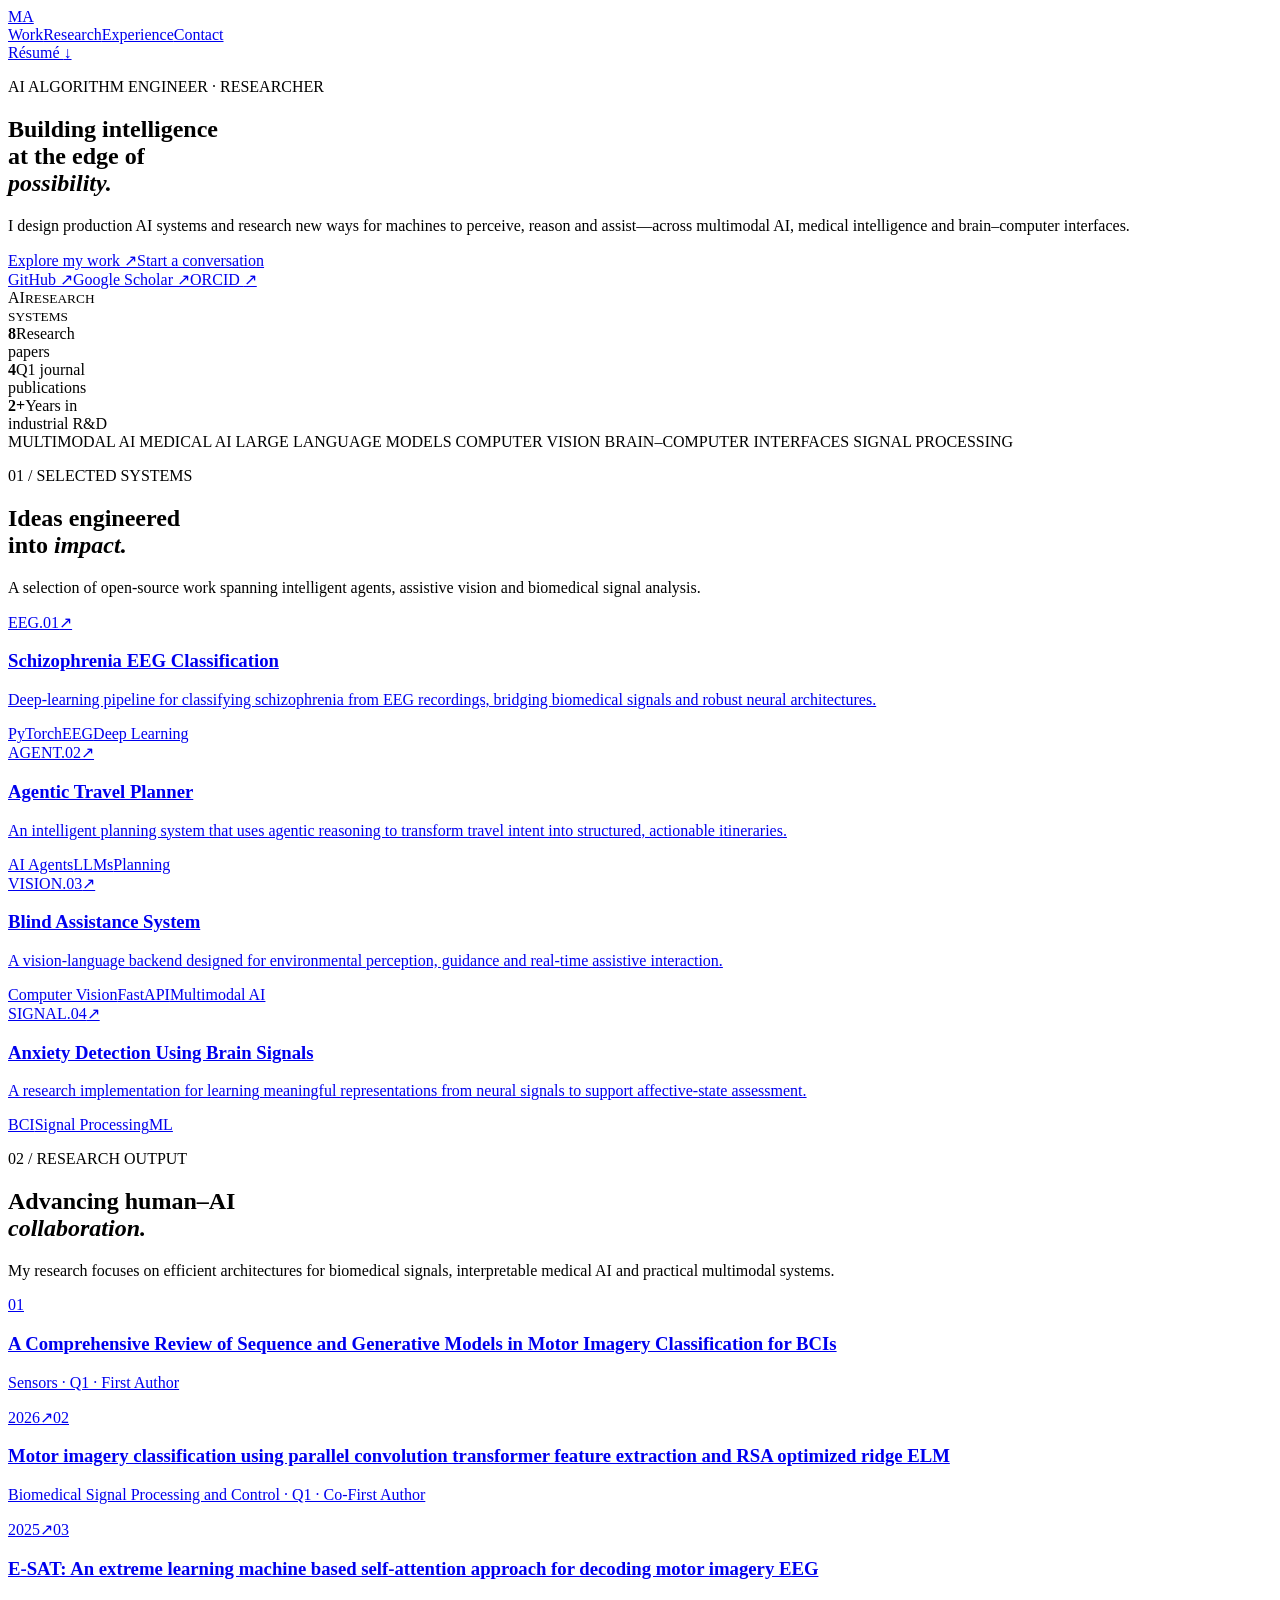
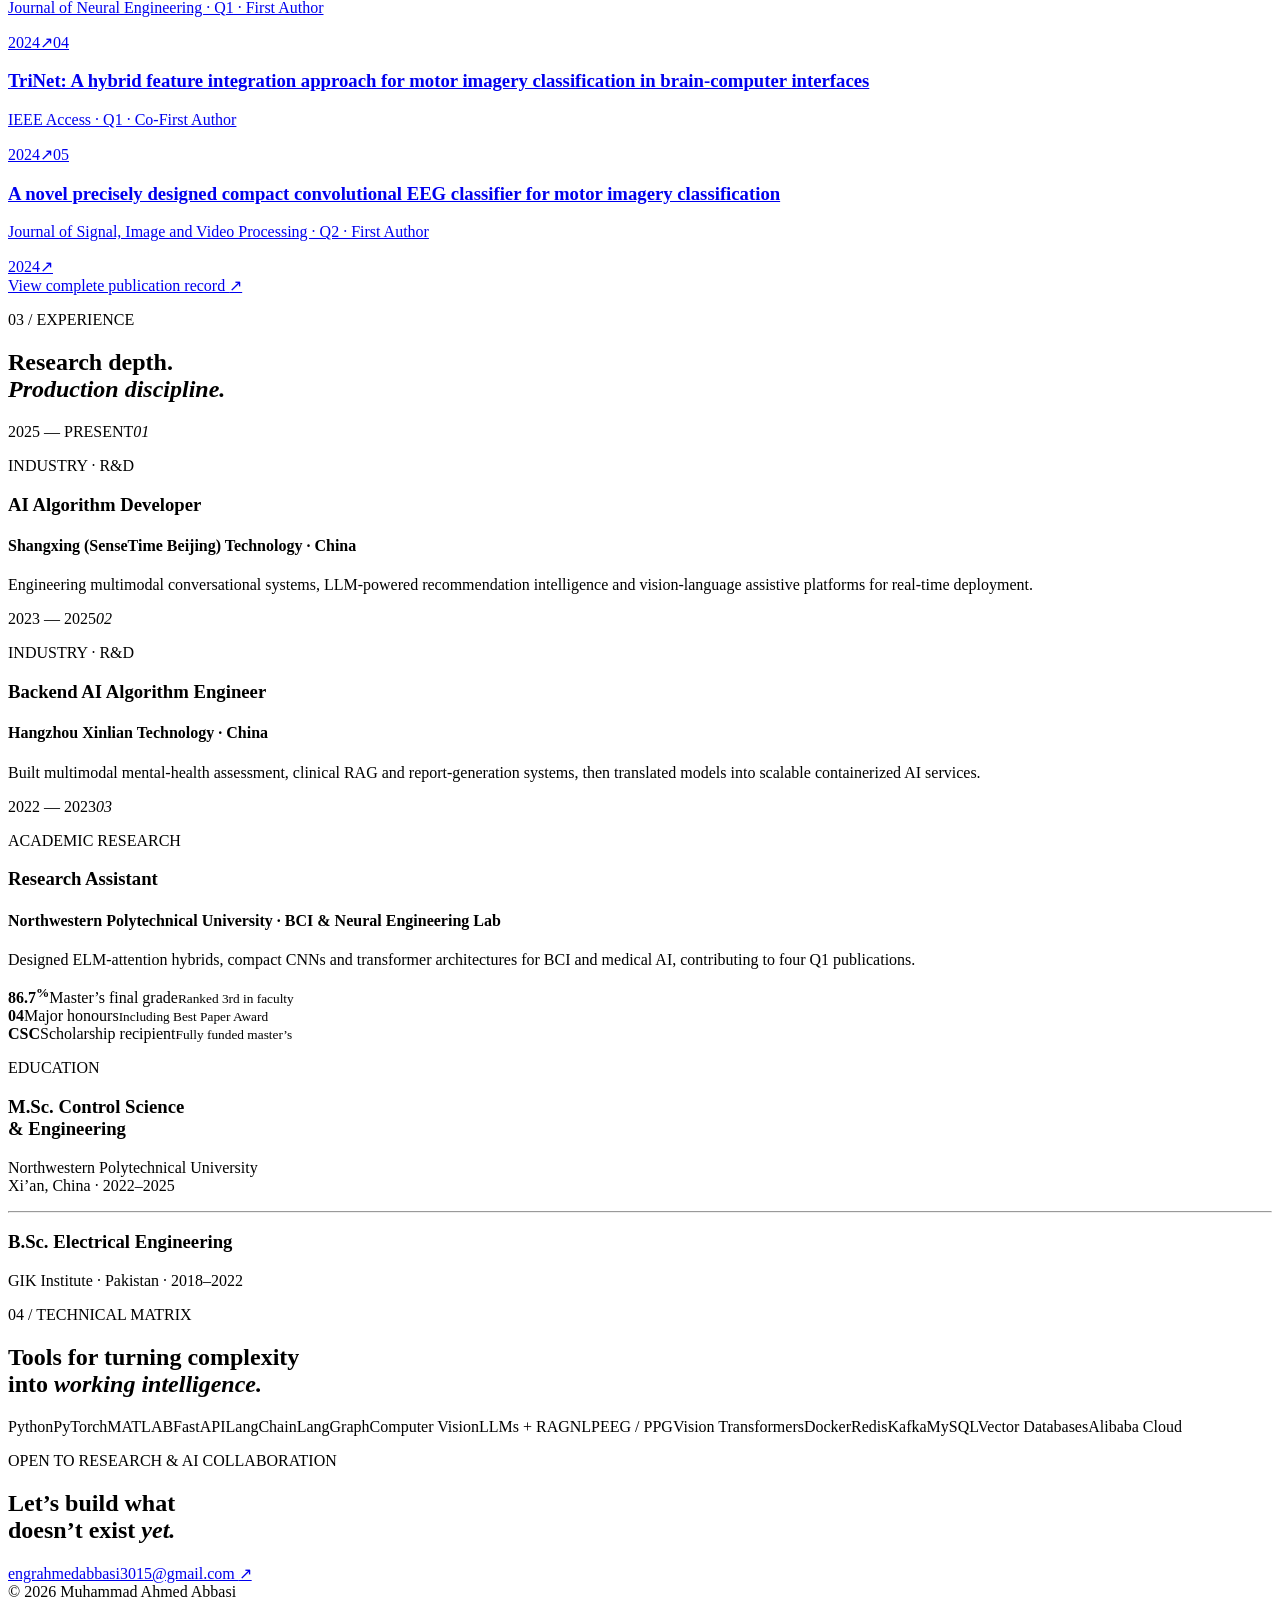
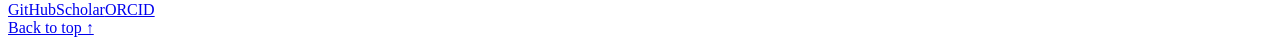
==== index.html @ 7faf04dd "Launch futuristic AI research portfolio" ====
<!doctype html><html lang="en"><head><meta charset="utf-8"><meta name="viewport" content="width=device-width,initial-scale=1"><title>Muhammad Ahmed Abbasi | AI Researcher & Algorithm Engineer</title><meta name="description" content="AI Algorithm Engineer and researcher working across multimodal AI, LLMs, medical intelligence, computer vision and brain-computer interfaces."><link rel="stylesheet" href="styles.css"></head><body><main><div class="ambient" aria-hidden="true"><span></span><span></span><span></span></div><nav class="nav shell" aria-label="Primary navigation"><a class="mark" href="#top" aria-label="Home"><span>MA</span><i></i></a><div class="navlinks"><a href="#work">Work</a><a href="#research">Research</a><a href="#experience">Experience</a><a href="#contact">Contact</a></div><a class="nav-cta" href="resume.html">Résumé <span>↓</span></a></nav><section class="hero shell" id="top"><div class="hero-copy"><p class="eyebrow"><span class="pulse"></span> AI ALGORITHM ENGINEER · RESEARCHER</p><h1>Building intelligence<br/>at the edge of<br/><em>possibility.</em></h1><p class="lead">I design production AI systems and research new ways for machines to perceive, reason and assist—across multimodal AI, medical intelligence and brain–computer interfaces.</p><div class="hero-actions"><a class="button primary" href="#work">Explore my work <span aria-hidden="true">↗</span></a><a class="button ghost" href="mailto:engrahmedabbasi3015@gmail.com">Start a conversation</a></div><div class="social-row"><a href="https://github.com/MuhammadAhmedAbbasi" target="_blank" rel="noreferrer">GitHub <span aria-hidden="true">↗</span></a><a href="https://scholar.google.com/citations?user=ZfTD7FAAAAAJ&amp;hl=en" target="_blank" rel="noreferrer">Google Scholar <span aria-hidden="true">↗</span></a><a href="https://orcid.org/0009-0001-1321-2868" target="_blank" rel="noreferrer">ORCID <span aria-hidden="true">↗</span></a></div></div><div class="neural-orbit" aria-label="Abstract neural network visualization"><div class="orbit o1"></div><div class="orbit o2"></div><div class="orbit o3"></div><div class="core"><span>AI</span><small>RESEARCH<br/>SYSTEMS</small></div><i class="node n1"></i><i class="node n2"></i><i class="node n3"></i><i class="node n4"></i><div class="metric m1"><b>8</b><span>Research<br/>papers</span></div><div class="metric m2"><b>4</b><span>Q1 journal<br/>publications</span></div><div class="metric m3"><b>2+</b><span>Years in<br/>industrial R&amp;D</span></div></div></section><section class="signal-strip" aria-label="Areas of expertise"><div class="ticker">MULTIMODAL AI <i></i> MEDICAL AI <i></i> LARGE LANGUAGE MODELS <i></i> COMPUTER VISION <i></i> BRAIN–COMPUTER INTERFACES <i></i> SIGNAL PROCESSING</div></section><section class="section shell" id="work"><div class="section-head"><div><p class="kicker">01 / SELECTED SYSTEMS</p><h2>Ideas engineered<br/>into <em>impact.</em></h2></div><p>A selection of open-source work spanning intelligent agents, assistive vision and biomedical signal analysis.</p></div><div class="project-grid"><a class="project-card" href="https://github.com/MuhammadAhmedAbbasi/Classification-Of-schizophrenia-EEG-dataset-Using-Deep-Learning" target="_blank" rel="noreferrer"><div class="card-top"><span>EEG.01</span><span aria-hidden="true">↗</span></div><div class="project-viz" aria-hidden="true"><i></i><i></i><i></i><i></i><span></span></div><h3>Schizophrenia EEG Classification</h3><p>Deep-learning pipeline for classifying schizophrenia from EEG recordings, bridging biomedical signals and robust neural architectures.</p><div class="tags"><span>PyTorch</span><span>EEG</span><span>Deep Learning</span></div></a><a class="project-card" href="https://github.com/MuhammadAhmedAbbasi/AgenticTravelPlanner" target="_blank" rel="noreferrer"><div class="card-top"><span>AGENT.02</span><span aria-hidden="true">↗</span></div><div class="project-viz" aria-hidden="true"><i></i><i></i><i></i><i></i><span></span></div><h3>Agentic Travel Planner</h3><p>An intelligent planning system that uses agentic reasoning to transform travel intent into structured, actionable itineraries.</p><div class="tags"><span>AI Agents</span><span>LLMs</span><span>Planning</span></div></a><a class="project-card" href="https://github.com/MuhammadAhmedAbbasi/Backend_Blind_Assistance" target="_blank" rel="noreferrer"><div class="card-top"><span>VISION.03</span><span aria-hidden="true">↗</span></div><div class="project-viz" aria-hidden="true"><i></i><i></i><i></i><i></i><span></span></div><h3>Blind Assistance System</h3><p>A vision-language backend designed for environmental perception, guidance and real-time assistive interaction.</p><div class="tags"><span>Computer Vision</span><span>FastAPI</span><span>Multimodal AI</span></div></a><a class="project-card" href="https://github.com/MuhammadAhmedAbbasi/Anxiety_Detection_Using_Brain_Signals" target="_blank" rel="noreferrer"><div class="card-top"><span>SIGNAL.04</span><span aria-hidden="true">↗</span></div><div class="project-viz" aria-hidden="true"><i></i><i></i><i></i><i></i><span></span></div><h3>Anxiety Detection Using Brain Signals</h3><p>A research implementation for learning meaningful representations from neural signals to support affective-state assessment.</p><div class="tags"><span>BCI</span><span>Signal Processing</span><span>ML</span></div></a></div></section><section class="section research-wrap" id="research"><div class="shell"><div class="section-head"><div><p class="kicker">02 / RESEARCH OUTPUT</p><h2>Advancing human–AI<br/><em>collaboration.</em></h2></div><p>My research focuses on efficient architectures for biomedical signals, interpretable medical AI and practical multimodal systems.</p></div><div class="publication-list"><a href="https://doi.org/10.3390/s26165097" target="_blank" rel="noreferrer" class="publication"><span class="pub-no">01</span><div><h3>A Comprehensive Review of Sequence and Generative Models in Motor Imagery Classification for BCIs</h3><p>Sensors · Q1 · First Author</p></div><time>2026</time><span aria-hidden="true">↗</span></a><a href="https://scholar.google.com/citations?user=ZfTD7FAAAAAJ&amp;hl=en" target="_blank" rel="noreferrer" class="publication"><span class="pub-no">02</span><div><h3>Motor imagery classification using parallel convolution transformer feature extraction and RSA optimized ridge ELM</h3><p>Biomedical Signal Processing and Control · Q1 · Co-First Author</p></div><time>2025</time><span aria-hidden="true">↗</span></a><a href="https://scholar.google.com/citations?user=ZfTD7FAAAAAJ&amp;hl=en" target="_blank" rel="noreferrer" class="publication"><span class="pub-no">03</span><div><h3>E-SAT: An extreme learning machine based self-attention approach for decoding motor imagery EEG</h3><p>Journal of Neural Engineering · Q1 · First Author</p></div><time>2024</time><span aria-hidden="true">↗</span></a><a href="https://scholar.google.com/citations?user=ZfTD7FAAAAAJ&amp;hl=en" target="_blank" rel="noreferrer" class="publication"><span class="pub-no">04</span><div><h3>TriNet: A hybrid feature integration approach for motor imagery classification in brain-computer interfaces</h3><p>IEEE Access · Q1 · Co-First Author</p></div><time>2024</time><span aria-hidden="true">↗</span></a><a href="https://scholar.google.com/citations?user=ZfTD7FAAAAAJ&amp;hl=en" target="_blank" rel="noreferrer" class="publication"><span class="pub-no">05</span><div><h3>A novel precisely designed compact convolutional EEG classifier for motor imagery classification</h3><p>Journal of Signal, Image and Video Processing · Q2 · First Author</p></div><time>2024</time><span aria-hidden="true">↗</span></a></div><a class="text-link" href="https://scholar.google.com/citations?user=ZfTD7FAAAAAJ&amp;hl=en" target="_blank" rel="noreferrer">View complete publication record <span aria-hidden="true">↗</span></a></div></section><section class="section shell" id="experience"><div class="section-head"><div><p class="kicker">03 / EXPERIENCE</p><h2>Research depth.<br/><em>Production discipline.</em></h2></div></div><div class="timeline"><article><div class="time-meta"><span>2025 — PRESENT</span><i>01</i></div><div><p class="role-type">INDUSTRY · R&amp;D</p><h3>AI Algorithm Developer</h3><h4>Shangxing (SenseTime Beijing) Technology · China</h4><p>Engineering multimodal conversational systems, LLM-powered recommendation intelligence and vision-language assistive platforms for real-time deployment.</p></div></article><article><div class="time-meta"><span>2023 — 2025</span><i>02</i></div><div><p class="role-type">INDUSTRY · R&amp;D</p><h3>Backend AI Algorithm Engineer</h3><h4>Hangzhou Xinlian Technology · China</h4><p>Built multimodal mental-health assessment, clinical RAG and report-generation systems, then translated models into scalable containerized AI services.</p></div></article><article><div class="time-meta"><span>2022 — 2023</span><i>03</i></div><div><p class="role-type">ACADEMIC RESEARCH</p><h3>Research Assistant</h3><h4>Northwestern Polytechnical University · BCI &amp; Neural Engineering Lab</h4><p>Designed ELM-attention hybrids, compact CNNs and transformer architectures for BCI and medical AI, contributing to four Q1 publications.</p></div></article></div></section><section class="section stats-section"><div class="shell stats-grid"><div class="stat"><strong>86.7<sup>%</sup></strong><span>Master’s final grade</span><small>Ranked 3rd in faculty</small></div><div class="stat"><strong>04</strong><span>Major honours</span><small>Including Best Paper Award</small></div><div class="stat"><strong>CSC</strong><span>Scholarship recipient</span><small>Fully funded master’s</small></div><div class="education"><p class="kicker">EDUCATION</p><h3>M.Sc. Control Science<br/>&amp; Engineering</h3><p>Northwestern Polytechnical University<br/>Xi’an, China · 2022–2025</p><hr/><h3>B.Sc. Electrical Engineering</h3><p>GIK Institute · Pakistan · 2018–2022</p></div></div></section><section class="section shell skills-section"><p class="kicker">04 / TECHNICAL MATRIX</p><h2>Tools for turning complexity<br/>into <em>working intelligence.</em></h2><div class="skill-cloud"><span class="featured">Python</span><span class="featured">PyTorch</span><span class="featured">MATLAB</span><span class="featured">FastAPI</span><span class="featured">LangChain</span><span class="featured">LangGraph</span><span class="">Computer Vision</span><span class="">LLMs + RAG</span><span class="">NLP</span><span class="">EEG / PPG</span><span class="">Vision Transformers</span><span class="">Docker</span><span class="">Redis</span><span class="">Kafka</span><span class="">MySQL</span><span class="">Vector Databases</span><span class="">Alibaba Cloud</span></div></section><footer id="contact"><div class="shell footer-inner"><p class="eyebrow"><span class="pulse"></span> OPEN TO RESEARCH &amp; AI COLLABORATION</p><h2>Let’s build what<br/>doesn’t exist <em>yet.</em></h2><a class="email" href="mailto:engrahmedabbasi3015@gmail.com">engrahmedabbasi3015@gmail.com <span aria-hidden="true">↗</span></a><div class="footer-bottom"><span>© 2026 Muhammad Ahmed Abbasi</span><div><a href="https://github.com/MuhammadAhmedAbbasi">GitHub</a><a href="https://scholar.google.com/citations?user=ZfTD7FAAAAAJ&amp;hl=en">Scholar</a><a href="https://orcid.org/0009-0001-1321-2868">ORCID</a></div><a href="#top">Back to top ↑</a></div></div></footer></main></body></html>
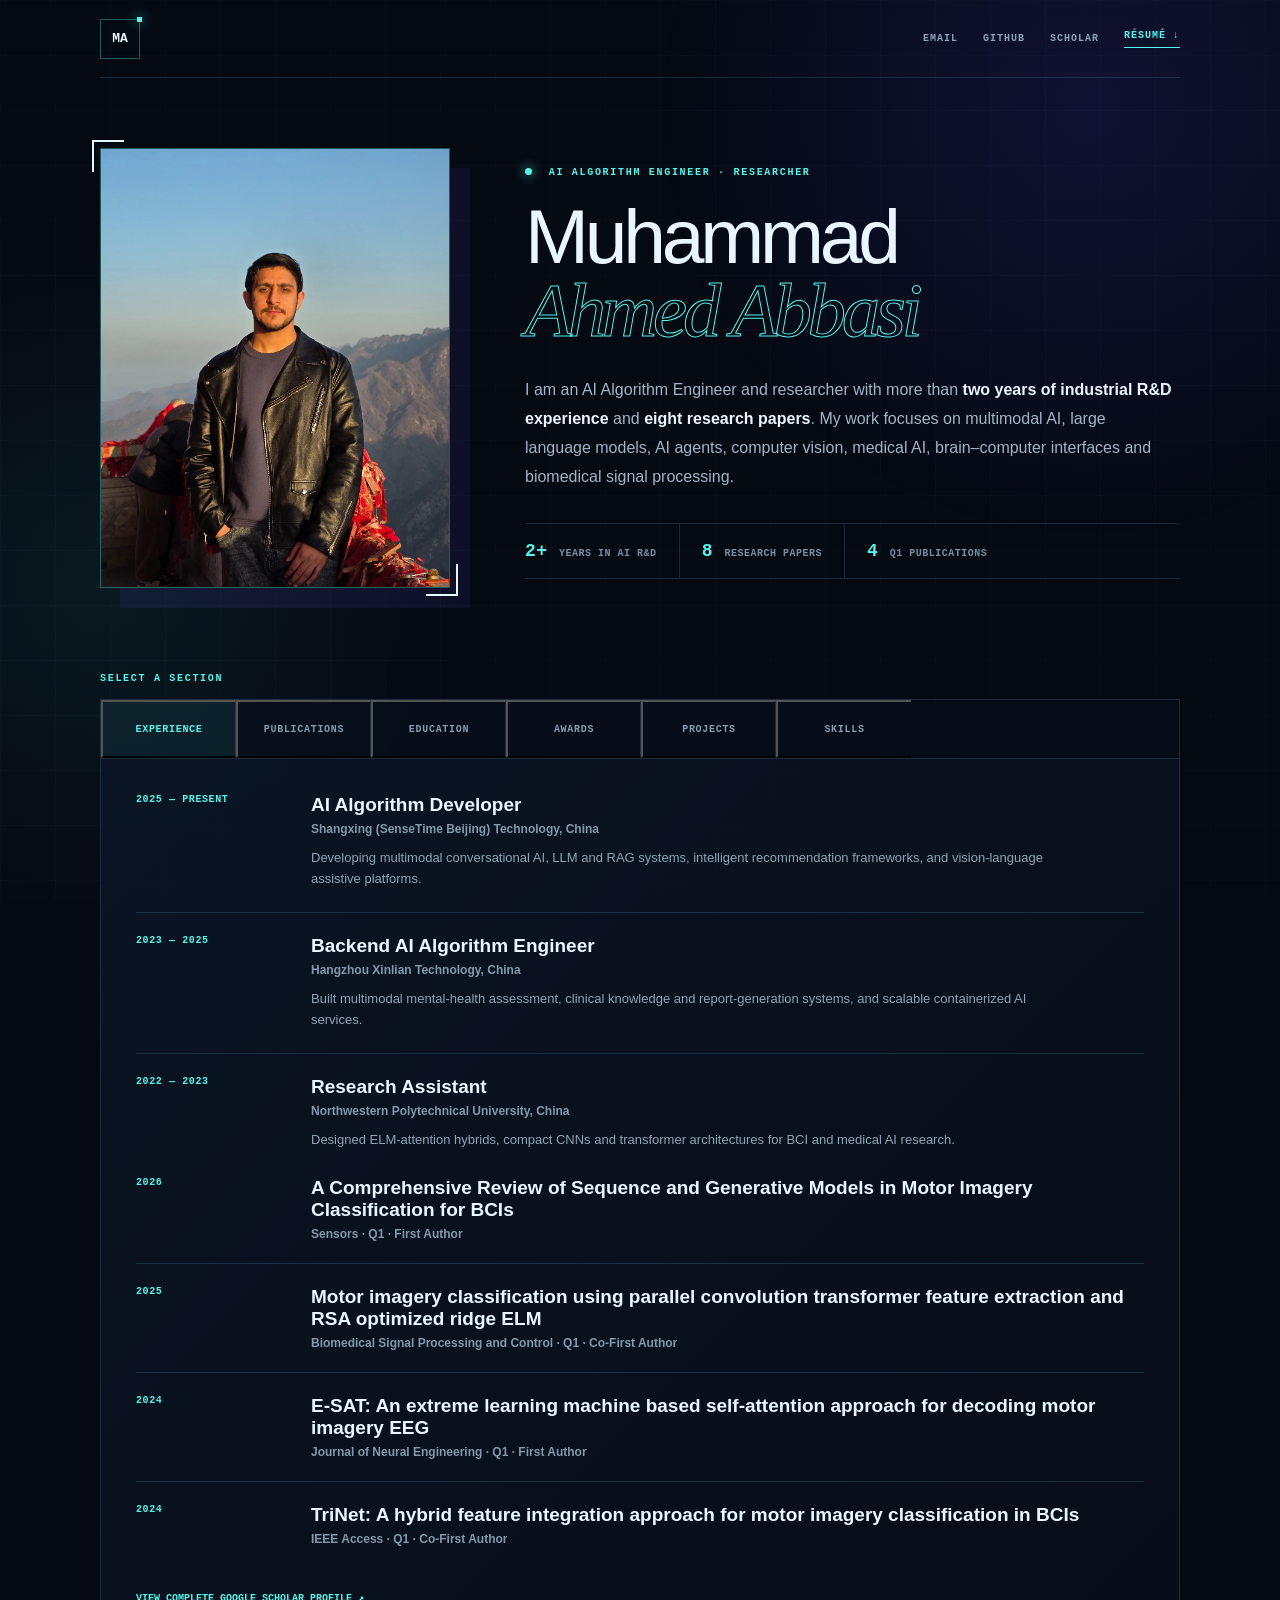
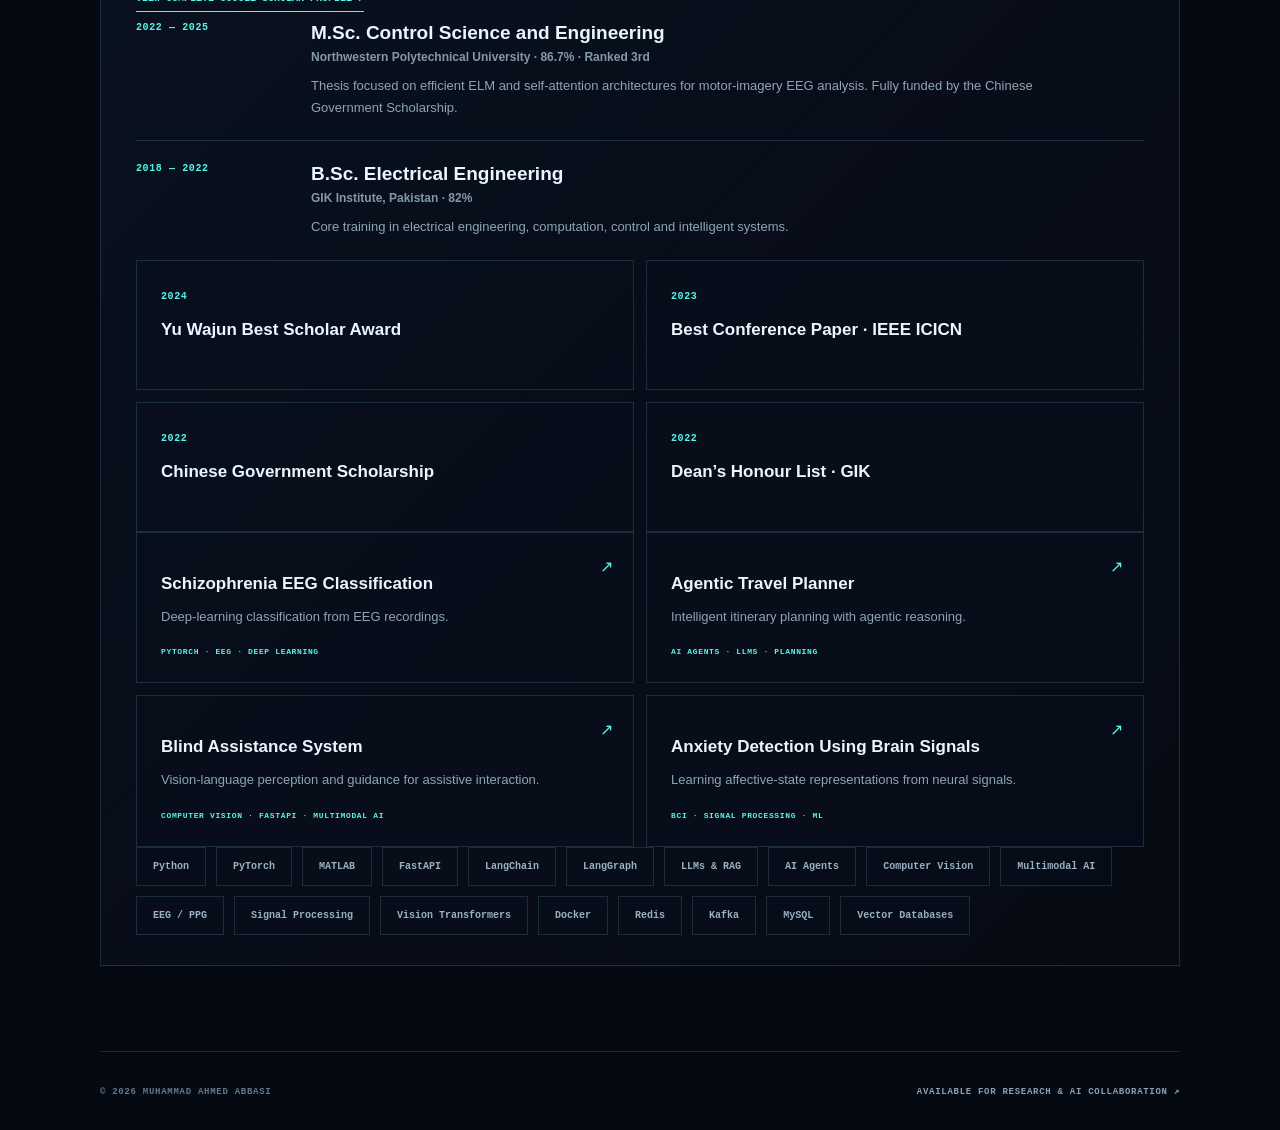
==== commit 4c1d6a55: "Simplify portfolio with portrait and selectable sections" ====
--- a/index.html
+++ b/index.html
@@ -1 +1,20 @@
-<!doctype html><html lang="en"><head><meta charset="utf-8"><meta name="viewport" content="width=device-width,initial-scale=1"><title>Muhammad Ahmed Abbasi | AI Researcher & Algorithm Engineer</title><meta name="description" content="AI Algorithm Engineer and researcher working across multimodal AI, LLMs, medical intelligence, computer vision and brain-computer interfaces."><link rel="stylesheet" href="styles.css"></head><body><main><div class="ambient" aria-hidden="true"><span></span><span></span><span></span></div><nav class="nav shell" aria-label="Primary navigation"><a class="mark" href="#top" aria-label="Home"><span>MA</span><i></i></a><div class="navlinks"><a href="#work">Work</a><a href="#research">Research</a><a href="#experience">Experience</a><a href="#contact">Contact</a></div><a class="nav-cta" href="resume.html">Résumé <span>↓</span></a></nav><section class="hero shell" id="top"><div class="hero-copy"><p class="eyebrow"><span class="pulse"></span> AI ALGORITHM ENGINEER · RESEARCHER</p><h1>Building intelligence<br/>at the edge of<br/><em>possibility.</em></h1><p class="lead">I design production AI systems and research new ways for machines to perceive, reason and assist—across multimodal AI, medical intelligence and brain–computer interfaces.</p><div class="hero-actions"><a class="button primary" href="#work">Explore my work <span aria-hidden="true">↗</span></a><a class="button ghost" href="mailto:engrahmedabbasi3015@gmail.com">Start a conversation</a></div><div class="social-row"><a href="https://github.com/MuhammadAhmedAbbasi" target="_blank" rel="noreferrer">GitHub <span aria-hidden="true">↗</span></a><a href="https://scholar.google.com/citations?user=ZfTD7FAAAAAJ&amp;hl=en" target="_blank" rel="noreferrer">Google Scholar <span aria-hidden="true">↗</span></a><a href="https://orcid.org/0009-0001-1321-2868" target="_blank" rel="noreferrer">ORCID <span aria-hidden="true">↗</span></a></div></div><div class="neural-orbit" aria-label="Abstract neural network visualization"><div class="orbit o1"></div><div class="orbit o2"></div><div class="orbit o3"></div><div class="core"><span>AI</span><small>RESEARCH<br/>SYSTEMS</small></div><i class="node n1"></i><i class="node n2"></i><i class="node n3"></i><i class="node n4"></i><div class="metric m1"><b>8</b><span>Research<br/>papers</span></div><div class="metric m2"><b>4</b><span>Q1 journal<br/>publications</span></div><div class="metric m3"><b>2+</b><span>Years in<br/>industrial R&amp;D</span></div></div></section><section class="signal-strip" aria-label="Areas of expertise"><div class="ticker">MULTIMODAL AI <i></i> MEDICAL AI <i></i> LARGE LANGUAGE MODELS <i></i> COMPUTER VISION <i></i> BRAIN–COMPUTER INTERFACES <i></i> SIGNAL PROCESSING</div></section><section class="section shell" id="work"><div class="section-head"><div><p class="kicker">01 / SELECTED SYSTEMS</p><h2>Ideas engineered<br/>into <em>impact.</em></h2></div><p>A selection of open-source work spanning intelligent agents, assistive vision and biomedical signal analysis.</p></div><div class="project-grid"><a class="project-card" href="https://github.com/MuhammadAhmedAbbasi/Classification-Of-schizophrenia-EEG-dataset-Using-Deep-Learning" target="_blank" rel="noreferrer"><div class="card-top"><span>EEG.01</span><span aria-hidden="true">↗</span></div><div class="project-viz" aria-hidden="true"><i></i><i></i><i></i><i></i><span></span></div><h3>Schizophrenia EEG Classification</h3><p>Deep-learning pipeline for classifying schizophrenia from EEG recordings, bridging biomedical signals and robust neural architectures.</p><div class="tags"><span>PyTorch</span><span>EEG</span><span>Deep Learning</span></div></a><a class="project-card" href="https://github.com/MuhammadAhmedAbbasi/AgenticTravelPlanner" target="_blank" rel="noreferrer"><div class="card-top"><span>AGENT.02</span><span aria-hidden="true">↗</span></div><div class="project-viz" aria-hidden="true"><i></i><i></i><i></i><i></i><span></span></div><h3>Agentic Travel Planner</h3><p>An intelligent planning system that uses agentic reasoning to transform travel intent into structured, actionable itineraries.</p><div class="tags"><span>AI Agents</span><span>LLMs</span><span>Planning</span></div></a><a class="project-card" href="https://github.com/MuhammadAhmedAbbasi/Backend_Blind_Assistance" target="_blank" rel="noreferrer"><div class="card-top"><span>VISION.03</span><span aria-hidden="true">↗</span></div><div class="project-viz" aria-hidden="true"><i></i><i></i><i></i><i></i><span></span></div><h3>Blind Assistance System</h3><p>A vision-language backend designed for environmental perception, guidance and real-time assistive interaction.</p><div class="tags"><span>Computer Vision</span><span>FastAPI</span><span>Multimodal AI</span></div></a><a class="project-card" href="https://github.com/MuhammadAhmedAbbasi/Anxiety_Detection_Using_Brain_Signals" target="_blank" rel="noreferrer"><div class="card-top"><span>SIGNAL.04</span><span aria-hidden="true">↗</span></div><div class="project-viz" aria-hidden="true"><i></i><i></i><i></i><i></i><span></span></div><h3>Anxiety Detection Using Brain Signals</h3><p>A research implementation for learning meaningful representations from neural signals to support affective-state assessment.</p><div class="tags"><span>BCI</span><span>Signal Processing</span><span>ML</span></div></a></div></section><section class="section research-wrap" id="research"><div class="shell"><div class="section-head"><div><p class="kicker">02 / RESEARCH OUTPUT</p><h2>Advancing human–AI<br/><em>collaboration.</em></h2></div><p>My research focuses on efficient architectures for biomedical signals, interpretable medical AI and practical multimodal systems.</p></div><div class="publication-list"><a href="https://doi.org/10.3390/s26165097" target="_blank" rel="noreferrer" class="publication"><span class="pub-no">01</span><div><h3>A Comprehensive Review of Sequence and Generative Models in Motor Imagery Classification for BCIs</h3><p>Sensors · Q1 · First Author</p></div><time>2026</time><span aria-hidden="true">↗</span></a><a href="https://scholar.google.com/citations?user=ZfTD7FAAAAAJ&amp;hl=en" target="_blank" rel="noreferrer" class="publication"><span class="pub-no">02</span><div><h3>Motor imagery classification using parallel convolution transformer feature extraction and RSA optimized ridge ELM</h3><p>Biomedical Signal Processing and Control · Q1 · Co-First Author</p></div><time>2025</time><span aria-hidden="true">↗</span></a><a href="https://scholar.google.com/citations?user=ZfTD7FAAAAAJ&amp;hl=en" target="_blank" rel="noreferrer" class="publication"><span class="pub-no">03</span><div><h3>E-SAT: An extreme learning machine based self-attention approach for decoding motor imagery EEG</h3><p>Journal of Neural Engineering · Q1 · First Author</p></div><time>2024</time><span aria-hidden="true">↗</span></a><a href="https://scholar.google.com/citations?user=ZfTD7FAAAAAJ&amp;hl=en" target="_blank" rel="noreferrer" class="publication"><span class="pub-no">04</span><div><h3>TriNet: A hybrid feature integration approach for motor imagery classification in brain-computer interfaces</h3><p>IEEE Access · Q1 · Co-First Author</p></div><time>2024</time><span aria-hidden="true">↗</span></a><a href="https://scholar.google.com/citations?user=ZfTD7FAAAAAJ&amp;hl=en" target="_blank" rel="noreferrer" class="publication"><span class="pub-no">05</span><div><h3>A novel precisely designed compact convolutional EEG classifier for motor imagery classification</h3><p>Journal of Signal, Image and Video Processing · Q2 · First Author</p></div><time>2024</time><span aria-hidden="true">↗</span></a></div><a class="text-link" href="https://scholar.google.com/citations?user=ZfTD7FAAAAAJ&amp;hl=en" target="_blank" rel="noreferrer">View complete publication record <span aria-hidden="true">↗</span></a></div></section><section class="section shell" id="experience"><div class="section-head"><div><p class="kicker">03 / EXPERIENCE</p><h2>Research depth.<br/><em>Production discipline.</em></h2></div></div><div class="timeline"><article><div class="time-meta"><span>2025 — PRESENT</span><i>01</i></div><div><p class="role-type">INDUSTRY · R&amp;D</p><h3>AI Algorithm Developer</h3><h4>Shangxing (SenseTime Beijing) Technology · China</h4><p>Engineering multimodal conversational systems, LLM-powered recommendation intelligence and vision-language assistive platforms for real-time deployment.</p></div></article><article><div class="time-meta"><span>2023 — 2025</span><i>02</i></div><div><p class="role-type">INDUSTRY · R&amp;D</p><h3>Backend AI Algorithm Engineer</h3><h4>Hangzhou Xinlian Technology · China</h4><p>Built multimodal mental-health assessment, clinical RAG and report-generation systems, then translated models into scalable containerized AI services.</p></div></article><article><div class="time-meta"><span>2022 — 2023</span><i>03</i></div><div><p class="role-type">ACADEMIC RESEARCH</p><h3>Research Assistant</h3><h4>Northwestern Polytechnical University · BCI &amp; Neural Engineering Lab</h4><p>Designed ELM-attention hybrids, compact CNNs and transformer architectures for BCI and medical AI, contributing to four Q1 publications.</p></div></article></div></section><section class="section stats-section"><div class="shell stats-grid"><div class="stat"><strong>86.7<sup>%</sup></strong><span>Master’s final grade</span><small>Ranked 3rd in faculty</small></div><div class="stat"><strong>04</strong><span>Major honours</span><small>Including Best Paper Award</small></div><div class="stat"><strong>CSC</strong><span>Scholarship recipient</span><small>Fully funded master’s</small></div><div class="education"><p class="kicker">EDUCATION</p><h3>M.Sc. Control Science<br/>&amp; Engineering</h3><p>Northwestern Polytechnical University<br/>Xi’an, China · 2022–2025</p><hr/><h3>B.Sc. Electrical Engineering</h3><p>GIK Institute · Pakistan · 2018–2022</p></div></div></section><section class="section shell skills-section"><p class="kicker">04 / TECHNICAL MATRIX</p><h2>Tools for turning complexity<br/>into <em>working intelligence.</em></h2><div class="skill-cloud"><span class="featured">Python</span><span class="featured">PyTorch</span><span class="featured">MATLAB</span><span class="featured">FastAPI</span><span class="featured">LangChain</span><span class="featured">LangGraph</span><span class="">Computer Vision</span><span class="">LLMs + RAG</span><span class="">NLP</span><span class="">EEG / PPG</span><span class="">Vision Transformers</span><span class="">Docker</span><span class="">Redis</span><span class="">Kafka</span><span class="">MySQL</span><span class="">Vector Databases</span><span class="">Alibaba Cloud</span></div></section><footer id="contact"><div class="shell footer-inner"><p class="eyebrow"><span class="pulse"></span> OPEN TO RESEARCH &amp; AI COLLABORATION</p><h2>Let’s build what<br/>doesn’t exist <em>yet.</em></h2><a class="email" href="mailto:engrahmedabbasi3015@gmail.com">engrahmedabbasi3015@gmail.com <span aria-hidden="true">↗</span></a><div class="footer-bottom"><span>© 2026 Muhammad Ahmed Abbasi</span><div><a href="https://github.com/MuhammadAhmedAbbasi">GitHub</a><a href="https://scholar.google.com/citations?user=ZfTD7FAAAAAJ&amp;hl=en">Scholar</a><a href="https://orcid.org/0009-0001-1321-2868">ORCID</a></div><a href="#top">Back to top ↑</a></div></div></footer></main></body></html>+<!doctype html><html lang="en"><head><meta charset="utf-8"><meta name="viewport" content="width=device-width,initial-scale=1"><title>Muhammad Ahmed Abbasi | AI Researcher & Algorithm Engineer</title><meta name="description" content="AI Algorithm Engineer and researcher working across multimodal AI, LLMs, medical intelligence, computer vision and brain-computer interfaces."><link rel="stylesheet" href="styles.css"></head><body><main>
+<div class="ambient" aria-hidden="true"></div>
+<header class="topbar shell"><a class="monogram" href="#" aria-label="Home">MA<span></span></a><div class="links"><a href="mailto:engrahmedabbasi3015@gmail.com">Email</a><a href="https://github.com/MuhammadAhmedAbbasi" target="_blank">GitHub</a><a href="https://scholar.google.com/citations?user=ZfTD7FAAAAAJ&hl=en" target="_blank">Scholar</a><a class="resume" href="resume.html">Résumé ↓</a></div></header>
+<section class="profile shell"><div class="portrait-wrap"><div class="portrait-frame"><img src="ahmed-profile.jpg" alt="Muhammad Ahmed Abbasi in front of a mountain landscape"></div><span class="corner c1"></span><span class="corner c2"></span></div><div class="intro"><p class="status"><i></i> AI ALGORITHM ENGINEER · RESEARCHER</p><h1>Muhammad<br><em>Ahmed Abbasi</em></h1><p class="bio">I am an AI Algorithm Engineer and researcher with more than <strong>two years of industrial R&amp;D experience</strong> and <strong>eight research papers</strong>. My work focuses on multimodal AI, large language models, AI agents, computer vision, medical AI, brain–computer interfaces and biomedical signal processing.</p><div class="quick-stats"><span><b>2+</b> years in AI R&amp;D</span><span><b>8</b> research papers</span><span><b>4</b> Q1 publications</span></div></div></section>
+<section class="explore shell"><p class="section-label">SELECT A SECTION</p><div class="profile-tabs"><div class="tab-list" role="tablist"><button class="tab-button active" data-tab="experience">Experience</button><button class="tab-button" data-tab="publications">Publications</button><button class="tab-button" data-tab="education">Education</button><button class="tab-button" data-tab="awards">Awards</button><button class="tab-button" data-tab="projects">Projects</button><button class="tab-button" data-tab="skills">Skills</button></div><div class="tab-panel">
+<div class="tab-content active" id="experience"><div class="detail-list">
+<article><time>2025 — PRESENT</time><div><h3>AI Algorithm Developer</h3><h4>Shangxing (SenseTime Beijing) Technology, China</h4><p>Developing multimodal conversational AI, LLM and RAG systems, intelligent recommendation frameworks, and vision-language assistive platforms.</p></div></article>
+<article><time>2023 — 2025</time><div><h3>Backend AI Algorithm Engineer</h3><h4>Hangzhou Xinlian Technology, China</h4><p>Built multimodal mental-health assessment, clinical knowledge and report-generation systems, and scalable containerized AI services.</p></div></article>
+<article><time>2022 — 2023</time><div><h3>Research Assistant</h3><h4>Northwestern Polytechnical University, China</h4><p>Designed ELM-attention hybrids, compact CNNs and transformer architectures for BCI and medical AI research.</p></div></article></div></div>
+<div class="tab-content" id="publications"><div class="detail-list">
+<article><time>2026</time><div><h3>A Comprehensive Review of Sequence and Generative Models in Motor Imagery Classification for BCIs</h3><h4>Sensors · Q1 · First Author</h4></div></article>
+<article><time>2025</time><div><h3>Motor imagery classification using parallel convolution transformer feature extraction and RSA optimized ridge ELM</h3><h4>Biomedical Signal Processing and Control · Q1 · Co-First Author</h4></div></article>
+<article><time>2024</time><div><h3>E-SAT: An extreme learning machine based self-attention approach for decoding motor imagery EEG</h3><h4>Journal of Neural Engineering · Q1 · First Author</h4></div></article>
+<article><time>2024</time><div><h3>TriNet: A hybrid feature integration approach for motor imagery classification in BCIs</h3><h4>IEEE Access · Q1 · Co-First Author</h4></div></article></div><a class="more-link" href="https://scholar.google.com/citations?user=ZfTD7FAAAAAJ&hl=en" target="_blank">View complete Google Scholar profile ↗</a></div>
+<div class="tab-content" id="education"><div class="detail-list"><article><time>2022 — 2025</time><div><h3>M.Sc. Control Science and Engineering</h3><h4>Northwestern Polytechnical University · 86.7% · Ranked 3rd</h4><p>Thesis focused on efficient ELM and self-attention architectures for motor-imagery EEG analysis. Fully funded by the Chinese Government Scholarship.</p></div></article><article><time>2018 — 2022</time><div><h3>B.Sc. Electrical Engineering</h3><h4>GIK Institute, Pakistan · 82%</h4><p>Core training in electrical engineering, computation, control and intelligent systems.</p></div></article></div></div>
+<div class="tab-content" id="awards"><div class="award-grid"><article><time>2024</time><h3>Yu Wajun Best Scholar Award</h3></article><article><time>2023</time><h3>Best Conference Paper · IEEE ICICN</h3></article><article><time>2022</time><h3>Chinese Government Scholarship</h3></article><article><time>2022</time><h3>Dean’s Honour List · GIK</h3></article></div></div>
+<div class="tab-content" id="projects"><div class="project-grid"><a href="https://github.com/MuhammadAhmedAbbasi/Classification-Of-schizophrenia-EEG-dataset-Using-Deep-Learning" target="_blank"><span>↗</span><h3>Schizophrenia EEG Classification</h3><p>Deep-learning classification from EEG recordings.</p><small>PYTORCH · EEG · DEEP LEARNING</small></a><a href="https://github.com/MuhammadAhmedAbbasi/AgenticTravelPlanner" target="_blank"><span>↗</span><h3>Agentic Travel Planner</h3><p>Intelligent itinerary planning with agentic reasoning.</p><small>AI AGENTS · LLMS · PLANNING</small></a><a href="https://github.com/MuhammadAhmedAbbasi/Backend_Blind_Assistance" target="_blank"><span>↗</span><h3>Blind Assistance System</h3><p>Vision-language perception and guidance for assistive interaction.</p><small>COMPUTER VISION · FASTAPI · MULTIMODAL AI</small></a><a href="https://github.com/MuhammadAhmedAbbasi/Anxiety_Detection_Using_Brain_Signals" target="_blank"><span>↗</span><h3>Anxiety Detection Using Brain Signals</h3><p>Learning affective-state representations from neural signals.</p><small>BCI · SIGNAL PROCESSING · ML</small></a></div></div>
+<div class="tab-content" id="skills"><div class="skill-grid"><span>Python</span><span>PyTorch</span><span>MATLAB</span><span>FastAPI</span><span>LangChain</span><span>LangGraph</span><span>LLMs & RAG</span><span>AI Agents</span><span>Computer Vision</span><span>Multimodal AI</span><span>EEG / PPG</span><span>Signal Processing</span><span>Vision Transformers</span><span>Docker</span><span>Redis</span><span>Kafka</span><span>MySQL</span><span>Vector Databases</span></div></div>
+</div></div></section><footer class="shell"><span>© 2026 Muhammad Ahmed Abbasi</span><a href="mailto:engrahmedabbasi3015@gmail.com">Available for research &amp; AI collaboration ↗</a></footer></main>
+<script>document.querySelectorAll('.tab-button').forEach(function(btn){btn.addEventListener('click',function(){document.querySelectorAll('.tab-button,.tab-content').forEach(function(el){el.classList.remove('active')});btn.classList.add('active');document.getElementById(btn.dataset.tab).classList.add('active');document.querySelector('.tab-panel').scrollIntoView({behavior:'smooth',block:'nearest'})})})</script></body></html>
--- a/styles.css
+++ b/styles.css
@@ -0,0 +1,11 @@
+:root{--ink:#eaf6ff;--muted:#8da2b5;--cyan:#55f6e9;--violet:#8c7bff;--navy:#050912;--panel:#0a1220;--line:rgba(123,205,255,.16)}
+*{box-sizing:border-box}html{scroll-behavior:smooth}body{margin:0;background:var(--navy);color:var(--ink);font-family:Arial,Helvetica,sans-serif}a{color:inherit;text-decoration:none}.shell{width:min(1080px,calc(100% - 40px));margin:auto}.ambient{position:fixed;inset:0;z-index:-1;background:radial-gradient(circle at 85% 12%,rgba(89,73,240,.15),transparent 32%),radial-gradient(circle at 8% 65%,rgba(85,246,233,.07),transparent 28%),linear-gradient(rgba(100,180,255,.022) 1px,transparent 1px),linear-gradient(90deg,rgba(100,180,255,.022) 1px,transparent 1px);background-size:auto,auto,55px 55px,55px 55px}
+.topbar{height:78px;display:flex;align-items:center;justify-content:space-between;border-bottom:1px solid var(--line)}.monogram{width:40px;height:40px;display:grid;place-items:center;border:1px solid rgba(85,246,233,.35);font:800 13px monospace;position:relative}.monogram span{position:absolute;width:5px;height:5px;background:var(--cyan);right:-3px;top:-3px;box-shadow:0 0 13px var(--cyan)}.links{display:flex;gap:25px;align-items:center;font:700 10px monospace;letter-spacing:.1em;text-transform:uppercase;color:#8da2b5}.links a:hover{color:var(--cyan)}.links .resume{color:var(--cyan);border-bottom:1px solid var(--cyan);padding-bottom:6px}
+.profile{display:grid;grid-template-columns:350px 1fr;gap:75px;align-items:center;padding:70px 0 75px}.portrait-wrap{position:relative}.portrait-frame{height:440px;overflow:hidden;border:1px solid rgba(85,246,233,.35);box-shadow:20px 20px 0 rgba(83,72,190,.13)}.portrait-frame img{width:100%;height:100%;object-fit:cover;object-position:center 42%;filter:saturate(.88) contrast(1.03)}.corner{position:absolute;width:32px;height:32px;border-color:var(--cyan)}.c1{top:-8px;left:-8px;border-top:2px solid;border-left:2px solid}.c2{right:-8px;bottom:-8px;border-right:2px solid;border-bottom:2px solid}.status,.section-label{font:700 10px monospace;letter-spacing:.17em;color:var(--cyan);text-transform:uppercase}.status i{display:inline-block;width:7px;height:7px;background:var(--cyan);border-radius:50%;margin-right:9px;box-shadow:0 0 12px var(--cyan)}h1{font-size:clamp(52px,6vw,78px);letter-spacing:-.055em;line-height:.96;margin:22px 0 28px;font-weight:500}h1 em{font-family:Georgia,serif;color:transparent;-webkit-text-stroke:1px var(--cyan);font-weight:400}.bio{max-width:650px;color:#a2b5c5;font-size:16px;line-height:1.8}.bio strong{color:var(--ink)}.quick-stats{display:flex;gap:0;margin-top:32px;border-top:1px solid var(--line);border-bottom:1px solid var(--line)}.quick-stats span{padding:17px 22px 17px 0;margin-right:22px;border-right:1px solid var(--line);font:600 10px monospace;color:#788fa2;text-transform:uppercase;letter-spacing:.05em}.quick-stats span:last-child{border:0}.quick-stats b{color:var(--cyan);font-size:18px;margin-right:5px}
+.explore{padding-bottom:85px}.section-label{margin-bottom:15px}.profile-tabs{gap:0!important}.tab-list{width:100%!important;height:auto!important;justify-content:flex-start!important;gap:0!important;border:1px solid var(--line);background:rgba(8,16,29,.7)!important;padding:0!important;border-radius:0!important;overflow-x:auto}.tab-list button{flex:1!important;min-width:135px;height:58px!important;border-radius:0!important;border-right:1px solid var(--line)!important;color:#879caf!important;background:transparent!important;font:700 10px monospace!important;letter-spacing:.07em;text-transform:uppercase}.tab-list button:last-child{border-right:0!important}.tab-list button.active{color:var(--cyan)!important;background:rgba(85,246,233,.07)!important}.tab-list button.active:after{background:var(--cyan)!important;bottom:0!important}.tab-panel{min-height:360px;border:1px solid var(--line);border-top:0;background:linear-gradient(135deg,rgba(12,22,38,.86),rgba(6,11,20,.76));padding:30px 35px}
+.detail-list article{display:grid;grid-template-columns:145px 1fr;gap:30px;padding:22px 0;border-bottom:1px solid var(--line)}.detail-list article:first-child{padding-top:5px}.detail-list article:last-child{border-bottom:0}.detail-list time,.award-grid time{font:700 10px monospace;color:var(--cyan);letter-spacing:.06em}.detail-list h3{margin:0 0 6px;font-size:19px}.detail-list h4{margin:0;color:#8399ab;font-size:12px;font-weight:600}.detail-list p{color:#8fa4b5;font-size:13px;line-height:1.65;margin:11px 0 0;max-width:750px}.more-link{display:inline-block;margin:24px 0 5px;color:var(--cyan);font:700 10px monospace;text-transform:uppercase;border-bottom:1px solid var(--cyan);padding-bottom:7px}.award-grid,.project-grid{display:grid;grid-template-columns:1fr 1fr;gap:12px}.award-grid article,.project-grid a{border:1px solid var(--line);padding:24px;background:rgba(8,16,29,.55);min-height:130px}.award-grid h3,.project-grid h3{margin:17px 0 0;font-size:17px}.project-grid a{position:relative;transition:.2s}.project-grid a:hover{border-color:rgba(85,246,233,.5);transform:translateY(-2px)}.project-grid>a>span{position:absolute;right:20px;color:var(--cyan)}.project-grid p{color:#8ea4b5;font-size:13px;line-height:1.6}.project-grid small{font:700 8px monospace;color:var(--cyan);text-transform:uppercase;letter-spacing:.08em}.skill-grid{display:flex;flex-wrap:wrap;gap:10px}.skill-grid span{padding:13px 16px;border:1px solid var(--line);font:700 10px monospace;color:#9bb0c0;background:rgba(8,16,29,.55)}
+footer{min-height:80px;border-top:1px solid var(--line);display:flex;justify-content:space-between;align-items:center;color:#61798c;font:700 9px monospace;text-transform:uppercase;letter-spacing:.08em}footer a{color:#8ba1b3}footer a:hover{color:var(--cyan)}
+@media(max-width:800px){.profile{grid-template-columns:280px 1fr;gap:40px}.portrait-frame{height:370px}.quick-stats{flex-wrap:wrap}.quick-stats span{padding-block:12px}h1{font-size:50px}}
+@media(max-width:650px){.shell{width:min(100% - 28px,1080px)}.links a:not(.resume){display:none}.profile{grid-template-columns:1fr;padding:38px 0 50px;gap:35px}.portrait-frame{height:430px}.intro{text-align:left}h1{font-size:48px}.quick-stats span{width:50%;margin:0;border-bottom:1px solid var(--line);padding:14px 10px 14px 0}.tab-list{justify-content:flex-start!important}.tab-list button{min-width:120px}.tab-panel{padding:23px 20px;min-height:420px}.detail-list article{grid-template-columns:1fr;gap:9px}.award-grid,.project-grid{grid-template-columns:1fr}footer{flex-direction:column;justify-content:center;gap:10px;text-align:center;padding:25px 0}}
+@media(prefers-reduced-motion:reduce){*{scroll-behavior:auto!important;transition:none!important}}
+\n.tab-content{display:none}.tab-content.active{display:block}
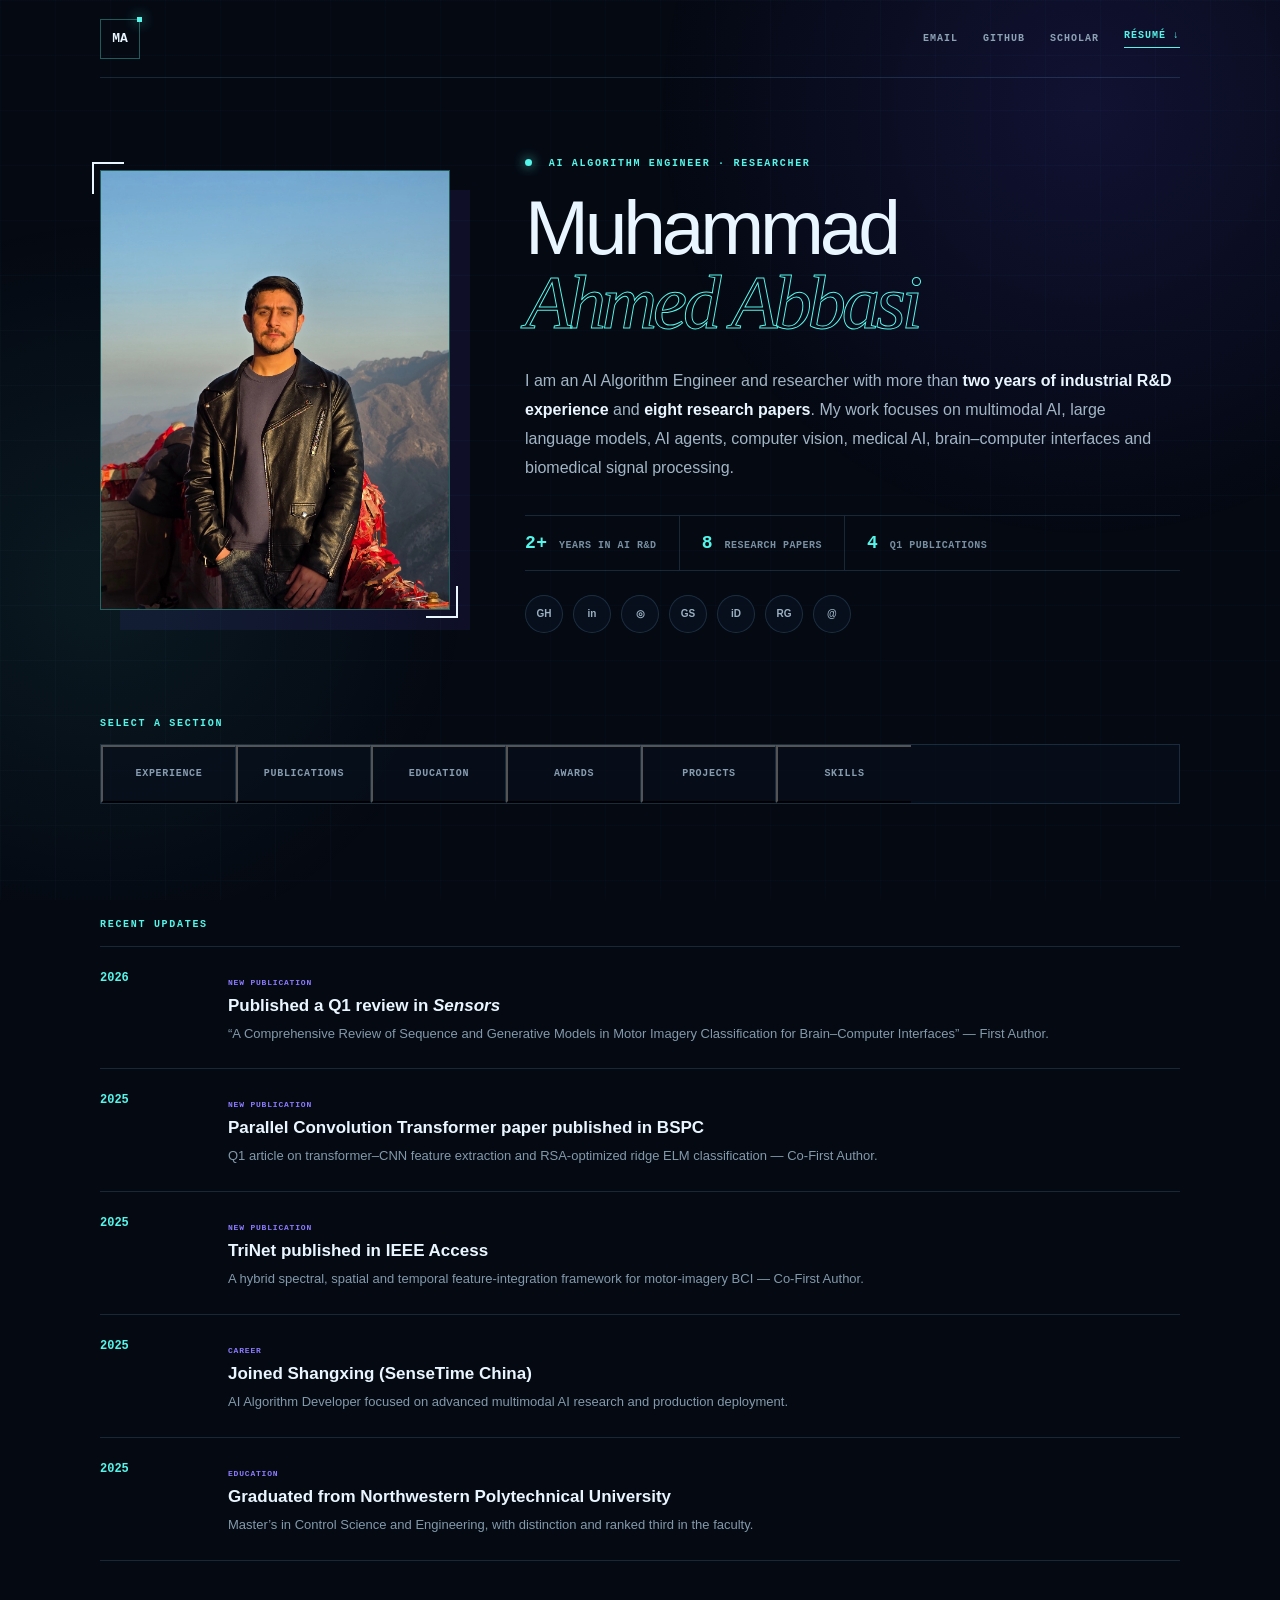
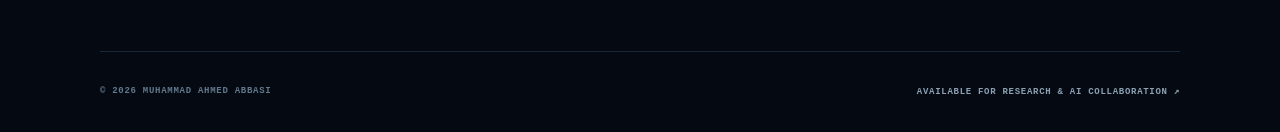
==== commit afffad43: "Expand research, projects, social links and recent updates" ====
--- a/index.html
+++ b/index.html
@@ -1,20 +1,14 @@
 <!doctype html><html lang="en"><head><meta charset="utf-8"><meta name="viewport" content="width=device-width,initial-scale=1"><title>Muhammad Ahmed Abbasi | AI Researcher & Algorithm Engineer</title><meta name="description" content="AI Algorithm Engineer and researcher working across multimodal AI, LLMs, medical intelligence, computer vision and brain-computer interfaces."><link rel="stylesheet" href="styles.css"></head><body><main>
 <div class="ambient" aria-hidden="true"></div>
 <header class="topbar shell"><a class="monogram" href="#" aria-label="Home">MA<span></span></a><div class="links"><a href="mailto:engrahmedabbasi3015@gmail.com">Email</a><a href="https://github.com/MuhammadAhmedAbbasi" target="_blank">GitHub</a><a href="https://scholar.google.com/citations?user=ZfTD7FAAAAAJ&hl=en" target="_blank">Scholar</a><a class="resume" href="resume.html">Résumé ↓</a></div></header>
-<section class="profile shell"><div class="portrait-wrap"><div class="portrait-frame"><img src="ahmed-profile.jpg" alt="Muhammad Ahmed Abbasi in front of a mountain landscape"></div><span class="corner c1"></span><span class="corner c2"></span></div><div class="intro"><p class="status"><i></i> AI ALGORITHM ENGINEER · RESEARCHER</p><h1>Muhammad<br><em>Ahmed Abbasi</em></h1><p class="bio">I am an AI Algorithm Engineer and researcher with more than <strong>two years of industrial R&amp;D experience</strong> and <strong>eight research papers</strong>. My work focuses on multimodal AI, large language models, AI agents, computer vision, medical AI, brain–computer interfaces and biomedical signal processing.</p><div class="quick-stats"><span><b>2+</b> years in AI R&amp;D</span><span><b>8</b> research papers</span><span><b>4</b> Q1 publications</span></div></div></section>
-<section class="explore shell"><p class="section-label">SELECT A SECTION</p><div class="profile-tabs"><div class="tab-list" role="tablist"><button class="tab-button active" data-tab="experience">Experience</button><button class="tab-button" data-tab="publications">Publications</button><button class="tab-button" data-tab="education">Education</button><button class="tab-button" data-tab="awards">Awards</button><button class="tab-button" data-tab="projects">Projects</button><button class="tab-button" data-tab="skills">Skills</button></div><div class="tab-panel">
-<div class="tab-content active" id="experience"><div class="detail-list">
+<section class="profile shell"><div class="portrait-wrap"><div class="portrait-frame"><img src="ahmed-profile.jpg" alt="Muhammad Ahmed Abbasi in front of a mountain landscape"></div><span class="corner c1"></span><span class="corner c2"></span></div><div class="intro"><p class="status"><i></i> AI ALGORITHM ENGINEER · RESEARCHER</p><h1>Muhammad<br><em>Ahmed Abbasi</em></h1><p class="bio">I am an AI Algorithm Engineer and researcher with more than <strong>two years of industrial R&amp;D experience</strong> and <strong>eight research papers</strong>. My work focuses on multimodal AI, large language models, AI agents, computer vision, medical AI, brain–computer interfaces and biomedical signal processing.</p><div class="quick-stats"><span><b>2+</b> years in AI R&amp;D</span><span><b>8</b> research papers</span><span><b>4</b> Q1 publications</span></div><div class="social-icons" aria-label="Professional and social profiles"><a href="https://github.com/MuhammadAhmedAbbasi" target="_blank" aria-label="GitHub" title="GitHub"><span>GH</span></a><a href="https://www.linkedin.com/in/muhammad-ahmed-abbasi-739a331a5" target="_blank" aria-label="LinkedIn" title="LinkedIn"><span>in</span></a><a href="https://www.instagram.com/ahmedabbasi.ijz/" target="_blank" aria-label="Instagram" title="Instagram"><span>◎</span></a><a href="https://scholar.google.com/citations?hl=en&user=ZfTD7FAAAAAJ" target="_blank" aria-label="Google Scholar" title="Google Scholar"><span>GS</span></a><a href="https://orcid.org/0009-0001-1321-2868" target="_blank" aria-label="ORCID" title="ORCID"><span>iD</span></a><a href="https://www.researchgate.net/profile/Muhammad-Abbasi-46" target="_blank" aria-label="ResearchGate" title="ResearchGate"><span>RG</span></a><a href="mailto:engrahmedabbasi3015@gmail.com"  aria-label="Email" title="Email"><span>@</span></a></div></div></section>
+<section class="explore shell"><p class="section-label">SELECT A SECTION</p><div class="profile-tabs"><div class="tab-list" role="tablist"><button class="tab-button" data-tab="experience">Experience</button><button class="tab-button" data-tab="publications">Publications</button><button class="tab-button" data-tab="education">Education</button><button class="tab-button" data-tab="awards">Awards</button><button class="tab-button" data-tab="projects">Projects</button><button class="tab-button" data-tab="skills">Skills</button></div><div class="tab-panel">
+<div class="tab-content" id="experience"><div class="detail-list">
 <article><time>2025 — PRESENT</time><div><h3>AI Algorithm Developer</h3><h4>Shangxing (SenseTime Beijing) Technology, China</h4><p>Developing multimodal conversational AI, LLM and RAG systems, intelligent recommendation frameworks, and vision-language assistive platforms.</p></div></article>
 <article><time>2023 — 2025</time><div><h3>Backend AI Algorithm Engineer</h3><h4>Hangzhou Xinlian Technology, China</h4><p>Built multimodal mental-health assessment, clinical knowledge and report-generation systems, and scalable containerized AI services.</p></div></article>
 <article><time>2022 — 2023</time><div><h3>Research Assistant</h3><h4>Northwestern Polytechnical University, China</h4><p>Designed ELM-attention hybrids, compact CNNs and transformer architectures for BCI and medical AI research.</p></div></article></div></div>
-<div class="tab-content" id="publications"><div class="detail-list">
-<article><time>2026</time><div><h3>A Comprehensive Review of Sequence and Generative Models in Motor Imagery Classification for BCIs</h3><h4>Sensors · Q1 · First Author</h4></div></article>
-<article><time>2025</time><div><h3>Motor imagery classification using parallel convolution transformer feature extraction and RSA optimized ridge ELM</h3><h4>Biomedical Signal Processing and Control · Q1 · Co-First Author</h4></div></article>
-<article><time>2024</time><div><h3>E-SAT: An extreme learning machine based self-attention approach for decoding motor imagery EEG</h3><h4>Journal of Neural Engineering · Q1 · First Author</h4></div></article>
-<article><time>2024</time><div><h3>TriNet: A hybrid feature integration approach for motor imagery classification in BCIs</h3><h4>IEEE Access · Q1 · Co-First Author</h4></div></article></div><a class="more-link" href="https://scholar.google.com/citations?user=ZfTD7FAAAAAJ&hl=en" target="_blank">View complete Google Scholar profile ↗</a></div>
-<div class="tab-content" id="education"><div class="detail-list"><article><time>2022 — 2025</time><div><h3>M.Sc. Control Science and Engineering</h3><h4>Northwestern Polytechnical University · 86.7% · Ranked 3rd</h4><p>Thesis focused on efficient ELM and self-attention architectures for motor-imagery EEG analysis. Fully funded by the Chinese Government Scholarship.</p></div></article><article><time>2018 — 2022</time><div><h3>B.Sc. Electrical Engineering</h3><h4>GIK Institute, Pakistan · 82%</h4><p>Core training in electrical engineering, computation, control and intelligent systems.</p></div></article></div></div>
+<div class="tab-content" id="publications"><div class="publication-cards"><article class="research-card"><div class="research-image"><img src="pub-review.png" alt="Architecture overview for A Comprehensive Review of Sequence and Generative Models in Motor Imagery Classification for Brain–Computer Interfaces"><span>2026</span></div><div class="research-copy"><p class="venue">Sensors · Q1 · First Author</p><h3>A Comprehensive Review of Sequence and Generative Models in Motor Imagery Classification for Brain–Computer Interfaces</h3><p class="authors">Muhammad Ahmed Abbasi, Hafza Faiza Abbasi, Muhammad Arsalan, Danish Khan, A. Annuk, Xiaojun Yu</p><h4>Abstract</h4><p class="abstract">Motor imagery classification is central to brain–computer interfaces, connecting neural intent with external devices. This review examines sequence-oriented, attention-based, hybrid and generative architectures—including RNNs, LSTMs, VAEs, GANs and transformers—across public MI datasets. It compares their strengths, limitations and robustness while addressing inter-subject variation, low signal-to-noise ratio, real-time processing, generalization and computational load.</p><a href="https://doi.org/10.3390/s26165097" target="_blank">View publication ↗</a></div></article><article class="research-card"><div class="research-image"><img src="pub-cter.png" alt="Architecture overview for Motor Imagery Classification Using Parallel Convolution Transformer Based Feature Extraction and RSA Optimized Ridge ELM Classifier"><span>2025</span></div><div class="research-copy"><p class="venue">Biomedical Signal Processing and Control · Q1 · Co-First Author</p><h3>Motor Imagery Classification Using Parallel Convolution Transformer Based Feature Extraction and RSA Optimized Ridge ELM Classifier</h3><p class="authors">Hafza Faiza Abbasi*, Muhammad Ahmed Abbasi*, Muhammad Zulkifal Aziz, Binwen Huang, Zeming Fan, Xiaohua Wu, Xiaojun Yu</p><h4>Abstract</h4><p class="abstract">This work introduces CTER, an end-to-end EEG decoding framework combining a parallel transformer and CNN to capture global dependencies and local temporal features. The fused representation is classified using ridge-regression ELM optimized by the reptile search algorithm. Evaluation across four public BCI datasets demonstrates strong classification performance.</p><a href="https://www.sciencedirect.com/science/article/pii/S1746809425009541" target="_blank">View publication ↗</a></div></article><article class="research-card"><div class="research-image"><img src="pub-trinet.png" alt="Architecture overview for TriNet: A Hybrid Feature Integration Approach for Motor Imagery Classification in Brain–Computer Interfaces"><span>2025</span></div><div class="research-copy"><p class="venue">IEEE Access · Q1 · Co-First Author</p><h3>TriNet: A Hybrid Feature Integration Approach for Motor Imagery Classification in Brain–Computer Interfaces</h3><p class="authors">Hafza Faiza Abbasi*, Muhammad Ahmed Abbasi*, Shen Jianbo, Xiang Liping, Xiaojun Yu</p><h4>Abstract</h4><p class="abstract">TriNet unifies spectral, spatial and temporal EEG representations. FFT extracts spectral information, a spatial transformer captures spatial relationships, and an encoder–decoder branch learns temporal features. Their fused representation is classified with an extreme learning machine and demonstrates strong subject-specific and subject-independent performance.</p><a href="https://ieeexplore.ieee.org/abstract/document/11062813" target="_blank">View publication ↗</a></div></article><article class="research-card"><div class="research-image"><img src="pub-esat.jpg" alt="Architecture overview for E-SAT: An Extreme Learning Machine Based Self-Attention Approach for Decoding Motor Imagery EEG"><span>2024</span></div><div class="research-copy"><p class="venue">Journal of Neural Engineering · Q1 · First Author</p><h3>E-SAT: An Extreme Learning Machine Based Self-Attention Approach for Decoding Motor Imagery EEG</h3><p class="authors">Muhammad Ahmed Abbasi, Hafza Faiza Abbasi, Xiaojun Yu, Muhammad Zulkifal Aziz, Nicole Tye June Yih, Zeming Fan</p><h4>Abstract</h4><p class="abstract">E-SAT uses extreme learning machines to strengthen self-attention feature extraction, improve parameter initialization and classify motor-imagery EEG in an end-to-end setup. Evaluation across six BCI Competition datasets demonstrates strong subject-specific results in binary, multiclass and noisy settings.</p><a href="https://iopscience.iop.org/article/10.1088/1741-2552/ad83f4/meta" target="_blank">View publication ↗</a></div></article><article class="research-card"><div class="research-image"><img src="pub-ccec.png" alt="Architecture overview for A Novel Precisely Designed Compact Convolutional EEG Classifier for Motor Imagery Classification"><span>2024</span></div><div class="research-copy"><p class="venue">Journal of Signal, Image and Video Processing · Q2 · First Author</p><h3>A Novel Precisely Designed Compact Convolutional EEG Classifier for Motor Imagery Classification</h3><p class="authors">Muhammad Ahmed Abbasi, Hafza Faiza Abbasi, Muhammad Zulkifal Aziz, Waseem Haider, Zeming Fan, Xiaojun Yu</p><h4>Abstract</h4><p class="abstract">CCEC is a compact convolutional EEG classifier designed for precise and efficient motor-imagery recognition. Multiscale PCA denoises the signal before a two-step preprocessing method creates tempo-spatial matrices. Benchmark tests show robust subject-specific performance, practical cross-subject adaptation and reliable behavior under noise.</p><a href="https://link.springer.com/article/10.1007/s11760-023-02986-1" target="_blank">View publication ↗</a></div></article><article class="research-card"><div class="research-image"><img src="pub-hybrid.png" alt="Architecture overview for A Hybrid Feature Extraction Technique for Optimized Motor Imagery Classification in BCI"><span>2024</span></div><div class="research-copy"><p class="venue">IEEE ICICN · Best Paper Award · First Author</p><h3>A Hybrid Feature Extraction Technique for Optimized Motor Imagery Classification in BCI</h3><p class="authors">Muhammad Ahmed Abbasi, Hafza Faiza Abbasi, Muhammad Zulkifal Aziz, Junzhe Wang, Xiaohua Wu, Xiaojun Yu</p><h4>Abstract</h4><p class="abstract">The framework combines multiscale PCA denoising with power spectral density, continuous wavelet transform and Hilbert-transform features. These complementary representations are fused and classified using AlexNet, achieving approximately 99.2% accuracy on a public dataset.</p><a href="https://ieeexplore.ieee.org/abstract/document/10392790" target="_blank">View publication ↗</a></div></article></div></div><div class="tab-content" id="education"><div class="detail-list"><article><time>2022 — 2025</time><div><h3>M.Sc. Control Science and Engineering</h3><h4>Northwestern Polytechnical University · 86.7% · Ranked 3rd</h4><p>Thesis focused on efficient ELM and self-attention architectures for motor-imagery EEG analysis. Fully funded by the Chinese Government Scholarship.</p></div></article><article><time>2018 — 2022</time><div><h3>B.Sc. Electrical Engineering</h3><h4>GIK Institute, Pakistan · 82%</h4><p>Core training in electrical engineering, computation, control and intelligent systems.</p></div></article></div></div>
 <div class="tab-content" id="awards"><div class="award-grid"><article><time>2024</time><h3>Yu Wajun Best Scholar Award</h3></article><article><time>2023</time><h3>Best Conference Paper · IEEE ICICN</h3></article><article><time>2022</time><h3>Chinese Government Scholarship</h3></article><article><time>2022</time><h3>Dean’s Honour List · GIK</h3></article></div></div>
-<div class="tab-content" id="projects"><div class="project-grid"><a href="https://github.com/MuhammadAhmedAbbasi/Classification-Of-schizophrenia-EEG-dataset-Using-Deep-Learning" target="_blank"><span>↗</span><h3>Schizophrenia EEG Classification</h3><p>Deep-learning classification from EEG recordings.</p><small>PYTORCH · EEG · DEEP LEARNING</small></a><a href="https://github.com/MuhammadAhmedAbbasi/AgenticTravelPlanner" target="_blank"><span>↗</span><h3>Agentic Travel Planner</h3><p>Intelligent itinerary planning with agentic reasoning.</p><small>AI AGENTS · LLMS · PLANNING</small></a><a href="https://github.com/MuhammadAhmedAbbasi/Backend_Blind_Assistance" target="_blank"><span>↗</span><h3>Blind Assistance System</h3><p>Vision-language perception and guidance for assistive interaction.</p><small>COMPUTER VISION · FASTAPI · MULTIMODAL AI</small></a><a href="https://github.com/MuhammadAhmedAbbasi/Anxiety_Detection_Using_Brain_Signals" target="_blank"><span>↗</span><h3>Anxiety Detection Using Brain Signals</h3><p>Learning affective-state representations from neural signals.</p><small>BCI · SIGNAL PROCESSING · ML</small></a></div></div>
-<div class="tab-content" id="skills"><div class="skill-grid"><span>Python</span><span>PyTorch</span><span>MATLAB</span><span>FastAPI</span><span>LangChain</span><span>LangGraph</span><span>LLMs & RAG</span><span>AI Agents</span><span>Computer Vision</span><span>Multimodal AI</span><span>EEG / PPG</span><span>Signal Processing</span><span>Vision Transformers</span><span>Docker</span><span>Redis</span><span>Kafka</span><span>MySQL</span><span>Vector Databases</span></div></div>
-</div></div></section><footer class="shell"><span>© 2026 Muhammad Ahmed Abbasi</span><a href="mailto:engrahmedabbasi3015@gmail.com">Available for research &amp; AI collaboration ↗</a></footer></main>
-<script>document.querySelectorAll('.tab-button').forEach(function(btn){btn.addEventListener('click',function(){document.querySelectorAll('.tab-button,.tab-content').forEach(function(el){el.classList.remove('active')});btn.classList.add('active');document.getElementById(btn.dataset.tab).classList.add('active');document.querySelector('.tab-panel').scrollIntoView({behavior:'smooth',block:'nearest'})})})</script></body></html>+<div class="tab-content" id="projects"><div class="industry-grid"><a href="https://github.com/MuhammadAhmedAbbasi/Backend_Blind_Assistance" target="_blank"><img src="project-ar.png" alt="AI-Integrated AR Navigation for the Visually Impaired"><div><span>View project ↗</span><h3>AI-Integrated AR Navigation for the Visually Impaired</h3><p>An AI-powered navigation system integrated with AR glasses. Computer vision, OpenCV and NLP enable real-time obstacle detection, environmental understanding and spoken guidance. Version 1 has been deployed and tested in real-world scenarios.</p></div></a><a href="https://github.com/MuhammadAhmedAbbasi/Backend_Algorithm_tourism_App" target="_blank"><img src="project-tourism.png" alt="NeuroVoyage: AI-Driven Tourism Recommendation Engine"><div><span>View project ↗</span><h3>NeuroVoyage: AI-Driven Tourism Recommendation Engine</h3><p>An intelligent tourism backend combining LLMs, speech recognition and computer vision. Qwen 2.5, Bark, Paraformer, LLaVA and OpenCV work together to deliver contextual, personalized travel recommendations.</p></div></a><a href="https://github.com/MuhammadAhmedAbbasi/Backend_Algorithm_Audio_LLM" target="_blank"><img src="project-mindlingua.png" alt="MindLingua: Bilingual AI for Psychiatric Insights"><div><span>View project ↗</span><h3>MindLingua: Bilingual AI for Psychiatric Insights</h3><p>A real-time Chinese–English transcription and intelligent correction system for psychiatric sessions, connected with a clinical chatbot that analyses patient information and generates structured health reports.</p></div></a><a href="https://github.com/MuhammadAhmedAbbasi/Backend_Algorithm_PPG_EEG" target="_blank"><img src="project-neuromood.png" alt="NeuroMood: Emotion Mapping from Brain & Pulse Signals"><div><span>View project ↗</span><h3>NeuroMood: Emotion Mapping from Brain & Pulse Signals</h3><p>A multimodal system combining EEG and PPG to identify emotional states related to depression and anxiety, supporting more reliable mental-health monitoring and research.</p></div></a></div></div><div class="tab-content" id="skills"><div class="skill-grid"><span>Python</span><span>PyTorch</span><span>MATLAB</span><span>FastAPI</span><span>LangChain</span><span>LangGraph</span><span>LLMs & RAG</span><span>AI Agents</span><span>Computer Vision</span><span>Multimodal AI</span><span>EEG / PPG</span><span>Signal Processing</span><span>Vision Transformers</span><span>Docker</span><span>Redis</span><span>Kafka</span><span>MySQL</span><span>Vector Databases</span></div></div>
+</div></div></section><section class="updates shell"><p class="section-label">RECENT UPDATES</p><div class="update-list"><article><time>2026</time><div><span>NEW PUBLICATION</span><h3>Published a Q1 review in <em>Sensors</em></h3><p>“A Comprehensive Review of Sequence and Generative Models in Motor Imagery Classification for Brain–Computer Interfaces” — First Author.</p></div></article><article><time>2025</time><div><span>NEW PUBLICATION</span><h3>Parallel Convolution Transformer paper published in BSPC</h3><p>Q1 article on transformer–CNN feature extraction and RSA-optimized ridge ELM classification — Co-First Author.</p></div></article><article><time>2025</time><div><span>NEW PUBLICATION</span><h3>TriNet published in IEEE Access</h3><p>A hybrid spectral, spatial and temporal feature-integration framework for motor-imagery BCI — Co-First Author.</p></div></article><article><time>2025</time><div><span>CAREER</span><h3>Joined Shangxing (SenseTime China)</h3><p>AI Algorithm Developer focused on advanced multimodal AI research and production deployment.</p></div></article><article><time>2025</time><div><span>EDUCATION</span><h3>Graduated from Northwestern Polytechnical University</h3><p>Master’s in Control Science and Engineering, with distinction and ranked third in the faculty.</p></div></article></div></section><footer class="shell"><span>© 2026 Muhammad Ahmed Abbasi</span><a href="mailto:engrahmedabbasi3015@gmail.com">Available for research &amp; AI collaboration ↗</a></footer></main>
+<script>document.querySelectorAll('.tab-button').forEach(function(btn){btn.addEventListener('click',function(){document.querySelectorAll('.tab-button,.tab-content').forEach(function(el){el.classList.remove('active')});btn.classList.add('active');document.getElementById(btn.dataset.tab).classList.add('active');document.querySelector('.tab-panel').classList.add('open');document.querySelector('.tab-panel').scrollIntoView({behavior:'smooth',block:'nearest'})})})</script></body></html>
--- a/styles.css
+++ b/styles.css
@@ -8,4 +8,9 @@
 @media(max-width:800px){.profile{grid-template-columns:280px 1fr;gap:40px}.portrait-frame{height:370px}.quick-stats{flex-wrap:wrap}.quick-stats span{padding-block:12px}h1{font-size:50px}}
 @media(max-width:650px){.shell{width:min(100% - 28px,1080px)}.links a:not(.resume){display:none}.profile{grid-template-columns:1fr;padding:38px 0 50px;gap:35px}.portrait-frame{height:430px}.intro{text-align:left}h1{font-size:48px}.quick-stats span{width:50%;margin:0;border-bottom:1px solid var(--line);padding:14px 10px 14px 0}.tab-list{justify-content:flex-start!important}.tab-list button{min-width:120px}.tab-panel{padding:23px 20px;min-height:420px}.detail-list article{grid-template-columns:1fr;gap:9px}.award-grid,.project-grid{grid-template-columns:1fr}footer{flex-direction:column;justify-content:center;gap:10px;text-align:center;padding:25px 0}}
 @media(prefers-reduced-motion:reduce){*{scroll-behavior:auto!important;transition:none!important}}
-\n.tab-content{display:none}.tab-content.active{display:block}+.social-icons{display:flex;gap:10px;margin-top:24px;flex-wrap:wrap}.social-icons a{width:38px;height:38px;border-radius:50%;display:grid;place-items:center;border:1px solid var(--line);background:rgba(9,18,32,.8);color:#9cb2c3;transition:.2s}.social-icons a:hover{color:var(--navy);background:var(--cyan);border-color:var(--cyan);transform:translateY(-2px)}.social-icons span{font:800 10px/1 Arial,sans-serif}
+.publication-cards{display:grid;gap:18px}.research-card{display:grid;grid-template-columns:38% 1fr;border:1px solid var(--line);background:rgba(7,14,25,.72);overflow:hidden}.research-image{position:relative;min-height:330px;background:#f5f8fb;display:grid;place-items:center;padding:18px}.research-image img{width:100%;height:100%;max-height:320px;object-fit:contain}.research-image>span{position:absolute;left:16px;top:16px;background:var(--navy);color:var(--cyan);padding:8px 10px;font:700 10px monospace}.research-copy{padding:28px 30px}.research-copy .venue{font:700 9px monospace;color:var(--cyan);letter-spacing:.08em;text-transform:uppercase}.research-copy h3{font-size:22px;line-height:1.35;margin:12px 0}.research-copy .authors{color:#91a7b8;font-size:12px;line-height:1.6}.research-copy h4{font:700 10px monospace;color:var(--violet);text-transform:uppercase;letter-spacing:.1em;margin:22px 0 8px}.research-copy .abstract{color:#91a7b8;font-size:13px;line-height:1.7;margin:0}.research-copy a{display:inline-block;margin-top:20px;color:var(--cyan);font:700 10px monospace;text-transform:uppercase;border-bottom:1px solid var(--cyan);padding-bottom:6px}
+.industry-grid{display:grid;grid-template-columns:1fr 1fr;gap:15px}.industry-grid>a{border:1px solid var(--line);background:rgba(7,14,25,.72);overflow:hidden;transition:.2s}.industry-grid>a:hover{border-color:rgba(85,246,233,.5);transform:translateY(-2px)}.industry-grid img{width:100%;height:220px;object-fit:cover;background:#fff}.industry-grid>a>div{padding:22px}.industry-grid span{font:700 9px monospace;color:var(--cyan);text-transform:uppercase}.industry-grid h3{font-size:19px;line-height:1.35;margin:12px 0}.industry-grid p{color:#8fa4b5;font-size:13px;line-height:1.7}
+.updates{padding:20px 0 90px}.updates>.section-label{margin-bottom:16px}.update-list{border-top:1px solid var(--line)}.update-list article{display:grid;grid-template-columns:100px 1fr;gap:28px;padding:24px 0;border-bottom:1px solid var(--line)}.update-list time{font:700 12px monospace;color:var(--cyan)}.update-list article span{font:700 8px monospace;color:var(--violet);letter-spacing:.1em}.update-list h3{font-size:17px;margin:7px 0 8px}.update-list p{color:#8299ab;font-size:13px;line-height:1.6;margin:0}
+@media(max-width:650px){.tab-panel{padding:18px 14px;min-height:auto}.award-grid,.project-grid,.industry-grid{grid-template-columns:1fr}.research-card{grid-template-columns:1fr}.research-image{min-height:230px}.research-copy{padding:22px 18px}.industry-grid img{height:210px}.update-list article{grid-template-columns:60px 1fr;gap:15px}}
+\n.tab-content{display:none}.tab-content.active{display:block}.tab-panel{display:none}.tab-panel.open{display:block}
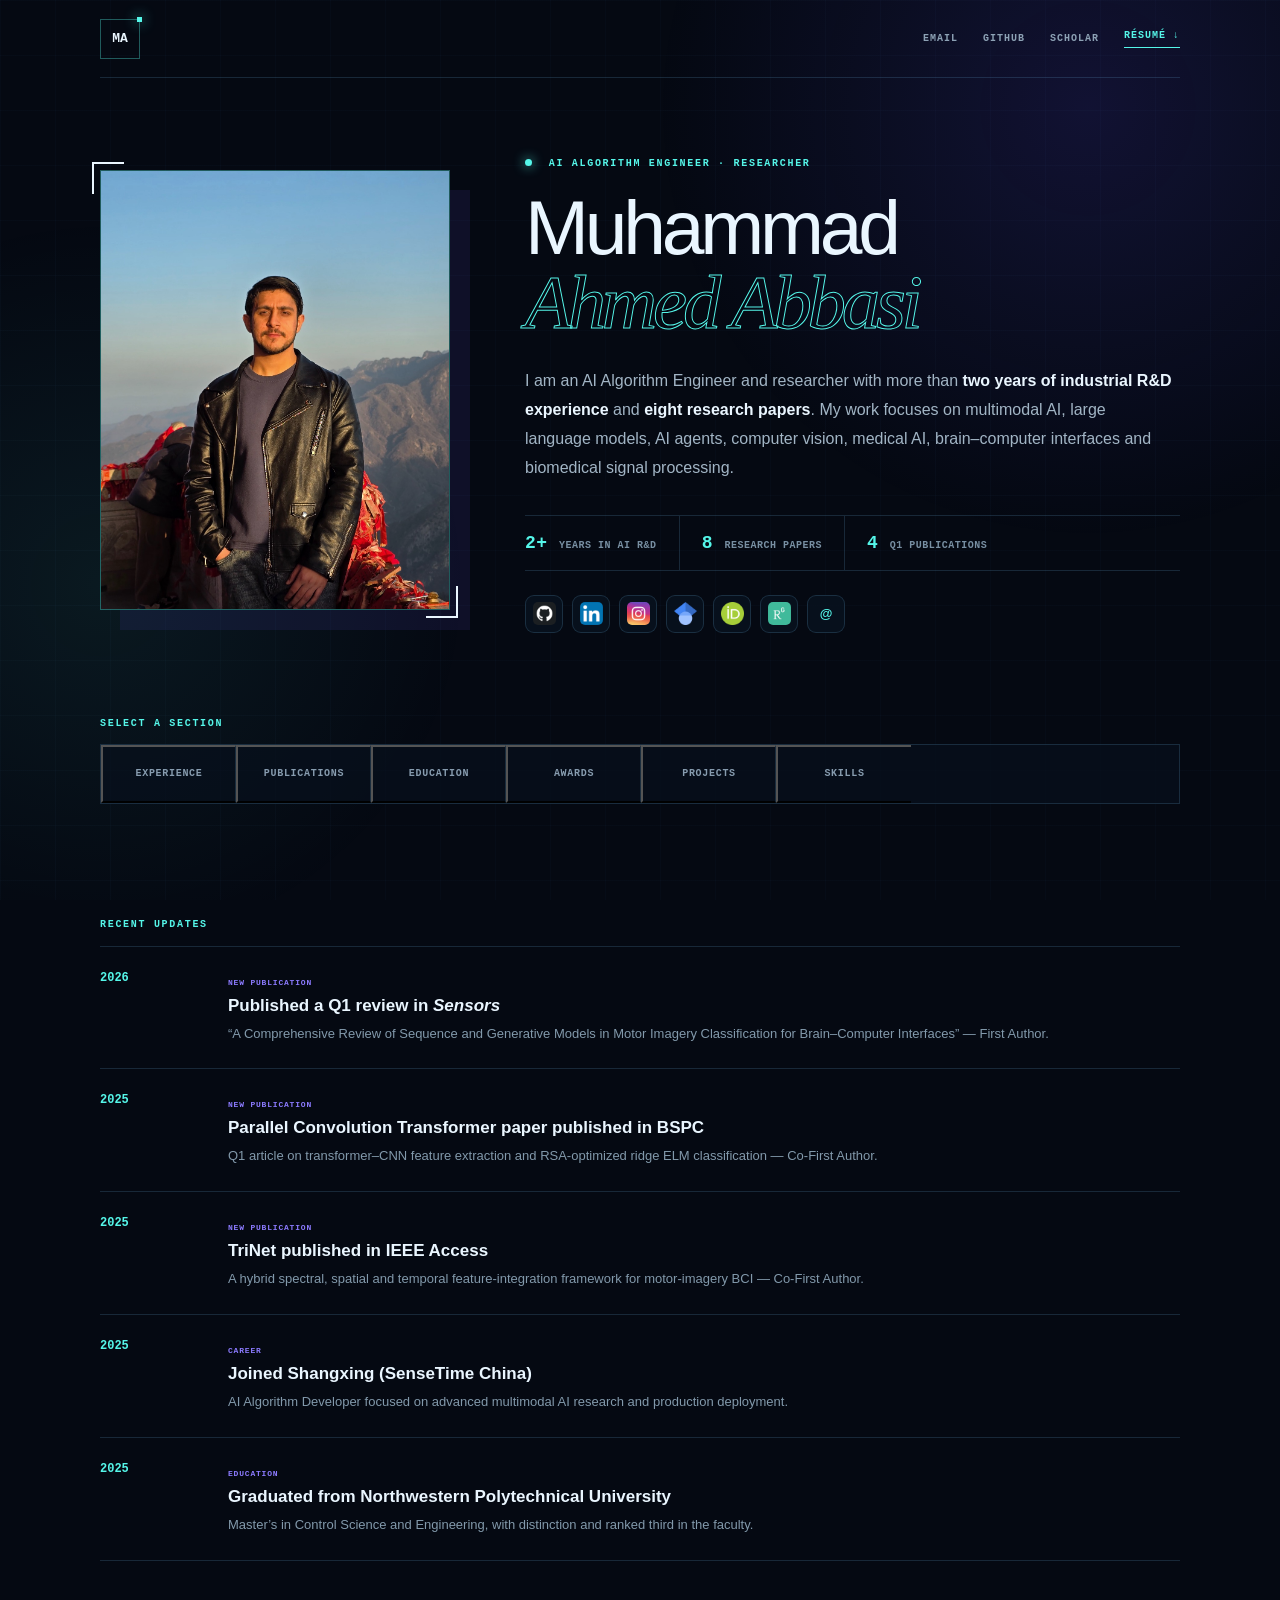
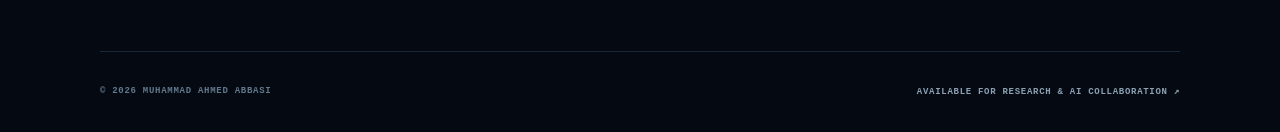
==== commit d5977eb7: "Add grouped experience and agentic AI projects" ====
--- a/index.html
+++ b/index.html
@@ -1,14 +1,22 @@
 <!doctype html><html lang="en"><head><meta charset="utf-8"><meta name="viewport" content="width=device-width,initial-scale=1"><title>Muhammad Ahmed Abbasi | AI Researcher & Algorithm Engineer</title><meta name="description" content="AI Algorithm Engineer and researcher working across multimodal AI, LLMs, medical intelligence, computer vision and brain-computer interfaces."><link rel="stylesheet" href="styles.css"></head><body><main>
 <div class="ambient" aria-hidden="true"></div>
 <header class="topbar shell"><a class="monogram" href="#" aria-label="Home">MA<span></span></a><div class="links"><a href="mailto:engrahmedabbasi3015@gmail.com">Email</a><a href="https://github.com/MuhammadAhmedAbbasi" target="_blank">GitHub</a><a href="https://scholar.google.com/citations?user=ZfTD7FAAAAAJ&hl=en" target="_blank">Scholar</a><a class="resume" href="resume.html">Résumé ↓</a></div></header>
-<section class="profile shell"><div class="portrait-wrap"><div class="portrait-frame"><img src="ahmed-profile.jpg" alt="Muhammad Ahmed Abbasi in front of a mountain landscape"></div><span class="corner c1"></span><span class="corner c2"></span></div><div class="intro"><p class="status"><i></i> AI ALGORITHM ENGINEER · RESEARCHER</p><h1>Muhammad<br><em>Ahmed Abbasi</em></h1><p class="bio">I am an AI Algorithm Engineer and researcher with more than <strong>two years of industrial R&amp;D experience</strong> and <strong>eight research papers</strong>. My work focuses on multimodal AI, large language models, AI agents, computer vision, medical AI, brain–computer interfaces and biomedical signal processing.</p><div class="quick-stats"><span><b>2+</b> years in AI R&amp;D</span><span><b>8</b> research papers</span><span><b>4</b> Q1 publications</span></div><div class="social-icons" aria-label="Professional and social profiles"><a href="https://github.com/MuhammadAhmedAbbasi" target="_blank" aria-label="GitHub" title="GitHub"><span>GH</span></a><a href="https://www.linkedin.com/in/muhammad-ahmed-abbasi-739a331a5" target="_blank" aria-label="LinkedIn" title="LinkedIn"><span>in</span></a><a href="https://www.instagram.com/ahmedabbasi.ijz/" target="_blank" aria-label="Instagram" title="Instagram"><span>◎</span></a><a href="https://scholar.google.com/citations?hl=en&user=ZfTD7FAAAAAJ" target="_blank" aria-label="Google Scholar" title="Google Scholar"><span>GS</span></a><a href="https://orcid.org/0009-0001-1321-2868" target="_blank" aria-label="ORCID" title="ORCID"><span>iD</span></a><a href="https://www.researchgate.net/profile/Muhammad-Abbasi-46" target="_blank" aria-label="ResearchGate" title="ResearchGate"><span>RG</span></a><a href="mailto:engrahmedabbasi3015@gmail.com"  aria-label="Email" title="Email"><span>@</span></a></div></div></section>
+<section class="profile shell"><div class="portrait-wrap"><div class="portrait-frame"><img src="ahmed-profile.jpg" alt="Muhammad Ahmed Abbasi in front of a mountain landscape"></div><span class="corner c1"></span><span class="corner c2"></span></div><div class="intro"><p class="status"><i></i> AI ALGORITHM ENGINEER · RESEARCHER</p><h1>Muhammad<br><em>Ahmed Abbasi</em></h1><p class="bio">I am an AI Algorithm Engineer and researcher with more than <strong>two years of industrial R&amp;D experience</strong> and <strong>eight research papers</strong>. My work focuses on multimodal AI, large language models, AI agents, computer vision, medical AI, brain–computer interfaces and biomedical signal processing.</p><div class="quick-stats"><span><b>2+</b> years in AI R&amp;D</span><span><b>8</b> research papers</span><span><b>4</b> Q1 publications</span></div><div class="social-icons" aria-label="Professional and social profiles"><a href="https://github.com/MuhammadAhmedAbbasi" target="_blank" aria-label="GitHub" title="GitHub"><img src="social-github.png" alt=""></a><a href="https://www.linkedin.com/in/muhammad-ahmed-abbasi-739a331a5" target="_blank" aria-label="LinkedIn" title="LinkedIn"><img src="social-linkedin.png" alt=""></a><a href="https://www.instagram.com/ahmedabbasi.ijz/" target="_blank" aria-label="Instagram" title="Instagram"><img src="social-instagram.png" alt=""></a><a href="https://scholar.google.com/citations?hl=en&amp;user=ZfTD7FAAAAAJ" target="_blank" aria-label="Google Scholar" title="Google Scholar"><img src="social-scholar.png" alt=""></a><a href="https://orcid.org/0009-0001-1321-2868" target="_blank" aria-label="ORCID" title="ORCID"><img src="social-orcid.png" alt=""></a><a href="https://www.researchgate.net/profile/Muhammad-Abbasi-46" target="_blank" aria-label="ResearchGate" title="ResearchGate"><img src="social-researchgate.png" alt=""></a><a href="mailto:engrahmedabbasi3015@gmail.com" aria-label="Email" title="Email"><span>@</span></a></div></div></section>
 <section class="explore shell"><p class="section-label">SELECT A SECTION</p><div class="profile-tabs"><div class="tab-list" role="tablist"><button class="tab-button" data-tab="experience">Experience</button><button class="tab-button" data-tab="publications">Publications</button><button class="tab-button" data-tab="education">Education</button><button class="tab-button" data-tab="awards">Awards</button><button class="tab-button" data-tab="projects">Projects</button><button class="tab-button" data-tab="skills">Skills</button></div><div class="tab-panel">
-<div class="tab-content" id="experience"><div class="detail-list">
-<article><time>2025 — PRESENT</time><div><h3>AI Algorithm Developer</h3><h4>Shangxing (SenseTime Beijing) Technology, China</h4><p>Developing multimodal conversational AI, LLM and RAG systems, intelligent recommendation frameworks, and vision-language assistive platforms.</p></div></article>
-<article><time>2023 — 2025</time><div><h3>Backend AI Algorithm Engineer</h3><h4>Hangzhou Xinlian Technology, China</h4><p>Built multimodal mental-health assessment, clinical knowledge and report-generation systems, and scalable containerized AI services.</p></div></article>
-<article><time>2022 — 2023</time><div><h3>Research Assistant</h3><h4>Northwestern Polytechnical University, China</h4><p>Designed ELM-attention hybrids, compact CNNs and transformer architectures for BCI and medical AI research.</p></div></article></div></div>
+<div class="tab-content" id="experience"><div class="experience-groups"><section class="experience-group"><div class="experience-heading"><span>Industry Experience</span><i></i></div><div class="experience-list">
+<article><time>MAR 2025 — PRESENT</time><div><h3>AI Algorithm Developer</h3><h4>Shangxing (SenseTime Beijing) Technology Co., Ltd., Shanxi Branch</h4><p class="experience-meta">Taiyuan, China · Department of R&amp;D</p><ul><li>Developed multimodal conversational AI systems integrating LLMs, RAG and AI agents with ASR, semantic reasoning, knowledge retrieval and TTS.</li><li>Built personalized recommendation and decision-intelligence methods using LLM reasoning, user representation learning and multimodal fusion.</li><li>Designed vision-language assistive intelligence for object recognition, visual question answering, navigation guidance and voice feedback on AR glasses.</li></ul></div></article>
+<article><time>DEC 2023 — FEB 2025</time><div><h3>Backend AI Algorithm Engineer</h3><h4>Hangzhou Xinlian Technology</h4><p class="experience-meta">Hangzhou, China · Department of R&amp;D</p><ul><li>Developed multimodal deep-learning frameworks for psychological assessment using facial expressions, biosignal features and behavioral information.</li><li>Created an LLM-based clinical knowledge and report-generation system using RAG, speech processing and consultation-session retrieval.</li><li>Designed scalable backend APIs and containerized Docker deployments with efficient inference pipelines for real-time AI applications.</li></ul></div></article></div></section>
+<section class="experience-group"><div class="experience-heading"><span>Research Experience</span><i></i></div><div class="experience-list"><article><time>2022 — 2023</time><div><h3>Research Assistant</h3><h4>Northwestern Polytechnical University</h4><p class="experience-meta">Xi’an, China · Brain–Computer Interface &amp; Medical AI Research</p><ul><li>Designed efficient ELM–attention hybrids, compact CNNs and transformer-based architectures for motor-imagery EEG classification.</li><li>Conducted benchmark experiments across public BCI datasets, studying denoising, spectral–spatial–temporal features and subject-specific or cross-subject generalization.</li></ul></div></article></div></section></div></div>
 <div class="tab-content" id="publications"><div class="publication-cards"><article class="research-card"><div class="research-image"><img src="pub-review.png" alt="Architecture overview for A Comprehensive Review of Sequence and Generative Models in Motor Imagery Classification for Brain–Computer Interfaces"><span>2026</span></div><div class="research-copy"><p class="venue">Sensors · Q1 · First Author</p><h3>A Comprehensive Review of Sequence and Generative Models in Motor Imagery Classification for Brain–Computer Interfaces</h3><p class="authors">Muhammad Ahmed Abbasi, Hafza Faiza Abbasi, Muhammad Arsalan, Danish Khan, A. Annuk, Xiaojun Yu</p><h4>Abstract</h4><p class="abstract">Motor imagery classification is central to brain–computer interfaces, connecting neural intent with external devices. This review examines sequence-oriented, attention-based, hybrid and generative architectures—including RNNs, LSTMs, VAEs, GANs and transformers—across public MI datasets. It compares their strengths, limitations and robustness while addressing inter-subject variation, low signal-to-noise ratio, real-time processing, generalization and computational load.</p><a href="https://doi.org/10.3390/s26165097" target="_blank">View publication ↗</a></div></article><article class="research-card"><div class="research-image"><img src="pub-cter.png" alt="Architecture overview for Motor Imagery Classification Using Parallel Convolution Transformer Based Feature Extraction and RSA Optimized Ridge ELM Classifier"><span>2025</span></div><div class="research-copy"><p class="venue">Biomedical Signal Processing and Control · Q1 · Co-First Author</p><h3>Motor Imagery Classification Using Parallel Convolution Transformer Based Feature Extraction and RSA Optimized Ridge ELM Classifier</h3><p class="authors">Hafza Faiza Abbasi*, Muhammad Ahmed Abbasi*, Muhammad Zulkifal Aziz, Binwen Huang, Zeming Fan, Xiaohua Wu, Xiaojun Yu</p><h4>Abstract</h4><p class="abstract">This work introduces CTER, an end-to-end EEG decoding framework combining a parallel transformer and CNN to capture global dependencies and local temporal features. The fused representation is classified using ridge-regression ELM optimized by the reptile search algorithm. Evaluation across four public BCI datasets demonstrates strong classification performance.</p><a href="https://www.sciencedirect.com/science/article/pii/S1746809425009541" target="_blank">View publication ↗</a></div></article><article class="research-card"><div class="research-image"><img src="pub-trinet.png" alt="Architecture overview for TriNet: A Hybrid Feature Integration Approach for Motor Imagery Classification in Brain–Computer Interfaces"><span>2025</span></div><div class="research-copy"><p class="venue">IEEE Access · Q1 · Co-First Author</p><h3>TriNet: A Hybrid Feature Integration Approach for Motor Imagery Classification in Brain–Computer Interfaces</h3><p class="authors">Hafza Faiza Abbasi*, Muhammad Ahmed Abbasi*, Shen Jianbo, Xiang Liping, Xiaojun Yu</p><h4>Abstract</h4><p class="abstract">TriNet unifies spectral, spatial and temporal EEG representations. FFT extracts spectral information, a spatial transformer captures spatial relationships, and an encoder–decoder branch learns temporal features. Their fused representation is classified with an extreme learning machine and demonstrates strong subject-specific and subject-independent performance.</p><a href="https://ieeexplore.ieee.org/abstract/document/11062813" target="_blank">View publication ↗</a></div></article><article class="research-card"><div class="research-image"><img src="pub-esat.jpg" alt="Architecture overview for E-SAT: An Extreme Learning Machine Based Self-Attention Approach for Decoding Motor Imagery EEG"><span>2024</span></div><div class="research-copy"><p class="venue">Journal of Neural Engineering · Q1 · First Author</p><h3>E-SAT: An Extreme Learning Machine Based Self-Attention Approach for Decoding Motor Imagery EEG</h3><p class="authors">Muhammad Ahmed Abbasi, Hafza Faiza Abbasi, Xiaojun Yu, Muhammad Zulkifal Aziz, Nicole Tye June Yih, Zeming Fan</p><h4>Abstract</h4><p class="abstract">E-SAT uses extreme learning machines to strengthen self-attention feature extraction, improve parameter initialization and classify motor-imagery EEG in an end-to-end setup. Evaluation across six BCI Competition datasets demonstrates strong subject-specific results in binary, multiclass and noisy settings.</p><a href="https://iopscience.iop.org/article/10.1088/1741-2552/ad83f4/meta" target="_blank">View publication ↗</a></div></article><article class="research-card"><div class="research-image"><img src="pub-ccec.png" alt="Architecture overview for A Novel Precisely Designed Compact Convolutional EEG Classifier for Motor Imagery Classification"><span>2024</span></div><div class="research-copy"><p class="venue">Journal of Signal, Image and Video Processing · Q2 · First Author</p><h3>A Novel Precisely Designed Compact Convolutional EEG Classifier for Motor Imagery Classification</h3><p class="authors">Muhammad Ahmed Abbasi, Hafza Faiza Abbasi, Muhammad Zulkifal Aziz, Waseem Haider, Zeming Fan, Xiaojun Yu</p><h4>Abstract</h4><p class="abstract">CCEC is a compact convolutional EEG classifier designed for precise and efficient motor-imagery recognition. Multiscale PCA denoises the signal before a two-step preprocessing method creates tempo-spatial matrices. Benchmark tests show robust subject-specific performance, practical cross-subject adaptation and reliable behavior under noise.</p><a href="https://link.springer.com/article/10.1007/s11760-023-02986-1" target="_blank">View publication ↗</a></div></article><article class="research-card"><div class="research-image"><img src="pub-hybrid.png" alt="Architecture overview for A Hybrid Feature Extraction Technique for Optimized Motor Imagery Classification in BCI"><span>2024</span></div><div class="research-copy"><p class="venue">IEEE ICICN · Best Paper Award · First Author</p><h3>A Hybrid Feature Extraction Technique for Optimized Motor Imagery Classification in BCI</h3><p class="authors">Muhammad Ahmed Abbasi, Hafza Faiza Abbasi, Muhammad Zulkifal Aziz, Junzhe Wang, Xiaohua Wu, Xiaojun Yu</p><h4>Abstract</h4><p class="abstract">The framework combines multiscale PCA denoising with power spectral density, continuous wavelet transform and Hilbert-transform features. These complementary representations are fused and classified using AlexNet, achieving approximately 99.2% accuracy on a public dataset.</p><a href="https://ieeexplore.ieee.org/abstract/document/10392790" target="_blank">View publication ↗</a></div></article></div></div><div class="tab-content" id="education"><div class="detail-list"><article><time>2022 — 2025</time><div><h3>M.Sc. Control Science and Engineering</h3><h4>Northwestern Polytechnical University · 86.7% · Ranked 3rd</h4><p>Thesis focused on efficient ELM and self-attention architectures for motor-imagery EEG analysis. Fully funded by the Chinese Government Scholarship.</p></div></article><article><time>2018 — 2022</time><div><h3>B.Sc. Electrical Engineering</h3><h4>GIK Institute, Pakistan · 82%</h4><p>Core training in electrical engineering, computation, control and intelligent systems.</p></div></article></div></div>
 <div class="tab-content" id="awards"><div class="award-grid"><article><time>2024</time><h3>Yu Wajun Best Scholar Award</h3></article><article><time>2023</time><h3>Best Conference Paper · IEEE ICICN</h3></article><article><time>2022</time><h3>Chinese Government Scholarship</h3></article><article><time>2022</time><h3>Dean’s Honour List · GIK</h3></article></div></div>
-<div class="tab-content" id="projects"><div class="industry-grid"><a href="https://github.com/MuhammadAhmedAbbasi/Backend_Blind_Assistance" target="_blank"><img src="project-ar.png" alt="AI-Integrated AR Navigation for the Visually Impaired"><div><span>View project ↗</span><h3>AI-Integrated AR Navigation for the Visually Impaired</h3><p>An AI-powered navigation system integrated with AR glasses. Computer vision, OpenCV and NLP enable real-time obstacle detection, environmental understanding and spoken guidance. Version 1 has been deployed and tested in real-world scenarios.</p></div></a><a href="https://github.com/MuhammadAhmedAbbasi/Backend_Algorithm_tourism_App" target="_blank"><img src="project-tourism.png" alt="NeuroVoyage: AI-Driven Tourism Recommendation Engine"><div><span>View project ↗</span><h3>NeuroVoyage: AI-Driven Tourism Recommendation Engine</h3><p>An intelligent tourism backend combining LLMs, speech recognition and computer vision. Qwen 2.5, Bark, Paraformer, LLaVA and OpenCV work together to deliver contextual, personalized travel recommendations.</p></div></a><a href="https://github.com/MuhammadAhmedAbbasi/Backend_Algorithm_Audio_LLM" target="_blank"><img src="project-mindlingua.png" alt="MindLingua: Bilingual AI for Psychiatric Insights"><div><span>View project ↗</span><h3>MindLingua: Bilingual AI for Psychiatric Insights</h3><p>A real-time Chinese–English transcription and intelligent correction system for psychiatric sessions, connected with a clinical chatbot that analyses patient information and generates structured health reports.</p></div></a><a href="https://github.com/MuhammadAhmedAbbasi/Backend_Algorithm_PPG_EEG" target="_blank"><img src="project-neuromood.png" alt="NeuroMood: Emotion Mapping from Brain & Pulse Signals"><div><span>View project ↗</span><h3>NeuroMood: Emotion Mapping from Brain & Pulse Signals</h3><p>A multimodal system combining EEG and PPG to identify emotional states related to depression and anxiety, supporting more reliable mental-health monitoring and research.</p></div></a></div></div><div class="tab-content" id="skills"><div class="skill-grid"><span>Python</span><span>PyTorch</span><span>MATLAB</span><span>FastAPI</span><span>LangChain</span><span>LangGraph</span><span>LLMs & RAG</span><span>AI Agents</span><span>Computer Vision</span><span>Multimodal AI</span><span>EEG / PPG</span><span>Signal Processing</span><span>Vision Transformers</span><span>Docker</span><span>Redis</span><span>Kafka</span><span>MySQL</span><span>Vector Databases</span></div></div>
+<div class="tab-content" id="projects"><div class="industry-grid">
+<a href="https://github.com/MuhammadAhmedAbbasi/AgenticFinanceManagement" target="_blank"><img src="project-agentic-finance.png" alt="Agentic Finance Management"><div><span>Agentic AI · LangGraph</span><h3>Agentic Finance Management</h3><p>A stateful multi-agent research system that routes requests to financial data, reporting or analysis workflows. Specialized agents retrieve stock prices, income statements and company fundamentals in parallel, then synthesize a structured report.</p><b>Open GitHub repository ↗</b></div></a>
+<a href="https://github.com/MuhammadAhmedAbbasi/SentinelRAG" target="_blank"><img src="project-sentinel-rag.png" alt="SentinelRAG medical intelligence"><div><span>Medical AI · Self-Correcting RAG</span><h3>SentinelRAG: Medical Intelligence with Guardrails</h3><p>A privacy-focused medical assistant with hybrid vector search. It grades evidence, rewrites weak queries and checks answers for hallucinations while supporting text or offline voice input and safe fallback to live search.</p><b>Open GitHub repository ↗</b></div></a>
+<a href="https://github.com/MuhammadAhmedAbbasi/AgenticTravelPlanner" target="_blank"><img src="project-agentic-travel.png" alt="Agentic Travel Planner"><div><span>Multi-Agent Systems · LLM</span><h3>Agentic Travel Planner</h3><p>A two-stage assistant that gathers budget, dates and interests, then activates a planning agent to coordinate flight, distance and web-search tools into a personalized itinerary with real-time updates.</p><b>Open GitHub repository ↗</b></div></a>
+<a href="https://github.com/MuhammadAhmedAbbasi/Backend_Blind_Assistance" target="_blank"><img src="project-ar.png" alt="AI-Integrated AR Navigation for the Visually Impaired"><div><span>Computer Vision · Assistive AI</span><h3>AI-Integrated AR Navigation for the Visually Impaired</h3><p>An AI-powered navigation system integrated with AR glasses. Computer vision, OpenCV and NLP enable real-time obstacle detection, environmental understanding and spoken guidance.</p><b>Open GitHub repository ↗</b></div></a>
+<a href="https://github.com/MuhammadAhmedAbbasi/Backend_Algorithm_tourism_App" target="_blank"><img src="project-tourism.png" alt="NeuroVoyage tourism recommendation engine"><div><span>Multimodal AI · Recommendation</span><h3>NeuroVoyage: AI-Driven Tourism Recommendation Engine</h3><p>An intelligent tourism backend combining LLMs, speech recognition and computer vision to deliver contextual and personalized travel recommendations.</p><b>Open GitHub repository ↗</b></div></a>
+<a href="https://github.com/MuhammadAhmedAbbasi/Backend_Algorithm_Audio_LLM" target="_blank"><img src="project-mindlingua.png" alt="MindLingua psychiatric insights"><div><span>Medical AI · LLM</span><h3>MindLingua: Bilingual AI for Psychiatric Insights</h3><p>A real-time Chinese–English transcription and correction system for psychiatric sessions that connects with a clinical chatbot and generates structured health reports.</p><b>Open GitHub repository ↗</b></div></a>
+<a href="https://github.com/MuhammadAhmedAbbasi/Backend_Algorithm_PPG_EEG" target="_blank"><img src="project-neuromood.png" alt="NeuroMood emotion mapping"><div><span>Biomedical AI · Multimodal</span><h3>NeuroMood: Emotion Mapping from Brain &amp; Pulse Signals</h3><p>A multimodal EEG and PPG system for identifying emotional states related to depression and anxiety in mental-health research.</p><b>Open GitHub repository ↗</b></div></a></div></div>
+<div class="tab-content" id="skills"><div class="skills-layout"><div class="skill-grid"><span>Python</span><span>PyTorch</span><span>MATLAB</span><span>FastAPI</span><span>LangChain</span><span>LangGraph</span><span>LLMs &amp; RAG</span><span>AI Agents</span><span>Computer Vision</span><span>Multimodal AI</span><span>EEG / PPG</span><span>Signal Processing</span><span>Vision Transformers</span><span>Docker</span><span>Redis</span><span>Kafka</span><span>MySQL</span><span>Vector Databases</span></div><figure class="deep-learning-visual"><img src="deep-learning.gif" alt="Animated deep-learning neural network visualization"><figcaption><span>DEEP LEARNING SYSTEMS</span><p>From multimodal perception and biomedical signals to agentic LLM workflows and production inference.</p></figcaption></figure></div></div>
 </div></div></section><section class="updates shell"><p class="section-label">RECENT UPDATES</p><div class="update-list"><article><time>2026</time><div><span>NEW PUBLICATION</span><h3>Published a Q1 review in <em>Sensors</em></h3><p>“A Comprehensive Review of Sequence and Generative Models in Motor Imagery Classification for Brain–Computer Interfaces” — First Author.</p></div></article><article><time>2025</time><div><span>NEW PUBLICATION</span><h3>Parallel Convolution Transformer paper published in BSPC</h3><p>Q1 article on transformer–CNN feature extraction and RSA-optimized ridge ELM classification — Co-First Author.</p></div></article><article><time>2025</time><div><span>NEW PUBLICATION</span><h3>TriNet published in IEEE Access</h3><p>A hybrid spectral, spatial and temporal feature-integration framework for motor-imagery BCI — Co-First Author.</p></div></article><article><time>2025</time><div><span>CAREER</span><h3>Joined Shangxing (SenseTime China)</h3><p>AI Algorithm Developer focused on advanced multimodal AI research and production deployment.</p></div></article><article><time>2025</time><div><span>EDUCATION</span><h3>Graduated from Northwestern Polytechnical University</h3><p>Master’s in Control Science and Engineering, with distinction and ranked third in the faculty.</p></div></article></div></section><footer class="shell"><span>© 2026 Muhammad Ahmed Abbasi</span><a href="mailto:engrahmedabbasi3015@gmail.com">Available for research &amp; AI collaboration ↗</a></footer></main>
-<script>document.querySelectorAll('.tab-button').forEach(function(btn){btn.addEventListener('click',function(){document.querySelectorAll('.tab-button,.tab-content').forEach(function(el){el.classList.remove('active')});btn.classList.add('active');document.getElementById(btn.dataset.tab).classList.add('active');document.querySelector('.tab-panel').classList.add('open');document.querySelector('.tab-panel').scrollIntoView({behavior:'smooth',block:'nearest'})})})</script></body></html>+<script>document.querySelectorAll('.tab-button').forEach(function(btn){btn.addEventListener('click',function(){document.querySelectorAll('.tab-button,.tab-content').forEach(function(el){el.classList.remove('active')});btn.classList.add('active');document.getElementById(btn.dataset.tab).classList.add('active');document.querySelector('.tab-panel').classList.add('open');document.querySelector('.tab-panel').scrollIntoView({behavior:'smooth',block:'nearest'})})})</script></body></html>
--- a/styles.css
+++ b/styles.css
@@ -13,4 +13,10 @@
 .industry-grid{display:grid;grid-template-columns:1fr 1fr;gap:15px}.industry-grid>a{border:1px solid var(--line);background:rgba(7,14,25,.72);overflow:hidden;transition:.2s}.industry-grid>a:hover{border-color:rgba(85,246,233,.5);transform:translateY(-2px)}.industry-grid img{width:100%;height:220px;object-fit:cover;background:#fff}.industry-grid>a>div{padding:22px}.industry-grid span{font:700 9px monospace;color:var(--cyan);text-transform:uppercase}.industry-grid h3{font-size:19px;line-height:1.35;margin:12px 0}.industry-grid p{color:#8fa4b5;font-size:13px;line-height:1.7}
 .updates{padding:20px 0 90px}.updates>.section-label{margin-bottom:16px}.update-list{border-top:1px solid var(--line)}.update-list article{display:grid;grid-template-columns:100px 1fr;gap:28px;padding:24px 0;border-bottom:1px solid var(--line)}.update-list time{font:700 12px monospace;color:var(--cyan)}.update-list article span{font:700 8px monospace;color:var(--violet);letter-spacing:.1em}.update-list h3{font-size:17px;margin:7px 0 8px}.update-list p{color:#8299ab;font-size:13px;line-height:1.6;margin:0}
 @media(max-width:650px){.tab-panel{padding:18px 14px;min-height:auto}.award-grid,.project-grid,.industry-grid{grid-template-columns:1fr}.research-card{grid-template-columns:1fr}.research-image{min-height:230px}.research-copy{padding:22px 18px}.industry-grid img{height:210px}.update-list article{grid-template-columns:60px 1fr;gap:15px}}
-\n.tab-content{display:none}.tab-content.active{display:block}.tab-panel{display:none}.tab-panel.open{display:block}+.tab-content{display:none}.tab-content.active{display:block}.tab-panel{display:none}.tab-panel.open{display:block}
+
+.social-icons{gap:9px}.social-icons a{border-radius:9px;overflow:hidden;background:rgba(9,18,32,.84)}.social-icons a:hover{background:rgba(9,18,32,.84);border-color:var(--cyan);box-shadow:0 0 16px rgba(85,246,233,.18)}.social-icons img{width:23px;height:23px;object-fit:contain;border-radius:5px}.social-icons span{font-size:13px;color:var(--cyan)}
+.experience-groups{display:grid;gap:34px}.experience-heading{display:flex;align-items:center;gap:15px;margin-bottom:3px}.experience-heading span{font:800 11px monospace;color:var(--cyan);letter-spacing:.15em;text-transform:uppercase;white-space:nowrap}.experience-heading i{height:1px;background:var(--line);width:100%}.experience-list article{display:grid;grid-template-columns:145px 1fr;gap:30px;padding:25px 0;border-bottom:1px solid var(--line)}.experience-list article:last-child{border-bottom:0}.experience-list time{font:700 10px monospace;color:var(--cyan);letter-spacing:.04em;padding-top:5px}.experience-list h3{margin:0 0 7px;font-size:20px;line-height:1.25}.experience-list h4{margin:0;color:#b2c3d1;font-size:13px}.experience-meta{margin:7px 0 15px;color:#6f879a!important;font:700 9px monospace!important;text-transform:uppercase;letter-spacing:.06em}.experience-list ul{margin:0;padding:0;list-style:none;display:grid;gap:10px}.experience-list li{position:relative;padding-left:18px;color:#91a6b7;font-size:13px;line-height:1.66}.experience-list li:before{content:"";position:absolute;left:0;top:.72em;width:5px;height:5px;background:var(--violet);box-shadow:0 0 8px rgba(140,123,255,.55)}
+.industry-grid>a{display:flex;flex-direction:column}.industry-grid>a:hover{box-shadow:0 14px 32px rgba(0,0,0,.2);transform:translateY(-3px)}.industry-grid img{background:#08111f}.industry-grid>a>div{display:flex;flex-direction:column;align-items:flex-start;height:100%}.industry-grid span{color:var(--violet);letter-spacing:.06em}.industry-grid p{margin:0}.industry-grid b{margin-top:auto;padding-top:19px;color:var(--cyan);font:700 9px monospace;text-transform:uppercase;border-bottom:1px solid rgba(85,246,233,.6);padding-bottom:5px}
+.skills-layout{display:grid;gap:24px}.deep-learning-visual{position:relative;margin:0;border:1px solid var(--line);overflow:hidden;background:#061426;min-height:235px}.deep-learning-visual img{display:block;width:100%;height:235px;object-fit:cover}.deep-learning-visual figcaption{position:absolute;right:35px;top:50%;transform:translateY(-50%);width:41%;padding-left:25px;border-left:1px solid rgba(85,246,233,.45)}.deep-learning-visual figcaption span{font:800 9px monospace;letter-spacing:.13em;color:var(--cyan)}.deep-learning-visual figcaption p{color:#b4c7d5;font-size:14px;line-height:1.65;margin:10px 0 0;text-shadow:0 1px 3px #061426}
+@media(max-width:650px){.experience-list article{grid-template-columns:1fr;gap:9px}.deep-learning-visual img{opacity:.55;object-position:left}.deep-learning-visual figcaption{right:18px;width:58%;padding-left:14px}.deep-learning-visual figcaption p{font-size:12px}.tab-panel{min-height:auto}}
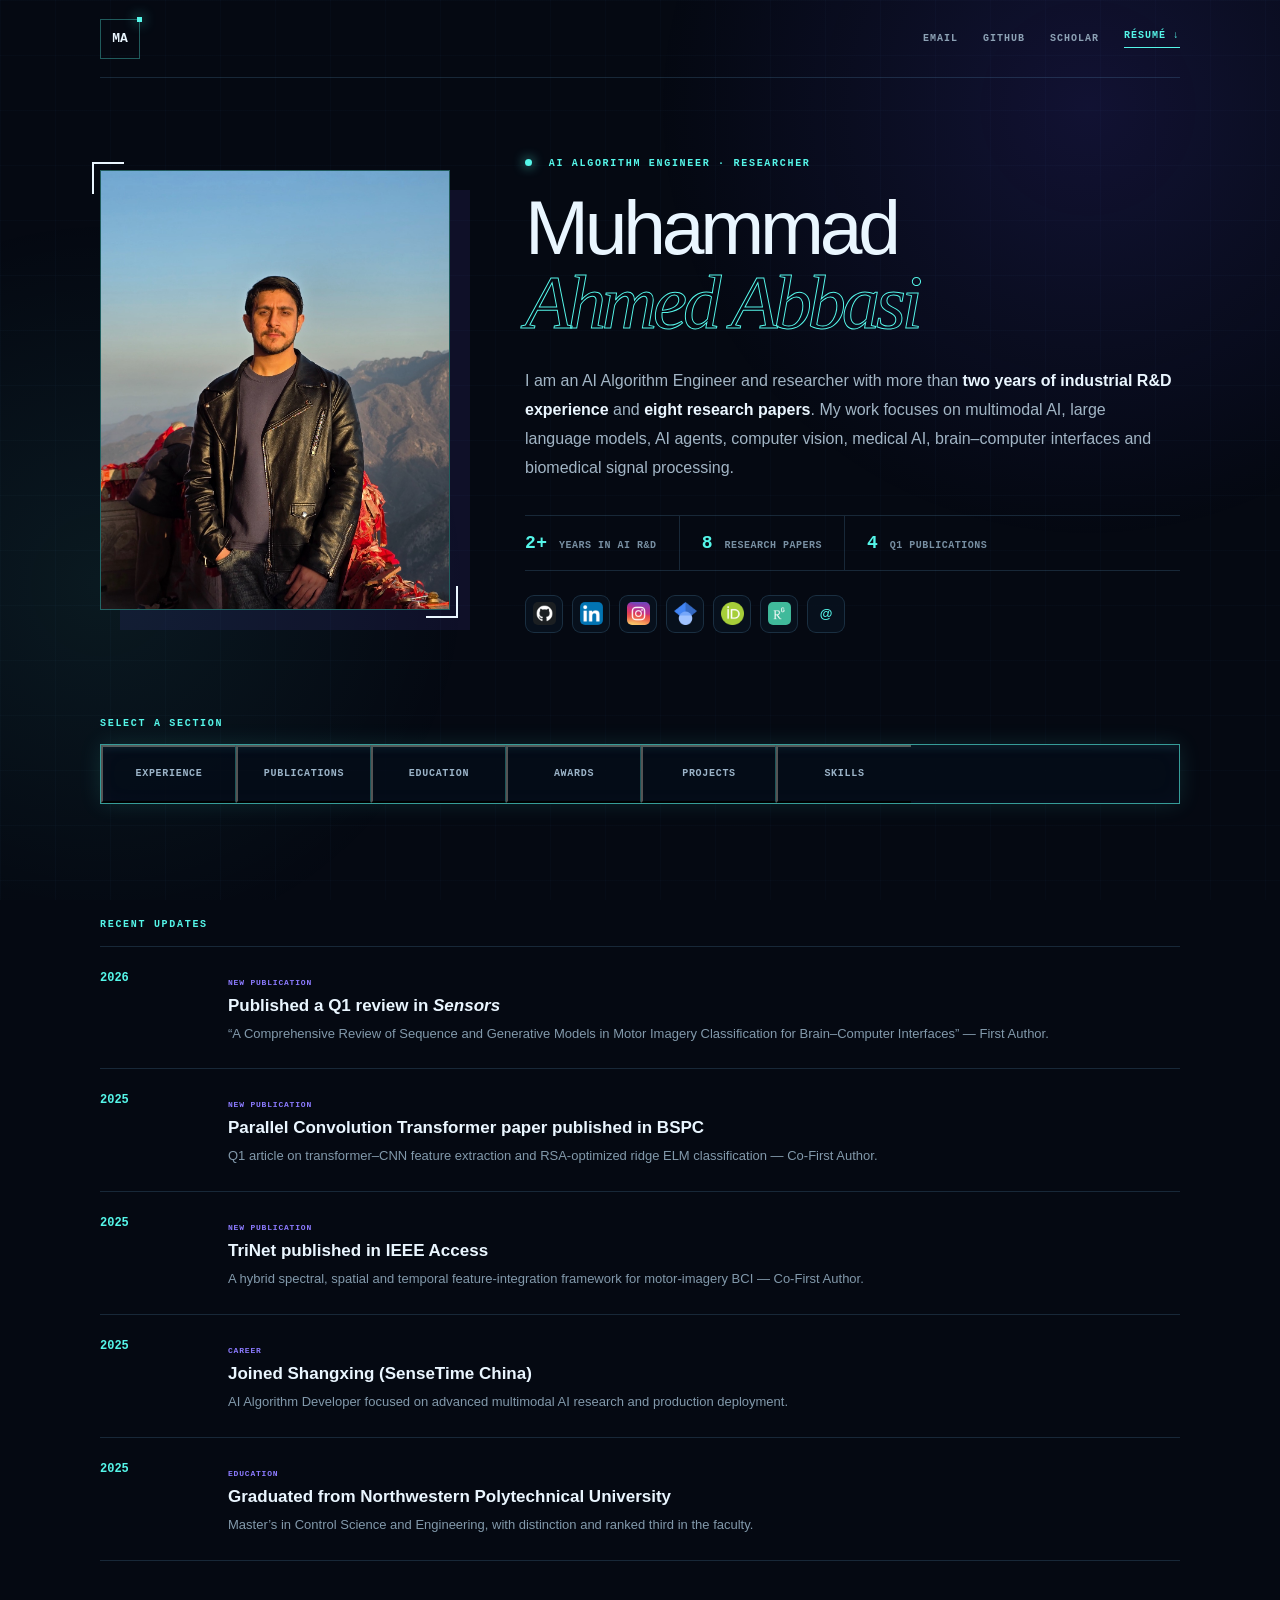
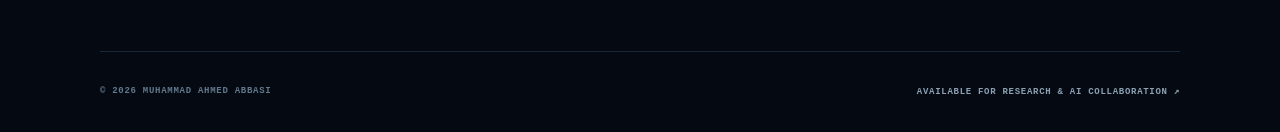
==== commit 6619db16: "Add neon section navigation and cursor glow" ====
--- a/index.html
+++ b/index.html
@@ -1,5 +1,5 @@
 <!doctype html><html lang="en"><head><meta charset="utf-8"><meta name="viewport" content="width=device-width,initial-scale=1"><title>Muhammad Ahmed Abbasi | AI Researcher & Algorithm Engineer</title><meta name="description" content="AI Algorithm Engineer and researcher working across multimodal AI, LLMs, medical intelligence, computer vision and brain-computer interfaces."><link rel="stylesheet" href="styles.css"></head><body><main>
-<div class="ambient" aria-hidden="true"></div>
+<div class="ambient" aria-hidden="true"></div><div class="cursor-glow" data-visible="false" aria-hidden="true"></div>
 <header class="topbar shell"><a class="monogram" href="#" aria-label="Home">MA<span></span></a><div class="links"><a href="mailto:engrahmedabbasi3015@gmail.com">Email</a><a href="https://github.com/MuhammadAhmedAbbasi" target="_blank">GitHub</a><a href="https://scholar.google.com/citations?user=ZfTD7FAAAAAJ&hl=en" target="_blank">Scholar</a><a class="resume" href="resume.html">Résumé ↓</a></div></header>
 <section class="profile shell"><div class="portrait-wrap"><div class="portrait-frame"><img src="ahmed-profile.jpg" alt="Muhammad Ahmed Abbasi in front of a mountain landscape"></div><span class="corner c1"></span><span class="corner c2"></span></div><div class="intro"><p class="status"><i></i> AI ALGORITHM ENGINEER · RESEARCHER</p><h1>Muhammad<br><em>Ahmed Abbasi</em></h1><p class="bio">I am an AI Algorithm Engineer and researcher with more than <strong>two years of industrial R&amp;D experience</strong> and <strong>eight research papers</strong>. My work focuses on multimodal AI, large language models, AI agents, computer vision, medical AI, brain–computer interfaces and biomedical signal processing.</p><div class="quick-stats"><span><b>2+</b> years in AI R&amp;D</span><span><b>8</b> research papers</span><span><b>4</b> Q1 publications</span></div><div class="social-icons" aria-label="Professional and social profiles"><a href="https://github.com/MuhammadAhmedAbbasi" target="_blank" aria-label="GitHub" title="GitHub"><img src="social-github.png" alt=""></a><a href="https://www.linkedin.com/in/muhammad-ahmed-abbasi-739a331a5" target="_blank" aria-label="LinkedIn" title="LinkedIn"><img src="social-linkedin.png" alt=""></a><a href="https://www.instagram.com/ahmedabbasi.ijz/" target="_blank" aria-label="Instagram" title="Instagram"><img src="social-instagram.png" alt=""></a><a href="https://scholar.google.com/citations?hl=en&amp;user=ZfTD7FAAAAAJ" target="_blank" aria-label="Google Scholar" title="Google Scholar"><img src="social-scholar.png" alt=""></a><a href="https://orcid.org/0009-0001-1321-2868" target="_blank" aria-label="ORCID" title="ORCID"><img src="social-orcid.png" alt=""></a><a href="https://www.researchgate.net/profile/Muhammad-Abbasi-46" target="_blank" aria-label="ResearchGate" title="ResearchGate"><img src="social-researchgate.png" alt=""></a><a href="mailto:engrahmedabbasi3015@gmail.com" aria-label="Email" title="Email"><span>@</span></a></div></div></section>
 <section class="explore shell"><p class="section-label">SELECT A SECTION</p><div class="profile-tabs"><div class="tab-list" role="tablist"><button class="tab-button" data-tab="experience">Experience</button><button class="tab-button" data-tab="publications">Publications</button><button class="tab-button" data-tab="education">Education</button><button class="tab-button" data-tab="awards">Awards</button><button class="tab-button" data-tab="projects">Projects</button><button class="tab-button" data-tab="skills">Skills</button></div><div class="tab-panel">
@@ -10,13 +10,13 @@
 <div class="tab-content" id="publications"><div class="publication-cards"><article class="research-card"><div class="research-image"><img src="pub-review.png" alt="Architecture overview for A Comprehensive Review of Sequence and Generative Models in Motor Imagery Classification for Brain–Computer Interfaces"><span>2026</span></div><div class="research-copy"><p class="venue">Sensors · Q1 · First Author</p><h3>A Comprehensive Review of Sequence and Generative Models in Motor Imagery Classification for Brain–Computer Interfaces</h3><p class="authors">Muhammad Ahmed Abbasi, Hafza Faiza Abbasi, Muhammad Arsalan, Danish Khan, A. Annuk, Xiaojun Yu</p><h4>Abstract</h4><p class="abstract">Motor imagery classification is central to brain–computer interfaces, connecting neural intent with external devices. This review examines sequence-oriented, attention-based, hybrid and generative architectures—including RNNs, LSTMs, VAEs, GANs and transformers—across public MI datasets. It compares their strengths, limitations and robustness while addressing inter-subject variation, low signal-to-noise ratio, real-time processing, generalization and computational load.</p><a href="https://doi.org/10.3390/s26165097" target="_blank">View publication ↗</a></div></article><article class="research-card"><div class="research-image"><img src="pub-cter.png" alt="Architecture overview for Motor Imagery Classification Using Parallel Convolution Transformer Based Feature Extraction and RSA Optimized Ridge ELM Classifier"><span>2025</span></div><div class="research-copy"><p class="venue">Biomedical Signal Processing and Control · Q1 · Co-First Author</p><h3>Motor Imagery Classification Using Parallel Convolution Transformer Based Feature Extraction and RSA Optimized Ridge ELM Classifier</h3><p class="authors">Hafza Faiza Abbasi*, Muhammad Ahmed Abbasi*, Muhammad Zulkifal Aziz, Binwen Huang, Zeming Fan, Xiaohua Wu, Xiaojun Yu</p><h4>Abstract</h4><p class="abstract">This work introduces CTER, an end-to-end EEG decoding framework combining a parallel transformer and CNN to capture global dependencies and local temporal features. The fused representation is classified using ridge-regression ELM optimized by the reptile search algorithm. Evaluation across four public BCI datasets demonstrates strong classification performance.</p><a href="https://www.sciencedirect.com/science/article/pii/S1746809425009541" target="_blank">View publication ↗</a></div></article><article class="research-card"><div class="research-image"><img src="pub-trinet.png" alt="Architecture overview for TriNet: A Hybrid Feature Integration Approach for Motor Imagery Classification in Brain–Computer Interfaces"><span>2025</span></div><div class="research-copy"><p class="venue">IEEE Access · Q1 · Co-First Author</p><h3>TriNet: A Hybrid Feature Integration Approach for Motor Imagery Classification in Brain–Computer Interfaces</h3><p class="authors">Hafza Faiza Abbasi*, Muhammad Ahmed Abbasi*, Shen Jianbo, Xiang Liping, Xiaojun Yu</p><h4>Abstract</h4><p class="abstract">TriNet unifies spectral, spatial and temporal EEG representations. FFT extracts spectral information, a spatial transformer captures spatial relationships, and an encoder–decoder branch learns temporal features. Their fused representation is classified with an extreme learning machine and demonstrates strong subject-specific and subject-independent performance.</p><a href="https://ieeexplore.ieee.org/abstract/document/11062813" target="_blank">View publication ↗</a></div></article><article class="research-card"><div class="research-image"><img src="pub-esat.jpg" alt="Architecture overview for E-SAT: An Extreme Learning Machine Based Self-Attention Approach for Decoding Motor Imagery EEG"><span>2024</span></div><div class="research-copy"><p class="venue">Journal of Neural Engineering · Q1 · First Author</p><h3>E-SAT: An Extreme Learning Machine Based Self-Attention Approach for Decoding Motor Imagery EEG</h3><p class="authors">Muhammad Ahmed Abbasi, Hafza Faiza Abbasi, Xiaojun Yu, Muhammad Zulkifal Aziz, Nicole Tye June Yih, Zeming Fan</p><h4>Abstract</h4><p class="abstract">E-SAT uses extreme learning machines to strengthen self-attention feature extraction, improve parameter initialization and classify motor-imagery EEG in an end-to-end setup. Evaluation across six BCI Competition datasets demonstrates strong subject-specific results in binary, multiclass and noisy settings.</p><a href="https://iopscience.iop.org/article/10.1088/1741-2552/ad83f4/meta" target="_blank">View publication ↗</a></div></article><article class="research-card"><div class="research-image"><img src="pub-ccec.png" alt="Architecture overview for A Novel Precisely Designed Compact Convolutional EEG Classifier for Motor Imagery Classification"><span>2024</span></div><div class="research-copy"><p class="venue">Journal of Signal, Image and Video Processing · Q2 · First Author</p><h3>A Novel Precisely Designed Compact Convolutional EEG Classifier for Motor Imagery Classification</h3><p class="authors">Muhammad Ahmed Abbasi, Hafza Faiza Abbasi, Muhammad Zulkifal Aziz, Waseem Haider, Zeming Fan, Xiaojun Yu</p><h4>Abstract</h4><p class="abstract">CCEC is a compact convolutional EEG classifier designed for precise and efficient motor-imagery recognition. Multiscale PCA denoises the signal before a two-step preprocessing method creates tempo-spatial matrices. Benchmark tests show robust subject-specific performance, practical cross-subject adaptation and reliable behavior under noise.</p><a href="https://link.springer.com/article/10.1007/s11760-023-02986-1" target="_blank">View publication ↗</a></div></article><article class="research-card"><div class="research-image"><img src="pub-hybrid.png" alt="Architecture overview for A Hybrid Feature Extraction Technique for Optimized Motor Imagery Classification in BCI"><span>2024</span></div><div class="research-copy"><p class="venue">IEEE ICICN · Best Paper Award · First Author</p><h3>A Hybrid Feature Extraction Technique for Optimized Motor Imagery Classification in BCI</h3><p class="authors">Muhammad Ahmed Abbasi, Hafza Faiza Abbasi, Muhammad Zulkifal Aziz, Junzhe Wang, Xiaohua Wu, Xiaojun Yu</p><h4>Abstract</h4><p class="abstract">The framework combines multiscale PCA denoising with power spectral density, continuous wavelet transform and Hilbert-transform features. These complementary representations are fused and classified using AlexNet, achieving approximately 99.2% accuracy on a public dataset.</p><a href="https://ieeexplore.ieee.org/abstract/document/10392790" target="_blank">View publication ↗</a></div></article></div></div><div class="tab-content" id="education"><div class="detail-list"><article><time>2022 — 2025</time><div><h3>M.Sc. Control Science and Engineering</h3><h4>Northwestern Polytechnical University · 86.7% · Ranked 3rd</h4><p>Thesis focused on efficient ELM and self-attention architectures for motor-imagery EEG analysis. Fully funded by the Chinese Government Scholarship.</p></div></article><article><time>2018 — 2022</time><div><h3>B.Sc. Electrical Engineering</h3><h4>GIK Institute, Pakistan · 82%</h4><p>Core training in electrical engineering, computation, control and intelligent systems.</p></div></article></div></div>
 <div class="tab-content" id="awards"><div class="award-grid"><article><time>2024</time><h3>Yu Wajun Best Scholar Award</h3></article><article><time>2023</time><h3>Best Conference Paper · IEEE ICICN</h3></article><article><time>2022</time><h3>Chinese Government Scholarship</h3></article><article><time>2022</time><h3>Dean’s Honour List · GIK</h3></article></div></div>
 <div class="tab-content" id="projects"><div class="industry-grid">
-<a href="https://github.com/MuhammadAhmedAbbasi/AgenticFinanceManagement" target="_blank"><img src="project-agentic-finance.png" alt="Agentic Finance Management"><div><span>Agentic AI · LangGraph</span><h3>Agentic Finance Management</h3><p>A stateful multi-agent research system that routes requests to financial data, reporting or analysis workflows. Specialized agents retrieve stock prices, income statements and company fundamentals in parallel, then synthesize a structured report.</p><b>Open GitHub repository ↗</b></div></a>
-<a href="https://github.com/MuhammadAhmedAbbasi/SentinelRAG" target="_blank"><img src="project-sentinel-rag.png" alt="SentinelRAG medical intelligence"><div><span>Medical AI · Self-Correcting RAG</span><h3>SentinelRAG: Medical Intelligence with Guardrails</h3><p>A privacy-focused medical assistant with hybrid vector search. It grades evidence, rewrites weak queries and checks answers for hallucinations while supporting text or offline voice input and safe fallback to live search.</p><b>Open GitHub repository ↗</b></div></a>
-<a href="https://github.com/MuhammadAhmedAbbasi/AgenticTravelPlanner" target="_blank"><img src="project-agentic-travel.png" alt="Agentic Travel Planner"><div><span>Multi-Agent Systems · LLM</span><h3>Agentic Travel Planner</h3><p>A two-stage assistant that gathers budget, dates and interests, then activates a planning agent to coordinate flight, distance and web-search tools into a personalized itinerary with real-time updates.</p><b>Open GitHub repository ↗</b></div></a>
+<a href="https://github.com/MuhammadAhmedAbbasi/AgenticFinanceManagement" target="_blank"><img src="project-agentic-finance.webp" alt="Agentic Finance Management"><div><span>Agentic AI · LangGraph</span><h3>Agentic Finance Management</h3><p>A stateful multi-agent research system that routes requests to financial data, reporting or analysis workflows. Specialized agents retrieve stock prices, income statements and company fundamentals in parallel, then synthesize a structured report.</p><b>Open GitHub repository ↗</b></div></a>
+<a href="https://github.com/MuhammadAhmedAbbasi/SentinelRAG" target="_blank"><img src="project-sentinel-rag.webp" alt="SentinelRAG medical intelligence"><div><span>Medical AI · Self-Correcting RAG</span><h3>SentinelRAG: Medical Intelligence with Guardrails</h3><p>A privacy-focused medical assistant with hybrid vector search. It grades evidence, rewrites weak queries and checks answers for hallucinations while supporting text or offline voice input and safe fallback to live search.</p><b>Open GitHub repository ↗</b></div></a>
+<a href="https://github.com/MuhammadAhmedAbbasi/AgenticTravelPlanner" target="_blank"><img src="project-agentic-travel.webp" alt="Agentic Travel Planner"><div><span>Multi-Agent Systems · LLM</span><h3>Agentic Travel Planner</h3><p>A two-stage assistant that gathers budget, dates and interests, then activates a planning agent to coordinate flight, distance and web-search tools into a personalized itinerary with real-time updates.</p><b>Open GitHub repository ↗</b></div></a>
 <a href="https://github.com/MuhammadAhmedAbbasi/Backend_Blind_Assistance" target="_blank"><img src="project-ar.png" alt="AI-Integrated AR Navigation for the Visually Impaired"><div><span>Computer Vision · Assistive AI</span><h3>AI-Integrated AR Navigation for the Visually Impaired</h3><p>An AI-powered navigation system integrated with AR glasses. Computer vision, OpenCV and NLP enable real-time obstacle detection, environmental understanding and spoken guidance.</p><b>Open GitHub repository ↗</b></div></a>
 <a href="https://github.com/MuhammadAhmedAbbasi/Backend_Algorithm_tourism_App" target="_blank"><img src="project-tourism.png" alt="NeuroVoyage tourism recommendation engine"><div><span>Multimodal AI · Recommendation</span><h3>NeuroVoyage: AI-Driven Tourism Recommendation Engine</h3><p>An intelligent tourism backend combining LLMs, speech recognition and computer vision to deliver contextual and personalized travel recommendations.</p><b>Open GitHub repository ↗</b></div></a>
 <a href="https://github.com/MuhammadAhmedAbbasi/Backend_Algorithm_Audio_LLM" target="_blank"><img src="project-mindlingua.png" alt="MindLingua psychiatric insights"><div><span>Medical AI · LLM</span><h3>MindLingua: Bilingual AI for Psychiatric Insights</h3><p>A real-time Chinese–English transcription and correction system for psychiatric sessions that connects with a clinical chatbot and generates structured health reports.</p><b>Open GitHub repository ↗</b></div></a>
 <a href="https://github.com/MuhammadAhmedAbbasi/Backend_Algorithm_PPG_EEG" target="_blank"><img src="project-neuromood.png" alt="NeuroMood emotion mapping"><div><span>Biomedical AI · Multimodal</span><h3>NeuroMood: Emotion Mapping from Brain &amp; Pulse Signals</h3><p>A multimodal EEG and PPG system for identifying emotional states related to depression and anxiety in mental-health research.</p><b>Open GitHub repository ↗</b></div></a></div></div>
 <div class="tab-content" id="skills"><div class="skills-layout"><div class="skill-grid"><span>Python</span><span>PyTorch</span><span>MATLAB</span><span>FastAPI</span><span>LangChain</span><span>LangGraph</span><span>LLMs &amp; RAG</span><span>AI Agents</span><span>Computer Vision</span><span>Multimodal AI</span><span>EEG / PPG</span><span>Signal Processing</span><span>Vision Transformers</span><span>Docker</span><span>Redis</span><span>Kafka</span><span>MySQL</span><span>Vector Databases</span></div><figure class="deep-learning-visual"><img src="deep-learning.gif" alt="Animated deep-learning neural network visualization"><figcaption><span>DEEP LEARNING SYSTEMS</span><p>From multimodal perception and biomedical signals to agentic LLM workflows and production inference.</p></figcaption></figure></div></div>
 </div></div></section><section class="updates shell"><p class="section-label">RECENT UPDATES</p><div class="update-list"><article><time>2026</time><div><span>NEW PUBLICATION</span><h3>Published a Q1 review in <em>Sensors</em></h3><p>“A Comprehensive Review of Sequence and Generative Models in Motor Imagery Classification for Brain–Computer Interfaces” — First Author.</p></div></article><article><time>2025</time><div><span>NEW PUBLICATION</span><h3>Parallel Convolution Transformer paper published in BSPC</h3><p>Q1 article on transformer–CNN feature extraction and RSA-optimized ridge ELM classification — Co-First Author.</p></div></article><article><time>2025</time><div><span>NEW PUBLICATION</span><h3>TriNet published in IEEE Access</h3><p>A hybrid spectral, spatial and temporal feature-integration framework for motor-imagery BCI — Co-First Author.</p></div></article><article><time>2025</time><div><span>CAREER</span><h3>Joined Shangxing (SenseTime China)</h3><p>AI Algorithm Developer focused on advanced multimodal AI research and production deployment.</p></div></article><article><time>2025</time><div><span>EDUCATION</span><h3>Graduated from Northwestern Polytechnical University</h3><p>Master’s in Control Science and Engineering, with distinction and ranked third in the faculty.</p></div></article></div></section><footer class="shell"><span>© 2026 Muhammad Ahmed Abbasi</span><a href="mailto:engrahmedabbasi3015@gmail.com">Available for research &amp; AI collaboration ↗</a></footer></main>
-<script>document.querySelectorAll('.tab-button').forEach(function(btn){btn.addEventListener('click',function(){document.querySelectorAll('.tab-button,.tab-content').forEach(function(el){el.classList.remove('active')});btn.classList.add('active');document.getElementById(btn.dataset.tab).classList.add('active');document.querySelector('.tab-panel').classList.add('open');document.querySelector('.tab-panel').scrollIntoView({behavior:'smooth',block:'nearest'})})})</script></body></html>
+<script>document.querySelectorAll('.tab-button').forEach(function(btn){btn.addEventListener('click',function(){document.querySelectorAll('.tab-button,.tab-content').forEach(function(el){el.classList.remove('active')});btn.classList.add('active');document.getElementById(btn.dataset.tab).classList.add('active');document.querySelector('.tab-panel').classList.add('open');document.querySelector('.tab-panel').scrollIntoView({behavior:'smooth',block:'nearest'})})});(function(){var glow=document.querySelector('.cursor-glow');if(!glow||matchMedia('(pointer: coarse), (prefers-reduced-motion: reduce)').matches)return;var x=-180,y=-180,tx=x,ty=y;function draw(){x+=(tx-x)*.16;y+=(ty-y)*.16;glow.style.transform='translate3d('+x+'px,'+y+'px,0) translate(-50%,-50%)';requestAnimationFrame(draw)}addEventListener('pointermove',function(e){tx=e.clientX;ty=e.clientY;glow.dataset.visible='true'},{passive:true});document.documentElement.addEventListener('mouseleave',function(){glow.dataset.visible='false'});addEventListener('blur',function(){glow.dataset.visible='false'});requestAnimationFrame(draw)})()</script></body></html>
--- a/styles.css
+++ b/styles.css
@@ -1,8 +1,8 @@
 :root{--ink:#eaf6ff;--muted:#8da2b5;--cyan:#55f6e9;--violet:#8c7bff;--navy:#050912;--panel:#0a1220;--line:rgba(123,205,255,.16)}
-*{box-sizing:border-box}html{scroll-behavior:smooth}body{margin:0;background:var(--navy);color:var(--ink);font-family:Arial,Helvetica,sans-serif}a{color:inherit;text-decoration:none}.shell{width:min(1080px,calc(100% - 40px));margin:auto}.ambient{position:fixed;inset:0;z-index:-1;background:radial-gradient(circle at 85% 12%,rgba(89,73,240,.15),transparent 32%),radial-gradient(circle at 8% 65%,rgba(85,246,233,.07),transparent 28%),linear-gradient(rgba(100,180,255,.022) 1px,transparent 1px),linear-gradient(90deg,rgba(100,180,255,.022) 1px,transparent 1px);background-size:auto,auto,55px 55px,55px 55px}
+*{box-sizing:border-box}html{scroll-behavior:smooth}body{margin:0;background:var(--navy);color:var(--ink);font-family:Arial,Helvetica,sans-serif}a{color:inherit;text-decoration:none}.shell{width:min(1080px,calc(100% - 40px));margin:auto}.ambient{position:fixed;inset:0;z-index:-1;background:radial-gradient(circle at 85% 12%,rgba(89,73,240,.15),transparent 32%),radial-gradient(circle at 8% 65%,rgba(85,246,233,.07),transparent 28%),linear-gradient(rgba(100,180,255,.022) 1px,transparent 1px),linear-gradient(90deg,rgba(100,180,255,.022) 1px,transparent 1px);background-size:auto,auto,55px 55px,55px 55px}.cursor-glow{position:fixed;left:0;top:0;width:132px;height:132px;border-radius:50%;pointer-events:none;z-index:60;opacity:0;will-change:transform,opacity;mix-blend-mode:screen;filter:blur(12px);background:radial-gradient(circle at 38% 38%,rgba(216,255,252,.5) 0,rgba(85,246,233,.28) 18%,rgba(74,190,255,.18) 38%,rgba(140,123,255,.13) 56%,transparent 72%);box-shadow:0 0 24px rgba(85,246,233,.1);transition:opacity .42s ease}.cursor-glow[data-visible=true]{opacity:.72}@media(pointer:coarse),(prefers-reduced-motion:reduce){.cursor-glow{display:none}}
 .topbar{height:78px;display:flex;align-items:center;justify-content:space-between;border-bottom:1px solid var(--line)}.monogram{width:40px;height:40px;display:grid;place-items:center;border:1px solid rgba(85,246,233,.35);font:800 13px monospace;position:relative}.monogram span{position:absolute;width:5px;height:5px;background:var(--cyan);right:-3px;top:-3px;box-shadow:0 0 13px var(--cyan)}.links{display:flex;gap:25px;align-items:center;font:700 10px monospace;letter-spacing:.1em;text-transform:uppercase;color:#8da2b5}.links a:hover{color:var(--cyan)}.links .resume{color:var(--cyan);border-bottom:1px solid var(--cyan);padding-bottom:6px}
 .profile{display:grid;grid-template-columns:350px 1fr;gap:75px;align-items:center;padding:70px 0 75px}.portrait-wrap{position:relative}.portrait-frame{height:440px;overflow:hidden;border:1px solid rgba(85,246,233,.35);box-shadow:20px 20px 0 rgba(83,72,190,.13)}.portrait-frame img{width:100%;height:100%;object-fit:cover;object-position:center 42%;filter:saturate(.88) contrast(1.03)}.corner{position:absolute;width:32px;height:32px;border-color:var(--cyan)}.c1{top:-8px;left:-8px;border-top:2px solid;border-left:2px solid}.c2{right:-8px;bottom:-8px;border-right:2px solid;border-bottom:2px solid}.status,.section-label{font:700 10px monospace;letter-spacing:.17em;color:var(--cyan);text-transform:uppercase}.status i{display:inline-block;width:7px;height:7px;background:var(--cyan);border-radius:50%;margin-right:9px;box-shadow:0 0 12px var(--cyan)}h1{font-size:clamp(52px,6vw,78px);letter-spacing:-.055em;line-height:.96;margin:22px 0 28px;font-weight:500}h1 em{font-family:Georgia,serif;color:transparent;-webkit-text-stroke:1px var(--cyan);font-weight:400}.bio{max-width:650px;color:#a2b5c5;font-size:16px;line-height:1.8}.bio strong{color:var(--ink)}.quick-stats{display:flex;gap:0;margin-top:32px;border-top:1px solid var(--line);border-bottom:1px solid var(--line)}.quick-stats span{padding:17px 22px 17px 0;margin-right:22px;border-right:1px solid var(--line);font:600 10px monospace;color:#788fa2;text-transform:uppercase;letter-spacing:.05em}.quick-stats span:last-child{border:0}.quick-stats b{color:var(--cyan);font-size:18px;margin-right:5px}
-.explore{padding-bottom:85px}.section-label{margin-bottom:15px}.profile-tabs{gap:0!important}.tab-list{width:100%!important;height:auto!important;justify-content:flex-start!important;gap:0!important;border:1px solid var(--line);background:rgba(8,16,29,.7)!important;padding:0!important;border-radius:0!important;overflow-x:auto}.tab-list button{flex:1!important;min-width:135px;height:58px!important;border-radius:0!important;border-right:1px solid var(--line)!important;color:#879caf!important;background:transparent!important;font:700 10px monospace!important;letter-spacing:.07em;text-transform:uppercase}.tab-list button:last-child{border-right:0!important}.tab-list button.active{color:var(--cyan)!important;background:rgba(85,246,233,.07)!important}.tab-list button.active:after{background:var(--cyan)!important;bottom:0!important}.tab-panel{min-height:360px;border:1px solid var(--line);border-top:0;background:linear-gradient(135deg,rgba(12,22,38,.86),rgba(6,11,20,.76));padding:30px 35px}
+.explore{padding-bottom:85px}.section-label{margin-bottom:15px}.profile-tabs{gap:0!important}.tab-list{position:relative;width:100%!important;height:auto!important;justify-content:flex-start!important;gap:0!important;border:1px solid rgba(85,246,233,.62)!important;background:rgba(5,13,24,.88)!important;padding:0!important;border-radius:0!important;overflow-x:auto;box-shadow:0 0 22px rgba(85,246,233,.12),inset 0 0 22px rgba(140,123,255,.035)}.tab-list:before{content:"";position:absolute;inset:-1px;pointer-events:none;background:linear-gradient(90deg,var(--cyan),rgba(140,123,255,.82),var(--cyan)) top/100% 1px no-repeat;filter:drop-shadow(0 0 5px rgba(85,246,233,.75))}.tab-list button{flex:1!important;min-width:135px;height:58px!important;border-radius:0!important;border-right:1px solid rgba(85,246,233,.32)!important;color:#9bb4c8!important;background:transparent!important;font:700 10px monospace!important;letter-spacing:.07em;text-transform:uppercase;transition:color .2s,background .2s,text-shadow .2s}.tab-list button:last-child{border-right:0!important}.tab-list button:hover{color:#d7fffb!important;background:rgba(85,246,233,.055)!important;text-shadow:0 0 9px rgba(85,246,233,.7)}.tab-list button.active{color:var(--cyan)!important;background:linear-gradient(135deg,rgba(85,246,233,.13),rgba(140,123,255,.09))!important;text-shadow:0 0 10px rgba(85,246,233,.82);box-shadow:inset 0 -2px 0 var(--cyan)}.tab-list button.active:after{background:var(--cyan)!important;bottom:0!important;box-shadow:0 0 9px var(--cyan)}.tab-panel{min-height:360px;border:1px solid var(--line);border-top:0;background:linear-gradient(135deg,rgba(12,22,38,.86),rgba(6,11,20,.76));padding:30px 35px}
 .detail-list article{display:grid;grid-template-columns:145px 1fr;gap:30px;padding:22px 0;border-bottom:1px solid var(--line)}.detail-list article:first-child{padding-top:5px}.detail-list article:last-child{border-bottom:0}.detail-list time,.award-grid time{font:700 10px monospace;color:var(--cyan);letter-spacing:.06em}.detail-list h3{margin:0 0 6px;font-size:19px}.detail-list h4{margin:0;color:#8399ab;font-size:12px;font-weight:600}.detail-list p{color:#8fa4b5;font-size:13px;line-height:1.65;margin:11px 0 0;max-width:750px}.more-link{display:inline-block;margin:24px 0 5px;color:var(--cyan);font:700 10px monospace;text-transform:uppercase;border-bottom:1px solid var(--cyan);padding-bottom:7px}.award-grid,.project-grid{display:grid;grid-template-columns:1fr 1fr;gap:12px}.award-grid article,.project-grid a{border:1px solid var(--line);padding:24px;background:rgba(8,16,29,.55);min-height:130px}.award-grid h3,.project-grid h3{margin:17px 0 0;font-size:17px}.project-grid a{position:relative;transition:.2s}.project-grid a:hover{border-color:rgba(85,246,233,.5);transform:translateY(-2px)}.project-grid>a>span{position:absolute;right:20px;color:var(--cyan)}.project-grid p{color:#8ea4b5;font-size:13px;line-height:1.6}.project-grid small{font:700 8px monospace;color:var(--cyan);text-transform:uppercase;letter-spacing:.08em}.skill-grid{display:flex;flex-wrap:wrap;gap:10px}.skill-grid span{padding:13px 16px;border:1px solid var(--line);font:700 10px monospace;color:#9bb0c0;background:rgba(8,16,29,.55)}
 footer{min-height:80px;border-top:1px solid var(--line);display:flex;justify-content:space-between;align-items:center;color:#61798c;font:700 9px monospace;text-transform:uppercase;letter-spacing:.08em}footer a{color:#8ba1b3}footer a:hover{color:var(--cyan)}
 @media(max-width:800px){.profile{grid-template-columns:280px 1fr;gap:40px}.portrait-frame{height:370px}.quick-stats{flex-wrap:wrap}.quick-stats span{padding-block:12px}h1{font-size:50px}}
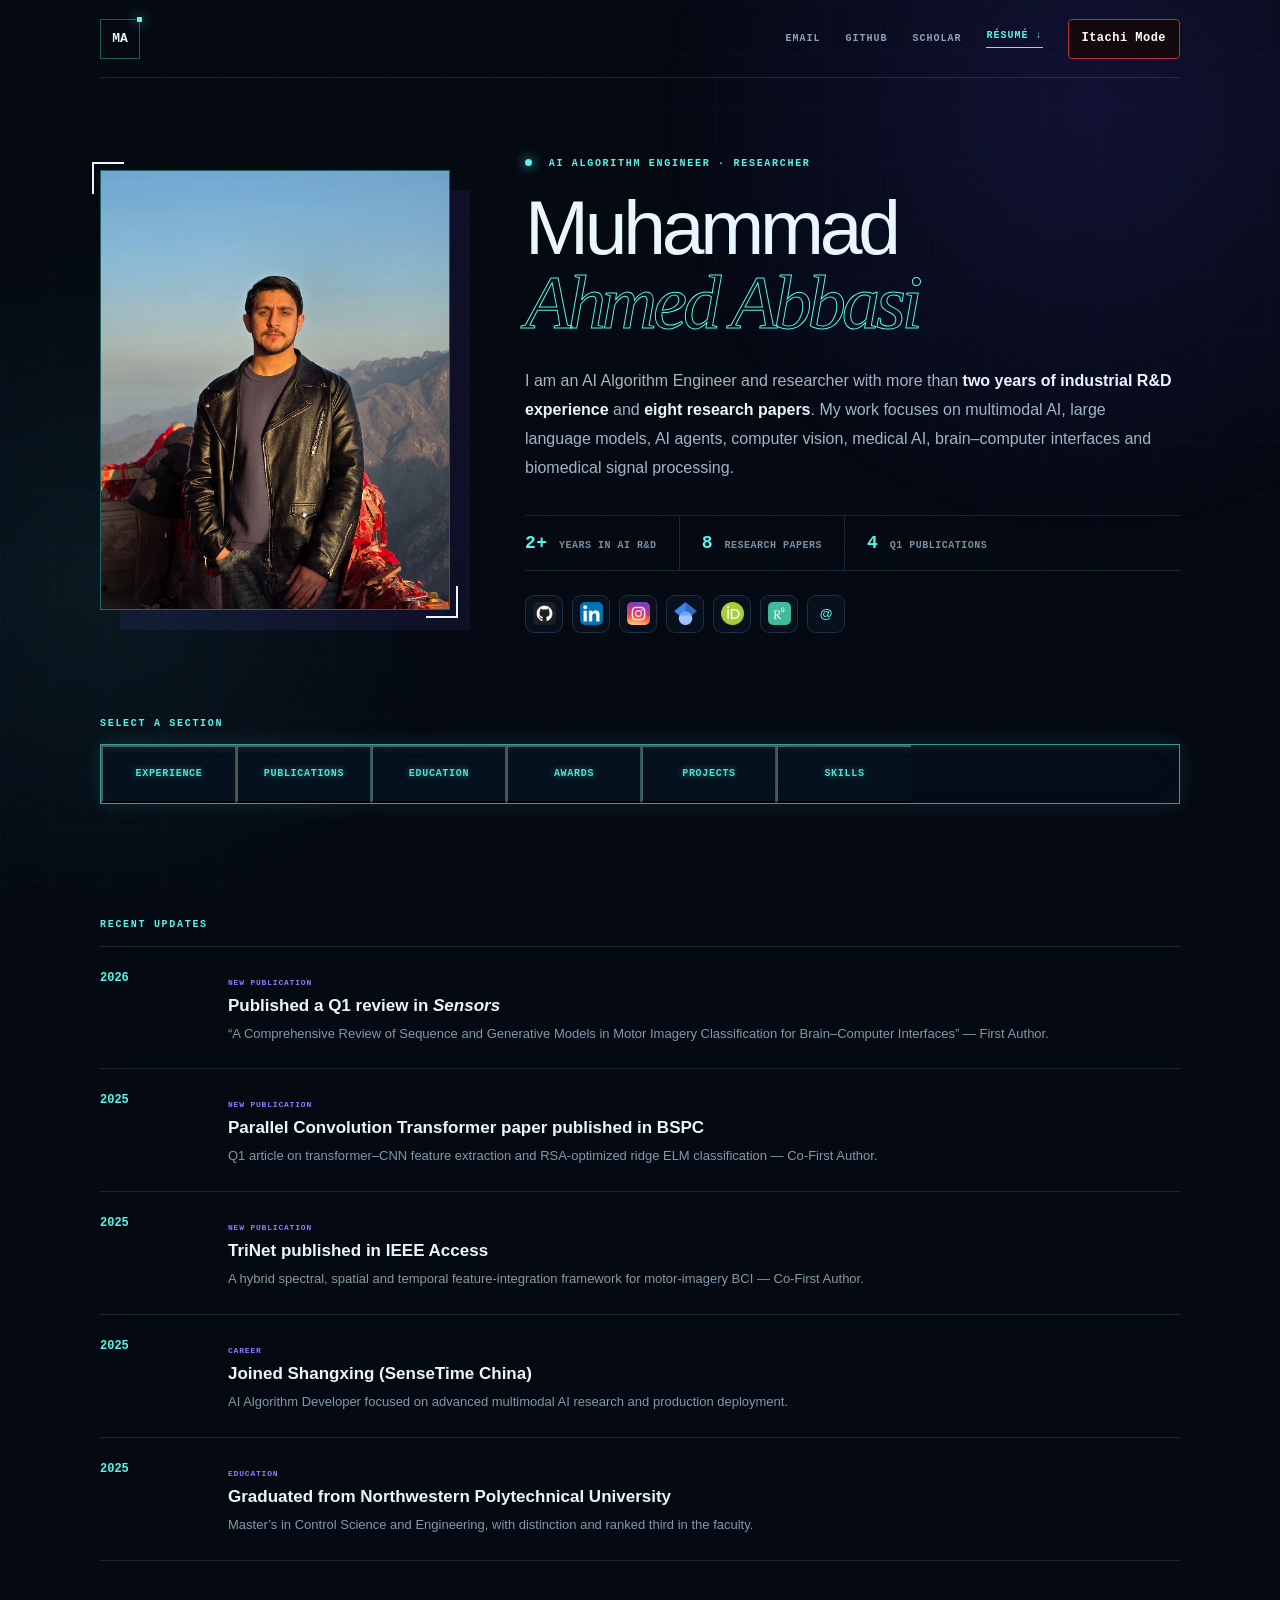
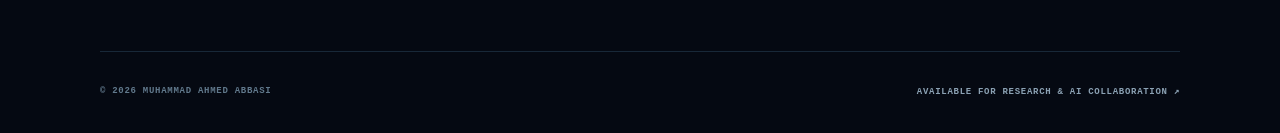
==== commit 3a11da54: "Add opt-in Itachi mode with cinematic entrance and interactive bats" ====
--- a/index.html
+++ b/index.html
@@ -1,4 +1,6 @@
 <!doctype html><html lang="en"><head><meta charset="utf-8"><meta name="viewport" content="width=device-width,initial-scale=1"><title>Muhammad Ahmed Abbasi | AI Researcher & Algorithm Engineer</title><meta name="description" content="AI Algorithm Engineer and researcher working across multimodal AI, LLMs, medical intelligence, computer vision and brain-computer interfaces."><link rel="stylesheet" href="styles.css"></head><body><main>
+<link rel="stylesheet" href="itachi-mode.css">
+<script src="itachi-mode.js" defer></script>
 <div class="ambient" aria-hidden="true"></div><div class="cursor-glow" data-visible="false" aria-hidden="true"></div>
 <header class="topbar shell"><a class="monogram" href="#" aria-label="Home">MA<span></span></a><div class="links"><a href="mailto:engrahmedabbasi3015@gmail.com">Email</a><a href="https://github.com/MuhammadAhmedAbbasi" target="_blank">GitHub</a><a href="https://scholar.google.com/citations?user=ZfTD7FAAAAAJ&hl=en" target="_blank">Scholar</a><a class="resume" href="resume.html">Résumé ↓</a></div></header>
 <section class="profile shell"><div class="portrait-wrap"><div class="portrait-frame"><img src="ahmed-profile.jpg" alt="Muhammad Ahmed Abbasi in front of a mountain landscape"></div><span class="corner c1"></span><span class="corner c2"></span></div><div class="intro"><p class="status"><i></i> AI ALGORITHM ENGINEER · RESEARCHER</p><h1>Muhammad<br><em>Ahmed Abbasi</em></h1><p class="bio">I am an AI Algorithm Engineer and researcher with more than <strong>two years of industrial R&amp;D experience</strong> and <strong>eight research papers</strong>. My work focuses on multimodal AI, large language models, AI agents, computer vision, medical AI, brain–computer interfaces and biomedical signal processing.</p><div class="quick-stats"><span><b>2+</b> years in AI R&amp;D</span><span><b>8</b> research papers</span><span><b>4</b> Q1 publications</span></div><div class="social-icons" aria-label="Professional and social profiles"><a href="https://github.com/MuhammadAhmedAbbasi" target="_blank" aria-label="GitHub" title="GitHub"><img src="social-github.png" alt=""></a><a href="https://www.linkedin.com/in/muhammad-ahmed-abbasi-739a331a5" target="_blank" aria-label="LinkedIn" title="LinkedIn"><img src="social-linkedin.png" alt=""></a><a href="https://www.instagram.com/ahmedabbasi.ijz/" target="_blank" aria-label="Instagram" title="Instagram"><img src="social-instagram.png" alt=""></a><a href="https://scholar.google.com/citations?hl=en&amp;user=ZfTD7FAAAAAJ" target="_blank" aria-label="Google Scholar" title="Google Scholar"><img src="social-scholar.png" alt=""></a><a href="https://orcid.org/0009-0001-1321-2868" target="_blank" aria-label="ORCID" title="ORCID"><img src="social-orcid.png" alt=""></a><a href="https://www.researchgate.net/profile/Muhammad-Abbasi-46" target="_blank" aria-label="ResearchGate" title="ResearchGate"><img src="social-researchgate.png" alt=""></a><a href="mailto:engrahmedabbasi3015@gmail.com" aria-label="Email" title="Email"><span>@</span></a></div></div></section>
--- a/styles.css
+++ b/styles.css
@@ -20,3 +20,4 @@
 .industry-grid>a{display:flex;flex-direction:column}.industry-grid>a:hover{box-shadow:0 14px 32px rgba(0,0,0,.2);transform:translateY(-3px)}.industry-grid img{background:#08111f}.industry-grid>a>div{display:flex;flex-direction:column;align-items:flex-start;height:100%}.industry-grid span{color:var(--violet);letter-spacing:.06em}.industry-grid p{margin:0}.industry-grid b{margin-top:auto;padding-top:19px;color:var(--cyan);font:700 9px monospace;text-transform:uppercase;border-bottom:1px solid rgba(85,246,233,.6);padding-bottom:5px}
 .skills-layout{display:grid;gap:24px}.deep-learning-visual{position:relative;margin:0;border:1px solid var(--line);overflow:hidden;background:#061426;min-height:235px}.deep-learning-visual img{display:block;width:100%;height:235px;object-fit:cover}.deep-learning-visual figcaption{position:absolute;right:35px;top:50%;transform:translateY(-50%);width:41%;padding-left:25px;border-left:1px solid rgba(85,246,233,.45)}.deep-learning-visual figcaption span{font:800 9px monospace;letter-spacing:.13em;color:var(--cyan)}.deep-learning-visual figcaption p{color:#b4c7d5;font-size:14px;line-height:1.65;margin:10px 0 0;text-shadow:0 1px 3px #061426}
 @media(max-width:650px){.experience-list article{grid-template-columns:1fr;gap:9px}.deep-learning-visual img{opacity:.55;object-position:left}.deep-learning-visual figcaption{right:18px;width:58%;padding-left:14px}.deep-learning-visual figcaption p{font-size:12px}.tab-panel{min-height:auto}}
+.tab-list button{color:rgba(85,246,233,.9)!important;background:rgba(85,246,233,.018)!important;cursor:pointer;text-shadow:0 0 7px rgba(85,246,233,.48)}
--- a/itachi-mode.css
+++ b/itachi-mode.css
@@ -0,0 +1,8 @@
+/* Opt-in theme. All original portfolio styles remain the default. */
+.itachi-controls{display:flex;align-items:center;gap:8px}.itachi-button,.itachi-skip{font:600 12px/1.2 monospace;letter-spacing:.04em;padding:11px 13px;border:1px solid #b72c41;background:#14090d;color:#fff;cursor:pointer;border-radius:4px;min-height:40px}.itachi-button:hover{background:#3a0d17}.itachi-button:focus-visible,.itachi-skip:focus-visible{outline:2px solid white;outline-offset:4px}.itachi-button:disabled{opacity:.6;cursor:wait}.itachi-sound[hidden],.itachi-stage[hidden],.itachi-overlay[hidden]{display:none}.itachi-message{position:absolute;width:1px;height:1px;overflow:hidden;clip-path:inset(50%)}
+body.itachi-mode{--ink:#f7f4f5;--muted:#bcb5b8;--cyan:#ff405b;--violet:#e8e0e3;--navy:#050405;--panel:#100a0d;--line:rgba(220,52,77,.28);background:#050405;color:var(--ink)}
+.itachi-mode .ambient{background:radial-gradient(ellipse at 50% 0,rgba(125,5,29,.23),transparent 55%)}.itachi-mode .cursor-glow{display:none}.itachi-mode h1 em{color:#fff;-webkit-text-stroke:0;text-shadow:0 0 32px #940d2b66}.itachi-mode .portrait-frame{border-color:#bb233c;box-shadow:16px 16px 0 #5b0c1b44,0 0 70px #a4102430}.itachi-mode .portrait-frame img{filter:grayscale(1) contrast(1.08)}.itachi-mode .monogram{border-color:#ae2941}.itachi-mode .bio,.itachi-mode .quick-stats span,.itachi-mode .links,.itachi-mode .experience-list li,.itachi-mode .experience-list h4,.itachi-mode .research-copy .authors,.itachi-mode .research-copy .abstract,.itachi-mode .industry-grid p,.itachi-mode .detail-list p,.itachi-mode .detail-list h4,.itachi-mode .update-list p,.itachi-mode footer,.itachi-mode footer a{color:#bcb5b8}.itachi-mode .experience-meta{color:#bcb5b8!important}.itachi-mode .tab-list{border-color:#aa263e!important;background:#10090d!important;box-shadow:0 0 24px #7d0e2233}.itachi-mode .tab-list:before{background:#b82a44;filter:none;height:1px}.itachi-mode .tab-list button{color:#e1d8dc!important;background:transparent!important;border-right-color:#612332!important;text-shadow:none}.itachi-mode .tab-list button:hover,.itachi-mode .tab-list button.active{color:#fff!important;background:#501021!important;text-shadow:none;box-shadow:inset 0 -2px #ff405b}.itachi-mode .tab-panel,.itachi-mode .research-card,.itachi-mode .industry-grid>a,.itachi-mode .award-grid article,.itachi-mode .skill-grid span,.itachi-mode .social-icons a{background:#100b0e;color:#dcd5d8}.itachi-mode .social-icons img{filter:grayscale(1)}.itachi-mode .social-icons a:hover{background:#330d17;box-shadow:0 0 15px #a1153233}.itachi-mode .industry-grid>a:hover{border-color:#bb233c}.itachi-mode .industry-grid b{border-color:#8c263b}.itachi-mode .deep-learning-visual{background:#100b0e}.itachi-mode .deep-learning-visual img{filter:grayscale(1)}.itachi-mode .deep-learning-visual figcaption{border-color:#b72c41}.itachi-mode .deep-learning-visual figcaption p{color:#ddd;text-shadow:0 1px 3px #000}.itachi-mode .experience-list li:before{box-shadow:none;background:#ff405b}
+.itachi-stage{height:270px;position:relative;isolation:isolate;overflow:hidden;pointer-events:none;margin-top:12px}.itachi-stage:before{content:"";position:absolute;width:205px;height:205px;left:50%;top:27px;transform:translateX(-50%);border-radius:50%;background:radial-gradient(circle at 40% 35%,#a42037,#510814 70%);box-shadow:0 0 70px #780b2444;z-index:-1}.itachi-stage:after{content:"";position:absolute;left:15%;right:15%;bottom:10px;border-top:2px solid #8e3041;box-shadow:0 0 18px #9d123a66}.itachi-actor{width:250px;height:250px;background-image:url('assets/itachi/poses.png');background-size:300% 100%;background-position:100% 0;background-repeat:no-repeat;filter:drop-shadow(0 5px 10px #0008)}.itachi-stage .itachi-actor{position:absolute;bottom:10px;left:50%;transform:translateX(-50%)}.itachi-mode .profile{padding-top:30px}.itachi-mode.itachi-revealed .profile{animation:itachi-reveal .9s ease both}.itachi-mode.itachi-revealed .explore{animation:itachi-reveal 1.15s ease both}
+.itachi-overlay{position:fixed;inset:0;background:#000;z-index:200;display:grid;place-items:center;overflow:hidden}.itachi-overlay .itachi-actor{width:min(420px,80vw);height:min(420px,80vw);opacity:0;z-index:2}.itachi-overlay[data-scene=descent] .itachi-actor{opacity:1;background-position:0 0;animation:itachi-drop .75s cubic-bezier(.4,0,.85,.55) both}.itachi-overlay[data-scene=land] .itachi-actor{opacity:1;background-position:50% 0;animation:itachi-land .4s ease-out both}.itachi-overlay[data-scene=perch] .itachi-actor{opacity:1;background-position:100% 0}.itachi-overlay[data-scene=perch]{background:radial-gradient(ellipse at center,#310711,#000 65%)}.itachi-overlay.itachi-fade{opacity:0;transition:opacity .65s;pointer-events:none}.itachi-skip{position:absolute;right:24px;bottom:24px;z-index:4;background:#100b0e}.itachi-overlay[data-scene=black] .itachi-skip{opacity:0}.itachi-overlay[data-scene=black] .itachi-skip:focus-visible{opacity:1}.itachi-canvas{position:fixed;inset:0;width:100%;height:100%;z-index:201;pointer-events:none}.itachi-mode .topbar{position:relative;z-index:2}
+@keyframes itachi-drop{from{transform:translate(100px,-85vh) rotate(-16deg)}to{transform:translate(0,0) rotate(0)}}@keyframes itachi-land{0%{transform:scale(1.07,.88)}100%{transform:scale(1)}}@keyframes itachi-reveal{from{opacity:0;transform:translateY(22px)}to{opacity:1;transform:translateY(0)}}
+@media(max-width:800px){.links{gap:12px}.itachi-button{font-size:11px;padding:10px}.itachi-stage{height:240px}.itachi-stage .itachi-actor{width:220px;height:220px}}@media(max-width:480px){.topbar{height:auto;min-height:78px;gap:10px}.links{gap:8px;flex-wrap:wrap;justify-content:flex-end;padding:10px 0}.itachi-controls{gap:5px}.itachi-sound{font-size:10px}.itachi-stage{height:220px}.itachi-stage .itachi-actor{width:200px;height:200px}.itachi-stage:before{width:175px;height:175px}.itachi-mode .profile{padding-top:22px}}@media(prefers-reduced-motion:reduce){.itachi-actor,.itachi-revealed .profile,.itachi-revealed .explore{animation:none!important}.itachi-canvas{display:none}}
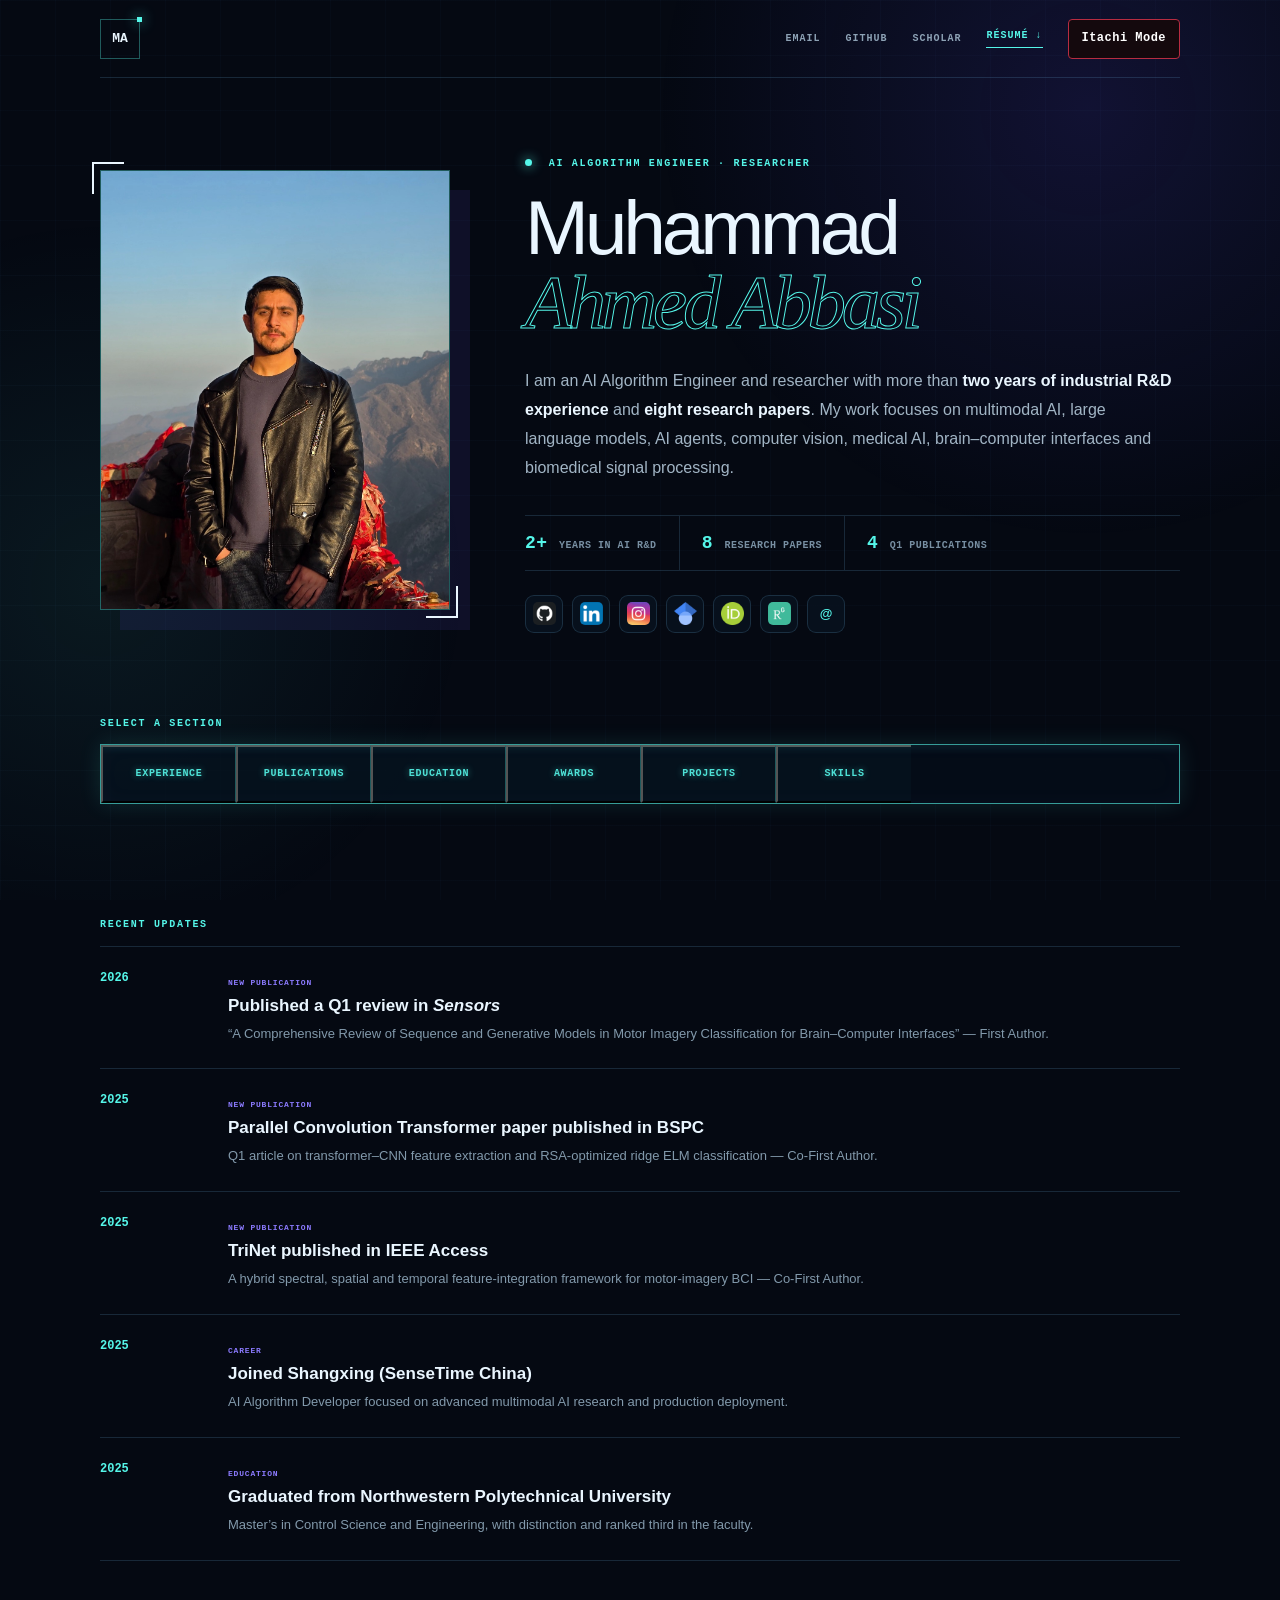
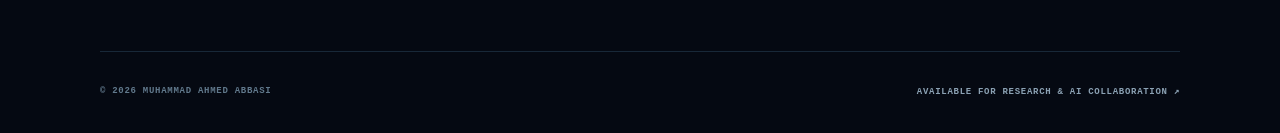
==== commit f7ed7914: "new offline updates" ====
--- a/index.html
+++ b/index.html
@@ -1,6 +1,6 @@
 <!doctype html><html lang="en"><head><meta charset="utf-8"><meta name="viewport" content="width=device-width,initial-scale=1"><title>Muhammad Ahmed Abbasi | AI Researcher & Algorithm Engineer</title><meta name="description" content="AI Algorithm Engineer and researcher working across multimodal AI, LLMs, medical intelligence, computer vision and brain-computer interfaces."><link rel="stylesheet" href="styles.css"></head><body><main>
-<link rel="stylesheet" href="itachi-mode.css">
-<script src="itachi-mode.js" defer></script>
+<link rel="stylesheet" href="itachi-mode.css?v=storm-3">
+<script src="itachi-mode.js?v=storm-3" defer></script>
 <div class="ambient" aria-hidden="true"></div><div class="cursor-glow" data-visible="false" aria-hidden="true"></div>
 <header class="topbar shell"><a class="monogram" href="#" aria-label="Home">MA<span></span></a><div class="links"><a href="mailto:engrahmedabbasi3015@gmail.com">Email</a><a href="https://github.com/MuhammadAhmedAbbasi" target="_blank">GitHub</a><a href="https://scholar.google.com/citations?user=ZfTD7FAAAAAJ&hl=en" target="_blank">Scholar</a><a class="resume" href="resume.html">Résumé ↓</a></div></header>
 <section class="profile shell"><div class="portrait-wrap"><div class="portrait-frame"><img src="ahmed-profile.jpg" alt="Muhammad Ahmed Abbasi in front of a mountain landscape"></div><span class="corner c1"></span><span class="corner c2"></span></div><div class="intro"><p class="status"><i></i> AI ALGORITHM ENGINEER · RESEARCHER</p><h1>Muhammad<br><em>Ahmed Abbasi</em></h1><p class="bio">I am an AI Algorithm Engineer and researcher with more than <strong>two years of industrial R&amp;D experience</strong> and <strong>eight research papers</strong>. My work focuses on multimodal AI, large language models, AI agents, computer vision, medical AI, brain–computer interfaces and biomedical signal processing.</p><div class="quick-stats"><span><b>2+</b> years in AI R&amp;D</span><span><b>8</b> research papers</span><span><b>4</b> Q1 publications</span></div><div class="social-icons" aria-label="Professional and social profiles"><a href="https://github.com/MuhammadAhmedAbbasi" target="_blank" aria-label="GitHub" title="GitHub"><img src="social-github.png" alt=""></a><a href="https://www.linkedin.com/in/muhammad-ahmed-abbasi-739a331a5" target="_blank" aria-label="LinkedIn" title="LinkedIn"><img src="social-linkedin.png" alt=""></a><a href="https://www.instagram.com/ahmedabbasi.ijz/" target="_blank" aria-label="Instagram" title="Instagram"><img src="social-instagram.png" alt=""></a><a href="https://scholar.google.com/citations?hl=en&amp;user=ZfTD7FAAAAAJ" target="_blank" aria-label="Google Scholar" title="Google Scholar"><img src="social-scholar.png" alt=""></a><a href="https://orcid.org/0009-0001-1321-2868" target="_blank" aria-label="ORCID" title="ORCID"><img src="social-orcid.png" alt=""></a><a href="https://www.researchgate.net/profile/Muhammad-Abbasi-46" target="_blank" aria-label="ResearchGate" title="ResearchGate"><img src="social-researchgate.png" alt=""></a><a href="mailto:engrahmedabbasi3015@gmail.com" aria-label="Email" title="Email"><span>@</span></a></div></div></section>
--- a/itachi-mode.css
+++ b/itachi-mode.css
@@ -1,8 +1,29 @@
 /* Opt-in theme. All original portfolio styles remain the default. */
 .itachi-controls{display:flex;align-items:center;gap:8px}.itachi-button,.itachi-skip{font:600 12px/1.2 monospace;letter-spacing:.04em;padding:11px 13px;border:1px solid #b72c41;background:#14090d;color:#fff;cursor:pointer;border-radius:4px;min-height:40px}.itachi-button:hover{background:#3a0d17}.itachi-button:focus-visible,.itachi-skip:focus-visible{outline:2px solid white;outline-offset:4px}.itachi-button:disabled{opacity:.6;cursor:wait}.itachi-sound[hidden],.itachi-stage[hidden],.itachi-overlay[hidden]{display:none}.itachi-message{position:absolute;width:1px;height:1px;overflow:hidden;clip-path:inset(50%)}
 body.itachi-mode{--ink:#f7f4f5;--muted:#bcb5b8;--cyan:#ff405b;--violet:#e8e0e3;--navy:#050405;--panel:#100a0d;--line:rgba(220,52,77,.28);background:#050405;color:var(--ink)}
-.itachi-mode .ambient{background:radial-gradient(ellipse at 50% 0,rgba(125,5,29,.23),transparent 55%)}.itachi-mode .cursor-glow{display:none}.itachi-mode h1 em{color:#fff;-webkit-text-stroke:0;text-shadow:0 0 32px #940d2b66}.itachi-mode .portrait-frame{border-color:#bb233c;box-shadow:16px 16px 0 #5b0c1b44,0 0 70px #a4102430}.itachi-mode .portrait-frame img{filter:grayscale(1) contrast(1.08)}.itachi-mode .monogram{border-color:#ae2941}.itachi-mode .bio,.itachi-mode .quick-stats span,.itachi-mode .links,.itachi-mode .experience-list li,.itachi-mode .experience-list h4,.itachi-mode .research-copy .authors,.itachi-mode .research-copy .abstract,.itachi-mode .industry-grid p,.itachi-mode .detail-list p,.itachi-mode .detail-list h4,.itachi-mode .update-list p,.itachi-mode footer,.itachi-mode footer a{color:#bcb5b8}.itachi-mode .experience-meta{color:#bcb5b8!important}.itachi-mode .tab-list{border-color:#aa263e!important;background:#10090d!important;box-shadow:0 0 24px #7d0e2233}.itachi-mode .tab-list:before{background:#b82a44;filter:none;height:1px}.itachi-mode .tab-list button{color:#e1d8dc!important;background:transparent!important;border-right-color:#612332!important;text-shadow:none}.itachi-mode .tab-list button:hover,.itachi-mode .tab-list button.active{color:#fff!important;background:#501021!important;text-shadow:none;box-shadow:inset 0 -2px #ff405b}.itachi-mode .tab-panel,.itachi-mode .research-card,.itachi-mode .industry-grid>a,.itachi-mode .award-grid article,.itachi-mode .skill-grid span,.itachi-mode .social-icons a{background:#100b0e;color:#dcd5d8}.itachi-mode .social-icons img{filter:grayscale(1)}.itachi-mode .social-icons a:hover{background:#330d17;box-shadow:0 0 15px #a1153233}.itachi-mode .industry-grid>a:hover{border-color:#bb233c}.itachi-mode .industry-grid b{border-color:#8c263b}.itachi-mode .deep-learning-visual{background:#100b0e}.itachi-mode .deep-learning-visual img{filter:grayscale(1)}.itachi-mode .deep-learning-visual figcaption{border-color:#b72c41}.itachi-mode .deep-learning-visual figcaption p{color:#ddd;text-shadow:0 1px 3px #000}.itachi-mode .experience-list li:before{box-shadow:none;background:#ff405b}
+.itachi-mode .ambient{background:radial-gradient(ellipse at 50% 0,rgba(125,5,29,.23),transparent 55%)}.itachi-mode .cursor-glow{display:none}.itachi-mode h1 em{color:#fff;-webkit-text-stroke:0;text-shadow:0 0 32px #940d2b66}.itachi-mode .portrait-frame{border-color:#bb233c;box-shadow:16px 16px 0 #5b0c1b44,0 0 70px #a4102430}.itachi-mode .monogram{border-color:#ae2941}.itachi-mode .bio,.itachi-mode .quick-stats span,.itachi-mode .links,.itachi-mode .experience-list li,.itachi-mode .experience-list h4,.itachi-mode .research-copy .authors,.itachi-mode .research-copy .abstract,.itachi-mode .industry-grid p,.itachi-mode .detail-list p,.itachi-mode .detail-list h4,.itachi-mode .update-list p,.itachi-mode footer,.itachi-mode footer a{color:#bcb5b8}.itachi-mode .experience-meta{color:#bcb5b8!important}.itachi-mode .tab-list{border-color:#aa263e!important;background:#10090d!important;box-shadow:0 0 24px #7d0e2233}.itachi-mode .tab-list:before{background:#b82a44;filter:none;height:1px}.itachi-mode .tab-list button{color:#e1d8dc!important;background:transparent!important;border-right-color:#612332!important;text-shadow:none}.itachi-mode .tab-list button:hover,.itachi-mode .tab-list button.active{color:#fff!important;background:#501021!important;text-shadow:none;box-shadow:inset 0 -2px #ff405b}.itachi-mode .tab-panel,.itachi-mode .research-card,.itachi-mode .industry-grid>a,.itachi-mode .award-grid article,.itachi-mode .skill-grid span,.itachi-mode .social-icons a{background:#100b0e;color:#dcd5d8}.itachi-mode .social-icons a:hover{background:#330d17;box-shadow:0 0 15px #a1153233}.itachi-mode .industry-grid>a:hover{border-color:#bb233c}.itachi-mode .industry-grid b{border-color:#8c263b}.itachi-mode .deep-learning-visual{background:#100b0e}.itachi-mode .deep-learning-visual figcaption{border-color:#b72c41}.itachi-mode .deep-learning-visual figcaption p{color:#ddd;text-shadow:0 1px 3px #000}.itachi-mode .experience-list li:before{box-shadow:none;background:#ff405b}
 .itachi-stage{height:270px;position:relative;isolation:isolate;overflow:hidden;pointer-events:none;margin-top:12px}.itachi-stage:before{content:"";position:absolute;width:205px;height:205px;left:50%;top:27px;transform:translateX(-50%);border-radius:50%;background:radial-gradient(circle at 40% 35%,#a42037,#510814 70%);box-shadow:0 0 70px #780b2444;z-index:-1}.itachi-stage:after{content:"";position:absolute;left:15%;right:15%;bottom:10px;border-top:2px solid #8e3041;box-shadow:0 0 18px #9d123a66}.itachi-actor{width:250px;height:250px;background-image:url('assets/itachi/poses.png');background-size:300% 100%;background-position:100% 0;background-repeat:no-repeat;filter:drop-shadow(0 5px 10px #0008)}.itachi-stage .itachi-actor{position:absolute;bottom:10px;left:50%;transform:translateX(-50%)}.itachi-mode .profile{padding-top:30px}.itachi-mode.itachi-revealed .profile{animation:itachi-reveal .9s ease both}.itachi-mode.itachi-revealed .explore{animation:itachi-reveal 1.15s ease both}
 .itachi-overlay{position:fixed;inset:0;background:#000;z-index:200;display:grid;place-items:center;overflow:hidden}.itachi-overlay .itachi-actor{width:min(420px,80vw);height:min(420px,80vw);opacity:0;z-index:2}.itachi-overlay[data-scene=descent] .itachi-actor{opacity:1;background-position:0 0;animation:itachi-drop .75s cubic-bezier(.4,0,.85,.55) both}.itachi-overlay[data-scene=land] .itachi-actor{opacity:1;background-position:50% 0;animation:itachi-land .4s ease-out both}.itachi-overlay[data-scene=perch] .itachi-actor{opacity:1;background-position:100% 0}.itachi-overlay[data-scene=perch]{background:radial-gradient(ellipse at center,#310711,#000 65%)}.itachi-overlay.itachi-fade{opacity:0;transition:opacity .65s;pointer-events:none}.itachi-skip{position:absolute;right:24px;bottom:24px;z-index:4;background:#100b0e}.itachi-overlay[data-scene=black] .itachi-skip{opacity:0}.itachi-overlay[data-scene=black] .itachi-skip:focus-visible{opacity:1}.itachi-canvas{position:fixed;inset:0;width:100%;height:100%;z-index:201;pointer-events:none}.itachi-mode .topbar{position:relative;z-index:2}
 @keyframes itachi-drop{from{transform:translate(100px,-85vh) rotate(-16deg)}to{transform:translate(0,0) rotate(0)}}@keyframes itachi-land{0%{transform:scale(1.07,.88)}100%{transform:scale(1)}}@keyframes itachi-reveal{from{opacity:0;transform:translateY(22px)}to{opacity:1;transform:translateY(0)}}
 @media(max-width:800px){.links{gap:12px}.itachi-button{font-size:11px;padding:10px}.itachi-stage{height:240px}.itachi-stage .itachi-actor{width:220px;height:220px}}@media(max-width:480px){.topbar{height:auto;min-height:78px;gap:10px}.links{gap:8px;flex-wrap:wrap;justify-content:flex-end;padding:10px 0}.itachi-controls{gap:5px}.itachi-sound{font-size:10px}.itachi-stage{height:220px}.itachi-stage .itachi-actor{width:200px;height:200px}.itachi-stage:before{width:175px;height:175px}.itachi-mode .profile{padding-top:22px}}@media(prefers-reduced-motion:reduce){.itachi-actor,.itachi-revealed .profile,.itachi-revealed .explore{animation:none!important}.itachi-canvas{display:none}}
+
+/* Use the supplied silhouette reference at a compact scale after the video. */
+.itachi-stage{height:160px!important;margin-top:8px;background:#000;width:220px;max-width:100%}
+.itachi-stage:before,.itachi-stage:after{display:none}
+.itachi-stage .itachi-actor{width:220px!important;height:160px!important;bottom:0;background-image:url('assets/itachi/shadow.png');background-size:560px auto;background-position:center center;filter:none}
+.itachi-video{position:absolute;inset:0;width:100%;height:100%;object-fit:contain;background:#000}
+.itachi-overlay .itachi-skip{opacity:1!important}
+.itachi-mode .profile{padding-top:24px}
+
+/* Transparent character perched on the same ledge that spans the profile. */
+.itachi-mode main{position:relative;z-index:1}
+.itachi-weather{position:fixed;inset:0;width:100%;height:100%;pointer-events:none;z-index:0}
+.itachi-stage{width:min(1080px,calc(100% - 40px));height:195px!important;background:transparent;overflow:visible;isolation:isolate;margin-top:8px}
+.itachi-stage:before{display:block;inset:auto;left:50%;top:10px;width:250px;height:180px;border-radius:0;background:radial-gradient(ellipse,rgba(171,116,129,.26),transparent 70%);box-shadow:none;transform:translateX(-50%)}
+.itachi-stage:after{display:block;left:0;right:0;bottom:9px;border-top:1px solid rgba(183,70,92,.5);box-shadow:0 5px 16px #0008}
+.itachi-stage .itachi-actor{width:185px!important;height:185px!important;bottom:7px;background:none;filter:drop-shadow(0 0 1px rgba(209,171,181,.6));z-index:2}
+.itachi-actor img{display:block;width:100%;height:100%;object-fit:contain}
+.itachi-retry{position:absolute;left:24px;bottom:24px;z-index:5}
+.itachi-retry[hidden]{display:none}
+@media(max-width:650px){.itachi-stage{width:calc(100% - 28px);height:165px!important}.itachi-stage .itachi-actor{width:155px!important;height:155px!important}}
+@media(prefers-reduced-motion:reduce){.itachi-weather{display:none}}
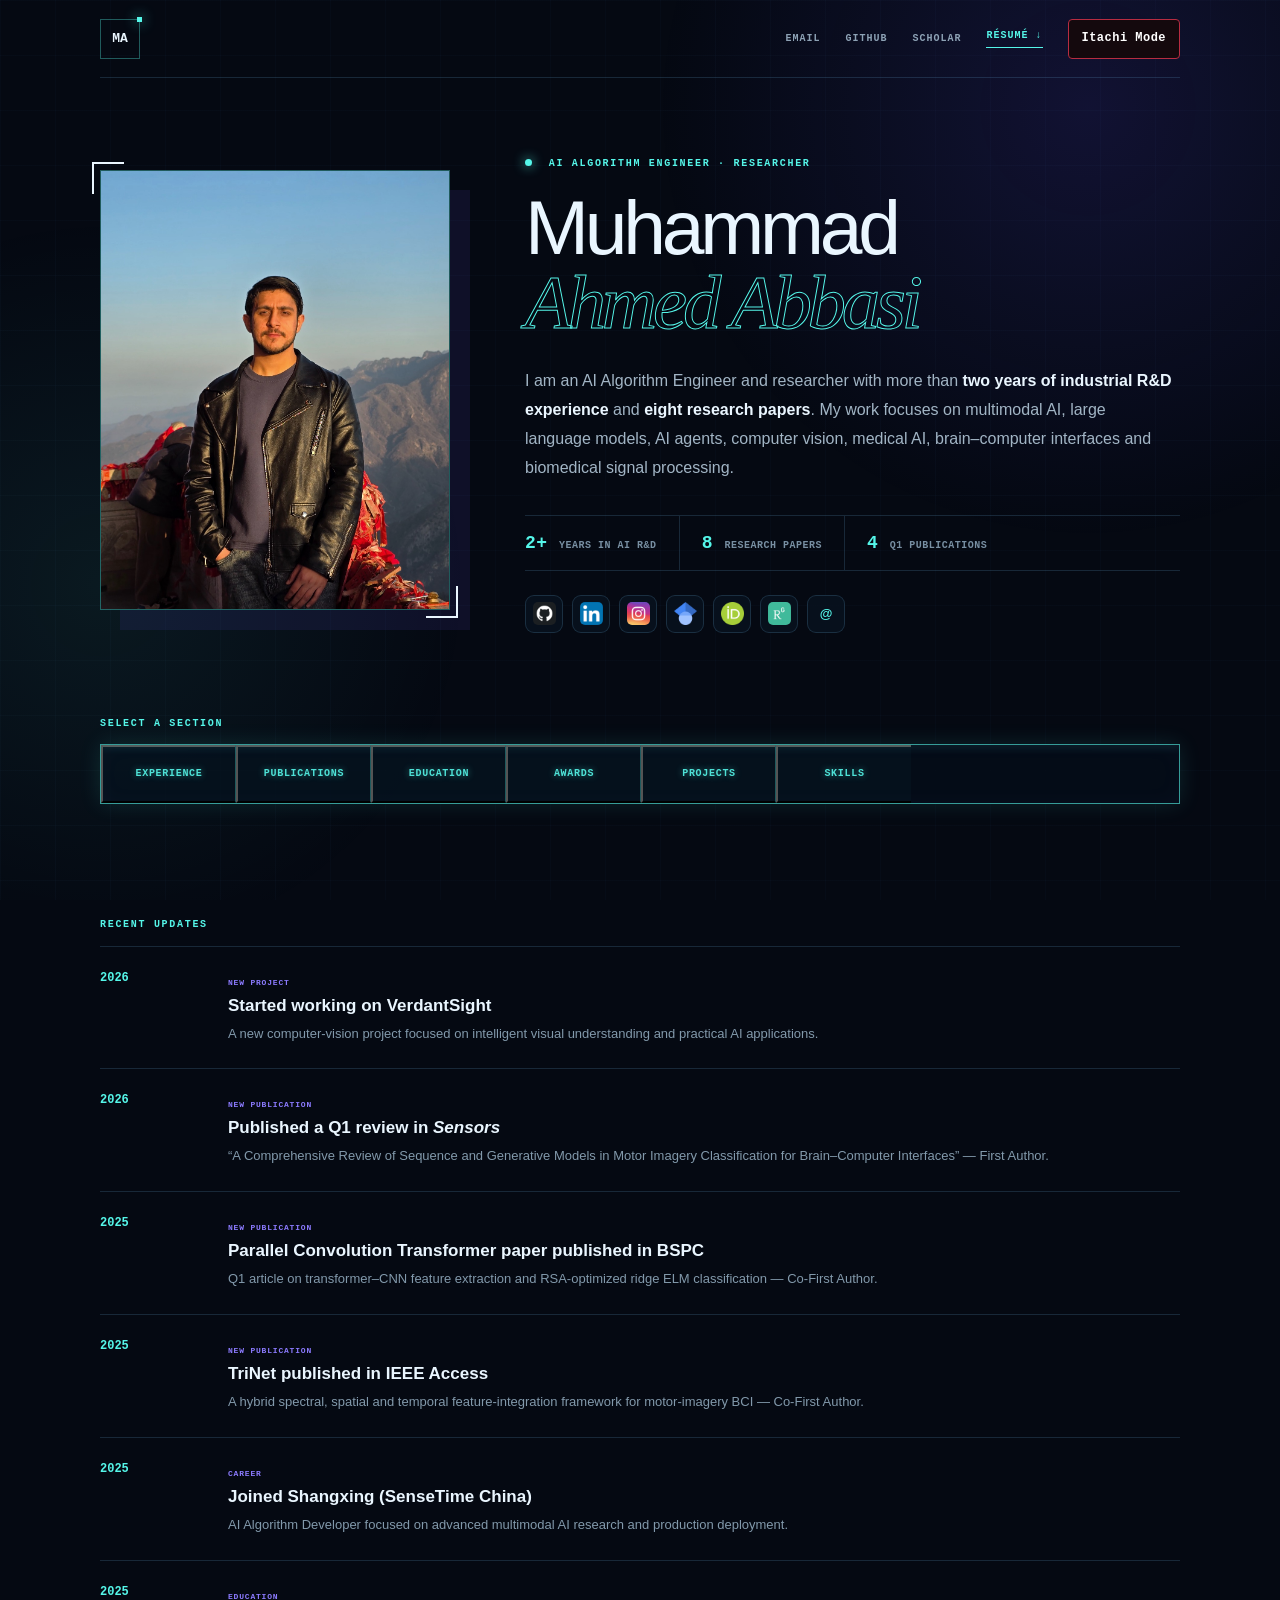
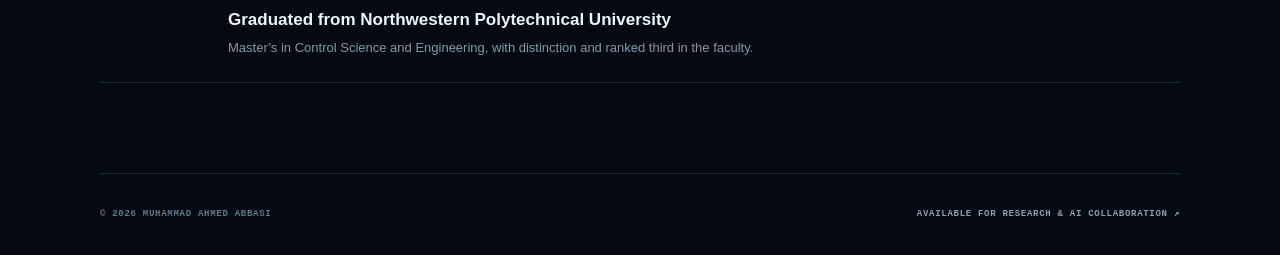
==== commit cc8a4a4a: "New project and corrected images" ====
--- a/index.html
+++ b/index.html
@@ -12,13 +12,14 @@
 <div class="tab-content" id="publications"><div class="publication-cards"><article class="research-card"><div class="research-image"><img src="pub-review.png" alt="Architecture overview for A Comprehensive Review of Sequence and Generative Models in Motor Imagery Classification for Brain–Computer Interfaces"><span>2026</span></div><div class="research-copy"><p class="venue">Sensors · Q1 · First Author</p><h3>A Comprehensive Review of Sequence and Generative Models in Motor Imagery Classification for Brain–Computer Interfaces</h3><p class="authors">Muhammad Ahmed Abbasi, Hafza Faiza Abbasi, Muhammad Arsalan, Danish Khan, A. Annuk, Xiaojun Yu</p><h4>Abstract</h4><p class="abstract">Motor imagery classification is central to brain–computer interfaces, connecting neural intent with external devices. This review examines sequence-oriented, attention-based, hybrid and generative architectures—including RNNs, LSTMs, VAEs, GANs and transformers—across public MI datasets. It compares their strengths, limitations and robustness while addressing inter-subject variation, low signal-to-noise ratio, real-time processing, generalization and computational load.</p><a href="https://doi.org/10.3390/s26165097" target="_blank">View publication ↗</a></div></article><article class="research-card"><div class="research-image"><img src="pub-cter.png" alt="Architecture overview for Motor Imagery Classification Using Parallel Convolution Transformer Based Feature Extraction and RSA Optimized Ridge ELM Classifier"><span>2025</span></div><div class="research-copy"><p class="venue">Biomedical Signal Processing and Control · Q1 · Co-First Author</p><h3>Motor Imagery Classification Using Parallel Convolution Transformer Based Feature Extraction and RSA Optimized Ridge ELM Classifier</h3><p class="authors">Hafza Faiza Abbasi*, Muhammad Ahmed Abbasi*, Muhammad Zulkifal Aziz, Binwen Huang, Zeming Fan, Xiaohua Wu, Xiaojun Yu</p><h4>Abstract</h4><p class="abstract">This work introduces CTER, an end-to-end EEG decoding framework combining a parallel transformer and CNN to capture global dependencies and local temporal features. The fused representation is classified using ridge-regression ELM optimized by the reptile search algorithm. Evaluation across four public BCI datasets demonstrates strong classification performance.</p><a href="https://www.sciencedirect.com/science/article/pii/S1746809425009541" target="_blank">View publication ↗</a></div></article><article class="research-card"><div class="research-image"><img src="pub-trinet.png" alt="Architecture overview for TriNet: A Hybrid Feature Integration Approach for Motor Imagery Classification in Brain–Computer Interfaces"><span>2025</span></div><div class="research-copy"><p class="venue">IEEE Access · Q1 · Co-First Author</p><h3>TriNet: A Hybrid Feature Integration Approach for Motor Imagery Classification in Brain–Computer Interfaces</h3><p class="authors">Hafza Faiza Abbasi*, Muhammad Ahmed Abbasi*, Shen Jianbo, Xiang Liping, Xiaojun Yu</p><h4>Abstract</h4><p class="abstract">TriNet unifies spectral, spatial and temporal EEG representations. FFT extracts spectral information, a spatial transformer captures spatial relationships, and an encoder–decoder branch learns temporal features. Their fused representation is classified with an extreme learning machine and demonstrates strong subject-specific and subject-independent performance.</p><a href="https://ieeexplore.ieee.org/abstract/document/11062813" target="_blank">View publication ↗</a></div></article><article class="research-card"><div class="research-image"><img src="pub-esat.jpg" alt="Architecture overview for E-SAT: An Extreme Learning Machine Based Self-Attention Approach for Decoding Motor Imagery EEG"><span>2024</span></div><div class="research-copy"><p class="venue">Journal of Neural Engineering · Q1 · First Author</p><h3>E-SAT: An Extreme Learning Machine Based Self-Attention Approach for Decoding Motor Imagery EEG</h3><p class="authors">Muhammad Ahmed Abbasi, Hafza Faiza Abbasi, Xiaojun Yu, Muhammad Zulkifal Aziz, Nicole Tye June Yih, Zeming Fan</p><h4>Abstract</h4><p class="abstract">E-SAT uses extreme learning machines to strengthen self-attention feature extraction, improve parameter initialization and classify motor-imagery EEG in an end-to-end setup. Evaluation across six BCI Competition datasets demonstrates strong subject-specific results in binary, multiclass and noisy settings.</p><a href="https://iopscience.iop.org/article/10.1088/1741-2552/ad83f4/meta" target="_blank">View publication ↗</a></div></article><article class="research-card"><div class="research-image"><img src="pub-ccec.png" alt="Architecture overview for A Novel Precisely Designed Compact Convolutional EEG Classifier for Motor Imagery Classification"><span>2024</span></div><div class="research-copy"><p class="venue">Journal of Signal, Image and Video Processing · Q2 · First Author</p><h3>A Novel Precisely Designed Compact Convolutional EEG Classifier for Motor Imagery Classification</h3><p class="authors">Muhammad Ahmed Abbasi, Hafza Faiza Abbasi, Muhammad Zulkifal Aziz, Waseem Haider, Zeming Fan, Xiaojun Yu</p><h4>Abstract</h4><p class="abstract">CCEC is a compact convolutional EEG classifier designed for precise and efficient motor-imagery recognition. Multiscale PCA denoises the signal before a two-step preprocessing method creates tempo-spatial matrices. Benchmark tests show robust subject-specific performance, practical cross-subject adaptation and reliable behavior under noise.</p><a href="https://link.springer.com/article/10.1007/s11760-023-02986-1" target="_blank">View publication ↗</a></div></article><article class="research-card"><div class="research-image"><img src="pub-hybrid.png" alt="Architecture overview for A Hybrid Feature Extraction Technique for Optimized Motor Imagery Classification in BCI"><span>2024</span></div><div class="research-copy"><p class="venue">IEEE ICICN · Best Paper Award · First Author</p><h3>A Hybrid Feature Extraction Technique for Optimized Motor Imagery Classification in BCI</h3><p class="authors">Muhammad Ahmed Abbasi, Hafza Faiza Abbasi, Muhammad Zulkifal Aziz, Junzhe Wang, Xiaohua Wu, Xiaojun Yu</p><h4>Abstract</h4><p class="abstract">The framework combines multiscale PCA denoising with power spectral density, continuous wavelet transform and Hilbert-transform features. These complementary representations are fused and classified using AlexNet, achieving approximately 99.2% accuracy on a public dataset.</p><a href="https://ieeexplore.ieee.org/abstract/document/10392790" target="_blank">View publication ↗</a></div></article></div></div><div class="tab-content" id="education"><div class="detail-list"><article><time>2022 — 2025</time><div><h3>M.Sc. Control Science and Engineering</h3><h4>Northwestern Polytechnical University · 86.7% · Ranked 3rd</h4><p>Thesis focused on efficient ELM and self-attention architectures for motor-imagery EEG analysis. Fully funded by the Chinese Government Scholarship.</p></div></article><article><time>2018 — 2022</time><div><h3>B.Sc. Electrical Engineering</h3><h4>GIK Institute, Pakistan · 82%</h4><p>Core training in electrical engineering, computation, control and intelligent systems.</p></div></article></div></div>
 <div class="tab-content" id="awards"><div class="award-grid"><article><time>2024</time><h3>Yu Wajun Best Scholar Award</h3></article><article><time>2023</time><h3>Best Conference Paper · IEEE ICICN</h3></article><article><time>2022</time><h3>Chinese Government Scholarship</h3></article><article><time>2022</time><h3>Dean’s Honour List · GIK</h3></article></div></div>
 <div class="tab-content" id="projects"><div class="industry-grid">
-<a href="https://github.com/MuhammadAhmedAbbasi/AgenticFinanceManagement" target="_blank"><img src="project-agentic-finance.webp" alt="Agentic Finance Management"><div><span>Agentic AI · LangGraph</span><h3>Agentic Finance Management</h3><p>A stateful multi-agent research system that routes requests to financial data, reporting or analysis workflows. Specialized agents retrieve stock prices, income statements and company fundamentals in parallel, then synthesize a structured report.</p><b>Open GitHub repository ↗</b></div></a>
-<a href="https://github.com/MuhammadAhmedAbbasi/SentinelRAG" target="_blank"><img src="project-sentinel-rag.webp" alt="SentinelRAG medical intelligence"><div><span>Medical AI · Self-Correcting RAG</span><h3>SentinelRAG: Medical Intelligence with Guardrails</h3><p>A privacy-focused medical assistant with hybrid vector search. It grades evidence, rewrites weak queries and checks answers for hallucinations while supporting text or offline voice input and safe fallback to live search.</p><b>Open GitHub repository ↗</b></div></a>
-<a href="https://github.com/MuhammadAhmedAbbasi/AgenticTravelPlanner" target="_blank"><img src="project-agentic-travel.webp" alt="Agentic Travel Planner"><div><span>Multi-Agent Systems · LLM</span><h3>Agentic Travel Planner</h3><p>A two-stage assistant that gathers budget, dates and interests, then activates a planning agent to coordinate flight, distance and web-search tools into a personalized itinerary with real-time updates.</p><b>Open GitHub repository ↗</b></div></a>
-<a href="https://github.com/MuhammadAhmedAbbasi/Backend_Blind_Assistance" target="_blank"><img src="project-ar.png" alt="AI-Integrated AR Navigation for the Visually Impaired"><div><span>Computer Vision · Assistive AI</span><h3>AI-Integrated AR Navigation for the Visually Impaired</h3><p>An AI-powered navigation system integrated with AR glasses. Computer vision, OpenCV and NLP enable real-time obstacle detection, environmental understanding and spoken guidance.</p><b>Open GitHub repository ↗</b></div></a>
+<a href="https://github.com/MuhammadAhmedAbbasi/AgenticFinanceManagement" target="_blank"><img src="AgenticFinanceManagement.png" alt="Agentic Finance Management"><div><span>Agentic AI · LangGraph</span><h3>Agentic Finance Management</h3><p>A stateful multi-agent research system that routes requests to financial data, reporting or analysis workflows. Specialized agents retrieve stock prices, income statements and company fundamentals in parallel, then synthesize a structured report.</p><b>Open GitHub repository ↗</b></div></a>
+<a href="https://github.com/MuhammadAhmedAbbasi/SentinelRAG" target="_blank"><img src="SentinelRAG.png" alt="SentinelRAG medical intelligence"><div><span>Medical AI · Self-Correcting RAG</span><h3>SentinelRAG: Medical Intelligence with Guardrails</h3><p>A privacy-focused medical assistant with hybrid vector search. It grades evidence, rewrites weak queries and checks answers for hallucinations while supporting text or offline voice input and safe fallback to live search.</p><b>Open GitHub repository ↗</b></div></a>
+<a href="https://github.com/MuhammadAhmedAbbasi/AgenticTravelPlanner" target="_blank"><img src="AgenticTripPlanner.png" alt="Agentic Travel Planner"><div><span>Multi-Agent Systems · LLM</span><h3>Agentic Travel Planner</h3><p>A two-stage assistant that gathers budget, dates and interests, then activates a planning agent to coordinate flight, distance and web-search tools into a personalized itinerary with real-time updates.</p><b>Open GitHub repository ↗</b></div></a>
+<a href="https://github.com/MuhammadAhmedAbbasi/Backend_Blind_Assistance" target="_blank"><img src="BlindAssistanceBackend.png" alt="AI-Integrated AR Navigation for the Visually Impaired"><div><span>Computer Vision · Assistive AI</span><h3>AI-Integrated AR Navigation for the Visually Impaired</h3><p>An AI-powered navigation system integrated with AR glasses. Computer vision, OpenCV and NLP enable real-time obstacle detection, environmental understanding and spoken guidance.</p><b>Open GitHub repository ↗</b></div></a>
+<a href="https://github.com/MuhammadAhmedAbbasi/VerdantSight" target="_blank"><img src="VerdantSight.png" alt="VerdantSight"><div><span>Computer Vision · AI</span><h3>VerdantSight</h3><p>An AI-powered computer-vision project for intelligent visual understanding and practical AI applications.</p><b>Open GitHub repository ↗</b></div></a>
 <a href="https://github.com/MuhammadAhmedAbbasi/Backend_Algorithm_tourism_App" target="_blank"><img src="project-tourism.png" alt="NeuroVoyage tourism recommendation engine"><div><span>Multimodal AI · Recommendation</span><h3>NeuroVoyage: AI-Driven Tourism Recommendation Engine</h3><p>An intelligent tourism backend combining LLMs, speech recognition and computer vision to deliver contextual and personalized travel recommendations.</p><b>Open GitHub repository ↗</b></div></a>
 <a href="https://github.com/MuhammadAhmedAbbasi/Backend_Algorithm_Audio_LLM" target="_blank"><img src="project-mindlingua.png" alt="MindLingua psychiatric insights"><div><span>Medical AI · LLM</span><h3>MindLingua: Bilingual AI for Psychiatric Insights</h3><p>A real-time Chinese–English transcription and correction system for psychiatric sessions that connects with a clinical chatbot and generates structured health reports.</p><b>Open GitHub repository ↗</b></div></a>
 <a href="https://github.com/MuhammadAhmedAbbasi/Backend_Algorithm_PPG_EEG" target="_blank"><img src="project-neuromood.png" alt="NeuroMood emotion mapping"><div><span>Biomedical AI · Multimodal</span><h3>NeuroMood: Emotion Mapping from Brain &amp; Pulse Signals</h3><p>A multimodal EEG and PPG system for identifying emotional states related to depression and anxiety in mental-health research.</p><b>Open GitHub repository ↗</b></div></a></div></div>
 <div class="tab-content" id="skills"><div class="skills-layout"><div class="skill-grid"><span>Python</span><span>PyTorch</span><span>MATLAB</span><span>FastAPI</span><span>LangChain</span><span>LangGraph</span><span>LLMs &amp; RAG</span><span>AI Agents</span><span>Computer Vision</span><span>Multimodal AI</span><span>EEG / PPG</span><span>Signal Processing</span><span>Vision Transformers</span><span>Docker</span><span>Redis</span><span>Kafka</span><span>MySQL</span><span>Vector Databases</span></div><figure class="deep-learning-visual"><img src="deep-learning.gif" alt="Animated deep-learning neural network visualization"><figcaption><span>DEEP LEARNING SYSTEMS</span><p>From multimodal perception and biomedical signals to agentic LLM workflows and production inference.</p></figcaption></figure></div></div>
-</div></div></section><section class="updates shell"><p class="section-label">RECENT UPDATES</p><div class="update-list"><article><time>2026</time><div><span>NEW PUBLICATION</span><h3>Published a Q1 review in <em>Sensors</em></h3><p>“A Comprehensive Review of Sequence and Generative Models in Motor Imagery Classification for Brain–Computer Interfaces” — First Author.</p></div></article><article><time>2025</time><div><span>NEW PUBLICATION</span><h3>Parallel Convolution Transformer paper published in BSPC</h3><p>Q1 article on transformer–CNN feature extraction and RSA-optimized ridge ELM classification — Co-First Author.</p></div></article><article><time>2025</time><div><span>NEW PUBLICATION</span><h3>TriNet published in IEEE Access</h3><p>A hybrid spectral, spatial and temporal feature-integration framework for motor-imagery BCI — Co-First Author.</p></div></article><article><time>2025</time><div><span>CAREER</span><h3>Joined Shangxing (SenseTime China)</h3><p>AI Algorithm Developer focused on advanced multimodal AI research and production deployment.</p></div></article><article><time>2025</time><div><span>EDUCATION</span><h3>Graduated from Northwestern Polytechnical University</h3><p>Master’s in Control Science and Engineering, with distinction and ranked third in the faculty.</p></div></article></div></section><footer class="shell"><span>© 2026 Muhammad Ahmed Abbasi</span><a href="mailto:engrahmedabbasi3015@gmail.com">Available for research &amp; AI collaboration ↗</a></footer></main>
+</div></div></section><section class="updates shell"><p class="section-label">RECENT UPDATES</p><div class="update-list"><article><time>2026</time><div><span>NEW PROJECT</span><h3>Started working on VerdantSight</h3><p>A new computer-vision project focused on intelligent visual understanding and practical AI applications.</p></div></article><article><time>2026</time><div><span>NEW PUBLICATION</span><h3>Published a Q1 review in <em>Sensors</em></h3><p>“A Comprehensive Review of Sequence and Generative Models in Motor Imagery Classification for Brain–Computer Interfaces” — First Author.</p></div></article><article><time>2025</time><div><span>NEW PUBLICATION</span><h3>Parallel Convolution Transformer paper published in BSPC</h3><p>Q1 article on transformer–CNN feature extraction and RSA-optimized ridge ELM classification — Co-First Author.</p></div></article><article><time>2025</time><div><span>NEW PUBLICATION</span><h3>TriNet published in IEEE Access</h3><p>A hybrid spectral, spatial and temporal feature-integration framework for motor-imagery BCI — Co-First Author.</p></div></article><article><time>2025</time><div><span>CAREER</span><h3>Joined Shangxing (SenseTime China)</h3><p>AI Algorithm Developer focused on advanced multimodal AI research and production deployment.</p></div></article><article><time>2025</time><div><span>EDUCATION</span><h3>Graduated from Northwestern Polytechnical University</h3><p>Master’s in Control Science and Engineering, with distinction and ranked third in the faculty.</p></div></article></div></section><footer class="shell"><span>© 2026 Muhammad Ahmed Abbasi</span><a href="mailto:engrahmedabbasi3015@gmail.com">Available for research &amp; AI collaboration ↗</a></footer></main>
 <script>document.querySelectorAll('.tab-button').forEach(function(btn){btn.addEventListener('click',function(){document.querySelectorAll('.tab-button,.tab-content').forEach(function(el){el.classList.remove('active')});btn.classList.add('active');document.getElementById(btn.dataset.tab).classList.add('active');document.querySelector('.tab-panel').classList.add('open');document.querySelector('.tab-panel').scrollIntoView({behavior:'smooth',block:'nearest'})})});(function(){var glow=document.querySelector('.cursor-glow');if(!glow||matchMedia('(pointer: coarse), (prefers-reduced-motion: reduce)').matches)return;var x=-180,y=-180,tx=x,ty=y;function draw(){x+=(tx-x)*.16;y+=(ty-y)*.16;glow.style.transform='translate3d('+x+'px,'+y+'px,0) translate(-50%,-50%)';requestAnimationFrame(draw)}addEventListener('pointermove',function(e){tx=e.clientX;ty=e.clientY;glow.dataset.visible='true'},{passive:true});document.documentElement.addEventListener('mouseleave',function(){glow.dataset.visible='false'});addEventListener('blur',function(){glow.dataset.visible='false'});requestAnimationFrame(draw)})()</script></body></html>
--- a/styles.css
+++ b/styles.css
@@ -10,9 +10,9 @@
 @media(prefers-reduced-motion:reduce){*{scroll-behavior:auto!important;transition:none!important}}
 .social-icons{display:flex;gap:10px;margin-top:24px;flex-wrap:wrap}.social-icons a{width:38px;height:38px;border-radius:50%;display:grid;place-items:center;border:1px solid var(--line);background:rgba(9,18,32,.8);color:#9cb2c3;transition:.2s}.social-icons a:hover{color:var(--navy);background:var(--cyan);border-color:var(--cyan);transform:translateY(-2px)}.social-icons span{font:800 10px/1 Arial,sans-serif}
 .publication-cards{display:grid;gap:18px}.research-card{display:grid;grid-template-columns:38% 1fr;border:1px solid var(--line);background:rgba(7,14,25,.72);overflow:hidden}.research-image{position:relative;min-height:330px;background:#f5f8fb;display:grid;place-items:center;padding:18px}.research-image img{width:100%;height:100%;max-height:320px;object-fit:contain}.research-image>span{position:absolute;left:16px;top:16px;background:var(--navy);color:var(--cyan);padding:8px 10px;font:700 10px monospace}.research-copy{padding:28px 30px}.research-copy .venue{font:700 9px monospace;color:var(--cyan);letter-spacing:.08em;text-transform:uppercase}.research-copy h3{font-size:22px;line-height:1.35;margin:12px 0}.research-copy .authors{color:#91a7b8;font-size:12px;line-height:1.6}.research-copy h4{font:700 10px monospace;color:var(--violet);text-transform:uppercase;letter-spacing:.1em;margin:22px 0 8px}.research-copy .abstract{color:#91a7b8;font-size:13px;line-height:1.7;margin:0}.research-copy a{display:inline-block;margin-top:20px;color:var(--cyan);font:700 10px monospace;text-transform:uppercase;border-bottom:1px solid var(--cyan);padding-bottom:6px}
-.industry-grid{display:grid;grid-template-columns:1fr 1fr;gap:15px}.industry-grid>a{border:1px solid var(--line);background:rgba(7,14,25,.72);overflow:hidden;transition:.2s}.industry-grid>a:hover{border-color:rgba(85,246,233,.5);transform:translateY(-2px)}.industry-grid img{width:100%;height:220px;object-fit:cover;background:#fff}.industry-grid>a>div{padding:22px}.industry-grid span{font:700 9px monospace;color:var(--cyan);text-transform:uppercase}.industry-grid h3{font-size:19px;line-height:1.35;margin:12px 0}.industry-grid p{color:#8fa4b5;font-size:13px;line-height:1.7}
+.industry-grid{display:grid;grid-template-columns:1fr 1fr;gap:15px}.industry-grid>a{border:1px solid var(--line);background:rgba(7,14,25,.72);overflow:hidden;transition:.2s}.industry-grid>a:hover{border-color:rgba(85,246,233,.5);transform:translateY(-2px)}.industry-grid img{width:100%;aspect-ratio:16/9;height:auto;object-fit:cover;background:#fff}.industry-grid>a>div{padding:22px}.industry-grid span{font:700 9px monospace;color:var(--cyan);text-transform:uppercase}.industry-grid h3{font-size:19px;line-height:1.35;margin:12px 0}.industry-grid p{color:#8fa4b5;font-size:13px;line-height:1.7}
 .updates{padding:20px 0 90px}.updates>.section-label{margin-bottom:16px}.update-list{border-top:1px solid var(--line)}.update-list article{display:grid;grid-template-columns:100px 1fr;gap:28px;padding:24px 0;border-bottom:1px solid var(--line)}.update-list time{font:700 12px monospace;color:var(--cyan)}.update-list article span{font:700 8px monospace;color:var(--violet);letter-spacing:.1em}.update-list h3{font-size:17px;margin:7px 0 8px}.update-list p{color:#8299ab;font-size:13px;line-height:1.6;margin:0}
-@media(max-width:650px){.tab-panel{padding:18px 14px;min-height:auto}.award-grid,.project-grid,.industry-grid{grid-template-columns:1fr}.research-card{grid-template-columns:1fr}.research-image{min-height:230px}.research-copy{padding:22px 18px}.industry-grid img{height:210px}.update-list article{grid-template-columns:60px 1fr;gap:15px}}
+@media(max-width:650px){.tab-panel{padding:18px 14px;min-height:auto}.award-grid,.project-grid,.industry-grid{grid-template-columns:1fr}.research-card{grid-template-columns:1fr}.research-image{min-height:230px}.research-copy{padding:22px 18px}.industry-grid img{height:auto}.update-list article{grid-template-columns:60px 1fr;gap:15px}}
 .tab-content{display:none}.tab-content.active{display:block}.tab-panel{display:none}.tab-panel.open{display:block}
 
 .social-icons{gap:9px}.social-icons a{border-radius:9px;overflow:hidden;background:rgba(9,18,32,.84)}.social-icons a:hover{background:rgba(9,18,32,.84);border-color:var(--cyan);box-shadow:0 0 16px rgba(85,246,233,.18)}.social-icons img{width:23px;height:23px;object-fit:contain;border-radius:5px}.social-icons span{font-size:13px;color:var(--cyan)}
